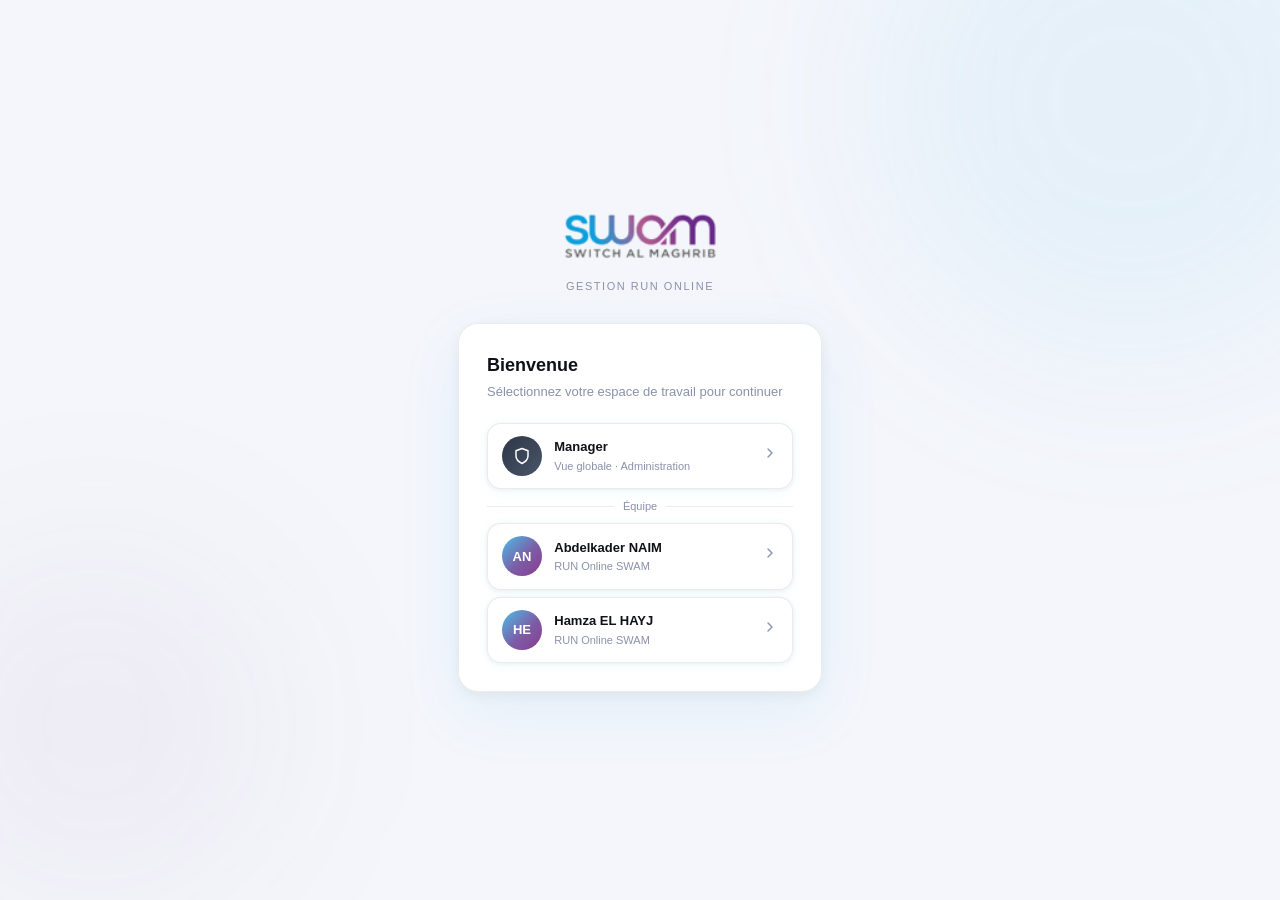
==== index.html @ e6ba7ee1 "Add files via upload" ====
<!DOCTYPE html>
<html lang="fr">
<head>
<meta charset="UTF-8">
<meta name="viewport" content="width=device-width, initial-scale=1.0">
<title>SWAM — RUN Online</title>
<link rel="stylesheet" href="style.css">
<style>
body { min-height: 100vh; display: flex; align-items: center; justify-content: center; background: var(--bg); position: relative; overflow: hidden; }
.login-scene { position: relative; z-index: 1; display: flex; flex-direction: column; align-items: center; gap: 2rem; width: 100%; max-width: 420px; padding: 2rem; }
.login-logo-wrap { display: flex; flex-direction: column; align-items: center; gap: .75rem; animation: float 4s ease-in-out infinite; }
.login-tagline { font-size: 11px; color: var(--text3); letter-spacing: .14em; text-transform: uppercase; margin-top: .25rem; }
.login-card { background: rgba(255,255,255,.92); backdrop-filter: blur(20px); -webkit-backdrop-filter: blur(20px); border: 1px solid var(--bd); border-radius: var(--r2); padding: 2rem; width: 100%; box-shadow: 0 20px 60px rgba(75,191,232,.1), 0 4px 16px rgba(0,0,0,.06), inset 0 1px 0 rgba(255,255,255,.9); }
.login-card h2 { font-size: 18px; font-weight: 700; margin-bottom: .25rem; color: var(--text); }
.login-card p  { font-size: 13px; color: var(--text3); margin-bottom: 1.5rem; }
.login-sep { display: flex; align-items: center; gap: .625rem; margin: .625rem 0; }
.login-sep::before, .login-sep::after { content: ''; flex: 1; height: 1px; background: var(--bd); }
.login-sep span { font-size: 11px; color: var(--text3); }
.lbtn { display: flex; align-items: center; gap: .875rem; padding: .875rem 1rem; border: 1px solid var(--bd); border-radius: var(--r); background: #fff; cursor: pointer; width: 100%; margin-bottom: .5rem; transition: all .22s cubic-bezier(.22,1,.36,1); box-shadow: var(--shadow); text-decoration: none; }
.lbtn:last-child { margin-bottom: 0; }
.lbtn:hover { border-color: rgba(75,191,232,.4); transform: translateY(-2px); box-shadow: var(--shadow-hover); }
.lbtn:active { transform: scale(.98); }
.lbtn-av { width: 40px; height: 40px; border-radius: 50%; display: flex; align-items: center; justify-content: center; font-size: 13px; font-weight: 700; color: #fff; flex-shrink: 0; }
.av-grad { background: var(--grad); }
.av-dark { background: linear-gradient(135deg,#2D3748,#4A5568); }
.lbtn-info { flex: 1; }
.lbtn-name { font-size: 13px; font-weight: 600; color: var(--text); display: block; }
.lbtn-role { font-size: 11px; color: var(--text3); display: block; margin-top: 1px; }
.lbtn-arrow { color: var(--text3); transition: transform .2s; flex-shrink: 0; }
.lbtn:hover .lbtn-arrow { transform: translateX(3px); color: var(--c2); }
</style>
</head>
<body>
<div class="orb orb1"></div>
<div class="orb orb2"></div>
<div class="login-scene">
  <div class="login-logo-wrap au">
    <img src="[data-uri]" alt="SWAM Switch Al Maghrib" class="swam-logo-lg">
    <div class="login-tagline">Gestion RUN Online</div>
  </div>
  <div class="login-card au d2">
    <h2>Bienvenue</h2>
    <p>Sélectionnez votre espace de travail pour continuer</p>
    <a href="manager.html" class="lbtn">
      <div class="lbtn-av av-dark">
        <svg width="18" height="18" viewBox="0 0 24 24" fill="none" stroke="currentColor" stroke-width="2" stroke-linecap="round" stroke-linejoin="round"><path d="M12 22s8-4 8-10V5l-8-3-8 3v7c0 6 8 10 8 10z"/></svg>
      </div>
      <div class="lbtn-info"><span class="lbtn-name">Manager</span><span class="lbtn-role">Vue globale · Administration</span></div>
      <span class="lbtn-arrow"><svg width="16" height="16" viewBox="0 0 24 24" fill="none" stroke="currentColor" stroke-width="2" stroke-linecap="round" stroke-linejoin="round"><polyline points="9 18 15 12 9 6"/></svg></span>
    </a>
    <div class="login-sep"><span>Équipe</span></div>
    <a href="abdelkader.html" class="lbtn">
      <div class="lbtn-av av-grad">AN</div>
      <div class="lbtn-info"><span class="lbtn-name">Abdelkader NAIM</span><span class="lbtn-role">RUN Online SWAM</span></div>
      <span class="lbtn-arrow"><svg width="16" height="16" viewBox="0 0 24 24" fill="none" stroke="currentColor" stroke-width="2" stroke-linecap="round" stroke-linejoin="round"><polyline points="9 18 15 12 9 6"/></svg></span>
    </a>
    <a href="hamza.html" class="lbtn">
      <div class="lbtn-av av-grad">HE</div>
      <div class="lbtn-info"><span class="lbtn-name">Hamza EL HAYJ</span><span class="lbtn-role">RUN Online SWAM</span></div>
      <span class="lbtn-arrow"><svg width="16" height="16" viewBox="0 0 24 24" fill="none" stroke="currentColor" stroke-width="2" stroke-linecap="round" stroke-linejoin="round"><polyline points="9 18 15 12 9 6"/></svg></span>
    </a>
  </div>
</div>
<script src="icons.js"></script>
<script src="app.js"></script>
</body>
</html>
---- style.css ----
/* ── RESET & BASE ── */
*, *::before, *::after { box-sizing: border-box; margin: 0; padding: 0; }

:root {
  --c1: #4BBFE8;
  --c2: #7B5EA7;
  --c3: #8B3A8F;
  --grad: linear-gradient(135deg, #4BBFE8 0%, #7B5EA7 55%, #8B3A8F 100%);
  --grad90: linear-gradient(90deg, #4BBFE8, #8B3A8F);
  --bg: #F4F6FB;
  --bg2: #FFFFFF;
  --bg3: #EEF0F7;
  --text: #0F1117;
  --text2: #4A5168;
  --text3: #8A92AA;
  --bd: rgba(0,0,0,0.08);
  --bd2: rgba(0,0,0,0.14);
  --shadow: 0 2px 12px rgba(75,191,232,0.08), 0 1px 4px rgba(0,0,0,0.06);
  --shadow-hover: 0 8px 32px rgba(75,191,232,0.18), 0 2px 8px rgba(0,0,0,0.08);
  --r: 14px;
  --r2: 20px;
}

html, body {
  height: 100%;
  background: var(--bg);
  color: var(--text);
  font-family: 'Inter', -apple-system, BlinkMacSystemFont, 'Segoe UI', sans-serif;
  font-size: 14px;
  line-height: 1.5;
  overflow-x: hidden;
}

.hidden { display: none !important; }

/* ── ANIMATIONS ── */
@keyframes fadeUp {
  from { opacity: 0; transform: translateY(16px); }
  to   { opacity: 1; transform: translateY(0); }
}
@keyframes float {
  0%, 100% { transform: translateY(0); }
  50%       { transform: translateY(-7px); }
}
@keyframes pulse {
  0%, 100% { opacity: .4; }
  50%       { opacity: 1; }
}
@keyframes spin {
  to { transform: rotate(360deg); }
}
@keyframes scaleIn {
  from { opacity: 0; transform: scale(.96); }
  to   { opacity: 1; transform: scale(1); }
}
@keyframes countUp {
  from { opacity: 0; transform: translateY(6px); }
  to   { opacity: 1; transform: translateY(0); }
}

.au  { animation: fadeUp .45s cubic-bezier(.22,1,.36,1) both; }
.d1  { animation-delay: .06s; }
.d2  { animation-delay: .12s; }
.d3  { animation-delay: .18s; }
.d4  { animation-delay: .24s; }

/* ── BG ORBS ── */
.orb {
  position: fixed;
  border-radius: 50%;
  filter: blur(90px);
  pointer-events: none;
  z-index: 0;
}
.orb1 { width: 500px; height: 500px; background: rgba(75,191,232,.09); top: -150px; right: -100px; }
.orb2 { width: 350px; height: 350px; background: rgba(139,58,143,.06); bottom: 0; left: -80px; }

/* ── TOPBAR ── */
.topbar {
  display: flex;
  align-items: center;
  justify-content: space-between;
  padding: .7rem 1.5rem;
  background: rgba(255,255,255,.88);
  backdrop-filter: blur(20px);
  -webkit-backdrop-filter: blur(20px);
  border-bottom: 1px solid var(--bd);
  position: sticky;
  top: 0;
  z-index: 100;
  gap: .75rem;
  box-shadow: 0 1px 0 var(--bd);
}
.topbar-left  { display: flex; align-items: center; gap: 1rem; }
.topbar-logo  { display: flex; align-items: center; }
.topbar-logo img { height: 32px; width: auto; }
.topbar-div   { width: 1px; height: 22px; background: var(--bd2); }
.topbar-title { font-size: 11px; color: var(--text3); }
.topbar-title strong { color: var(--text2); font-weight: 600; display: block; font-size: 12px; }
.topbar-right { display: flex; align-items: center; gap: .5rem; }

/* Supabase pill */
.sb-pill {
  display: flex; align-items: center; gap: .375rem;
  background: #fff; border: 1px solid var(--bd); border-radius: 20px;
  padding: 5px 11px; font-size: 11px; color: var(--text3);
  cursor: pointer; transition: all .2s; box-shadow: var(--shadow);
}
.sb-pill:hover { border-color: rgba(75,191,232,.4); }
.sb-dot {
  width: 6px; height: 6px; border-radius: 50%;
  background: #D1D9E0; transition: background .3s; flex-shrink: 0;
}
.sb-dot.ok  { background: #10B981; box-shadow: 0 0 5px rgba(16,185,129,.4); }
.sb-dot.err { background: #EF4444; }
.sb-dot.chk { animation: pulse .8s infinite; background: #4BBFE8; }

/* User chip */
.user-chip {
  display: flex; align-items: center; gap: .5rem;
  background: #fff; border: 1px solid var(--bd); border-radius: 20px;
  padding: 4px 12px 4px 5px; box-shadow: var(--shadow);
}
.u-av {
  width: 24px; height: 24px; border-radius: 50%;
  background: var(--grad); display: flex; align-items: center;
  justify-content: center; font-size: 9px; font-weight: 700; color: #fff;
}
.u-name { font-size: 12px; color: var(--text2); font-weight: 500; }

/* Logout btn */
.btn-logout {
  background: #fff; border: 1px solid var(--bd); border-radius: 8px;
  padding: 5px 11px; cursor: pointer; font-size: 12px; color: var(--text3);
  display: flex; align-items: center; gap: 4px; font-family: inherit;
  transition: all .2s; box-shadow: var(--shadow); text-decoration: none;
}
.btn-logout:hover { border-color: rgba(239,68,68,.3); color: #EF4444; background: #FEF2F2; }

/* ── LAYOUT ── */
.app-body { display: flex; flex: 1; min-height: calc(100vh - 57px); }

/* ── SIDEBAR ── */
.sidebar {
  width: 220px; flex-shrink: 0;
  background: var(--bg2); border-right: 1px solid var(--bd);
  padding: 1rem 0; display: flex; flex-direction: column; gap: .125rem;
  transition: width .3s cubic-bezier(.22,1,.36,1); overflow: hidden;
  box-shadow: 2px 0 8px rgba(0,0,0,.03);
  position: sticky; top: 57px; height: calc(100vh - 57px);
}
.sidebar.collapsed { width: 52px; }
.sb-toggle {
  background: none; border: none; cursor: pointer; color: var(--text3);
  padding: .5rem 1rem; display: flex; align-items: center;
  margin-bottom: .375rem; font-family: inherit; transition: color .2s;
}
.sb-toggle:hover { color: var(--text); }
.nav-section {
  font-size: 10px; color: var(--text3); text-transform: uppercase;
  letter-spacing: .1em; padding: .5rem 1rem; margin-top: .25rem;
  white-space: nowrap; overflow: hidden; font-weight: 500;
}
.sidebar.collapsed .nav-section { opacity: 0; }
.nav-item {
  display: flex; align-items: center; gap: .75rem;
  padding: .6rem 1rem; cursor: pointer; color: var(--text3);
  font-size: 13px; font-weight: 400; transition: all .18s;
  position: relative; white-space: nowrap; border: none;
  background: none; font-family: inherit; width: 100%; margin: 1px 0;
  text-decoration: none;
}
.nav-item::before {
  content: ''; position: absolute; left: 0; top: 4px; bottom: 4px;
  width: 3px; background: var(--grad); border-radius: 0 3px 3px 0;
  opacity: 0; transition: opacity .18s;
}
.nav-item.active { color: var(--c2); background: linear-gradient(90deg,rgba(75,191,232,.08),transparent); font-weight: 500; }
.nav-item.active::before { opacity: 1; }
.nav-item:hover:not(.active) { color: var(--text); background: var(--bg3); }
.nav-icon { font-size: 18px; flex-shrink: 0; line-height: 1; }
.nav-label { opacity: 1; transition: opacity .2s; }
.sidebar.collapsed .nav-label { opacity: 0; pointer-events: none; }

/* ── CONTENT ── */
.content { flex: 1; overflow-y: auto; padding: 1.5rem; min-width: 0; background: var(--bg); position: relative; z-index: 1; }

/* ── PAGE HEADER ── */
.page-hdr { margin-bottom: 1.75rem; }
.page-hdr-top { display: flex; align-items: flex-start; justify-content: space-between; gap: 1rem; }
.page-title { font-size: 22px; font-weight: 700; color: var(--text); letter-spacing: -.4px; }
.page-sub { font-size: 13px; color: var(--text3); margin-top: .2rem; }
.grad-accent { height: 2px; width: 44px; background: var(--grad90); border-radius: 2px; margin-top: .75rem; }

/* ── STAT CARDS ── */
.stats-grid { display: grid; grid-template-columns: repeat(3,1fr); gap: .875rem; margin-bottom: 1.5rem; }
.stat-card {
  background: #fff; border: 1px solid var(--bd); border-radius: var(--r2);
  padding: 1.25rem 1.375rem; position: relative; overflow: hidden;
  transition: transform .22s cubic-bezier(.22,1,.36,1), box-shadow .22s;
  box-shadow: var(--shadow);
}
.stat-card:hover { transform: translateY(-3px); box-shadow: var(--shadow-hover); }
.stat-card.accent { background: var(--grad); border: none; box-shadow: 0 8px 24px rgba(75,191,232,.3); }
.stat-card.accent .stat-label { color: rgba(255,255,255,.75); }
.stat-card.accent .stat-val   { color: #fff; }
.stat-card.accent .stat-trend { color: rgba(255,255,255,.65); }
.stat-glow { position: absolute; width: 100px; height: 100px; border-radius: 50%; filter: blur(40px); opacity: .18; right: -20px; top: -20px; pointer-events: none; }
.g1c { background: #4BBFE8; }
.g2c { background: #7B5EA7; }
.g3c { background: #8B3A8F; }
.stat-label { font-size: 11px; color: var(--text3); text-transform: uppercase; letter-spacing: .06em; margin-bottom: .5rem; position: relative; z-index: 1; font-weight: 500; }
.stat-val   { font-size: 28px; font-weight: 700; color: var(--text); letter-spacing: -.5px; position: relative; z-index: 1; animation: countUp .4s ease; }
.stat-trend { font-size: 11px; color: var(--text3); margin-top: .375rem; position: relative; z-index: 1; }
.stat-icon  { position: absolute; right: 1.125rem; top: 1.125rem; font-size: 22px; opacity: .08; z-index: 1; }
.stat-card.accent .stat-icon { opacity: .25; color: #fff; }

/* ── GLASS CARD ── */
.glass-card { background: #fff; border: 1px solid var(--bd); border-radius: var(--r2); padding: 1.375rem; box-shadow: var(--shadow); }
.glass-card-hdr { display: flex; align-items: center; justify-content: space-between; margin-bottom: 1.125rem; }
.glass-card-title { font-size: 14px; font-weight: 600; color: var(--text); display: flex; align-items: center; gap: .5rem; }

/* ── FORM ── */
.form-grid   { display: grid; gap: .75rem; margin-bottom: .75rem; }
.g2f { grid-template-columns: 1fr 1fr; }
.g1f { grid-template-columns: 1fr; }

.field-label {
  display: block; font-size: 11px; color: var(--text3);
  margin-bottom: 5px; font-weight: 500; text-transform: uppercase; letter-spacing: .05em;
}
.field-input {
  width: 100%; background: #F4F6FB; border: 1px solid var(--bd);
  border-radius: 10px; padding: 9px 12px; font-size: 13px;
  color: var(--text); font-family: inherit; outline: none; transition: all .2s;
}
.field-input:focus { border-color: rgba(75,191,232,.6); background: #fff; box-shadow: 0 0 0 3px rgba(75,191,232,.12); }
textarea.field-input { resize: vertical; min-height: 80px; line-height: 1.5; }

.btn-grad {
  background: var(--grad); color: #fff; border: none; border-radius: 10px;
  padding: 9px 18px; font-size: 13px; font-weight: 600; cursor: pointer;
  font-family: inherit; display: inline-flex; align-items: center; gap: .375rem;
  transition: all .2s cubic-bezier(.22,1,.36,1); white-space: nowrap;
  box-shadow: 0 4px 14px rgba(75,191,232,.3); text-decoration: none;
}
.btn-grad:hover  { transform: translateY(-1px); box-shadow: 0 8px 24px rgba(75,191,232,.4); }
.btn-grad:active { transform: scale(.97); }
.btn-grad:disabled { opacity: .5; cursor: not-allowed; transform: none; }

.btn-ghost {
  background: #fff; border: 1px solid var(--bd); border-radius: 10px;
  padding: 8px 14px; font-size: 12px; color: var(--text2); cursor: pointer;
  font-family: inherit; display: inline-flex; align-items: center; gap: .35rem;
  transition: all .2s; box-shadow: var(--shadow);
}
.btn-ghost:hover  { border-color: var(--bd2); background: var(--bg3); }
.btn-ghost.danger { color: #DC2626; }
.btn-ghost.danger:hover { border-color: rgba(220,38,38,.25); background: #FEF2F2; }

.row-ab { display: flex; align-items: flex-end; }

/* ── ACTION CARDS ── */
.action-list { display: flex; flex-direction: column; gap: .625rem; }
.acard {
  background: #fff; border: 1px solid var(--bd); border-radius: var(--r);
  padding: .875rem 1.125rem .875rem 1.25rem;
  position: relative; overflow: hidden;
  transition: all .2s cubic-bezier(.22,1,.36,1);
  box-shadow: var(--shadow);
  animation: fadeUp .35s cubic-bezier(.22,1,.36,1) both;
}
.acard::before { content: ''; position: absolute; left: 0; top: 0; bottom: 0; width: 3px; background: var(--grad); }
.acard:hover { transform: translateX(3px); box-shadow: var(--shadow-hover); border-color: rgba(75,191,232,.22); }
.acard-meta { display: flex; flex-wrap: wrap; gap: .35rem; margin-bottom: .5rem; }
.chip { font-size: 11px; padding: 3px 9px; border-radius: 20px; font-weight: 500; display: inline-flex; align-items: center; gap: 3px; }
.ch-date { background: #EEF0F7; color: var(--text3); border: 1px solid var(--bd); }
.ch-proj { background: rgba(75,191,232,.1); color: #1A7A9E; border: 1px solid rgba(75,191,232,.22); }
.ch-sub  { background: rgba(123,94,167,.1); color: #4A2D80; border: 1px solid rgba(123,94,167,.2); }
.ch-ak   { background: rgba(75,191,232,.1); color: #1A7A9E; border: 1px solid rgba(75,191,232,.22); }
.ch-hz   { background: rgba(139,58,143,.1); color: #6B1F70; border: 1px solid rgba(139,58,143,.2); }
.acard-desc { font-size: 13px; color: var(--text2); line-height: 1.55; }
.acard-foot { display: flex; justify-content: flex-end; gap: .35rem; margin-top: .75rem; padding-top: .75rem; border-top: 1px solid var(--bd); }

/* ── FILTERS ── */
.filters-bar {
  display: flex; gap: .625rem; flex-wrap: wrap; align-items: flex-end;
  padding: .875rem 1.125rem; background: #fff; border: 1px solid var(--bd);
  border-radius: var(--r); margin-bottom: 1.125rem; box-shadow: var(--shadow);
}
.fg { min-width: 110px; flex: 1; }

/* ── PROJECTS ── */
.pcard {
  background: #fff; border: 1px solid var(--bd); border-radius: var(--r);
  padding: .875rem 1rem; margin-bottom: .5rem;
  transition: all .2s; box-shadow: var(--shadow);
  animation: fadeUp .3s ease both;
}
.pcard:hover { border-color: rgba(75,191,232,.25); box-shadow: var(--shadow-hover); }
.pcard-hdr  { display: flex; align-items: center; justify-content: space-between; }
.pcard-name-btn {
  display: flex; align-items: center; gap: .625rem; cursor: pointer;
  background: none; border: none; color: var(--text); font-size: 13px;
  font-weight: 500; font-family: inherit; padding: 0; flex: 1; text-align: left;
}
.pcard-icon {
  width: 28px; height: 28px; border-radius: 8px; flex-shrink: 0;
  background: linear-gradient(135deg,rgba(75,191,232,.15),rgba(139,58,143,.15));
  display: flex; align-items: center; justify-content: center; font-size: 15px;
  border: 1px solid rgba(75,191,232,.2);
}
.pbadge { font-size: 10px; color: var(--text3); background: var(--bg3); padding: 2px 7px; border-radius: 20px; border: 1px solid var(--bd); }
.st-panel { margin-top: .75rem; padding-top: .75rem; border-top: 1px solid var(--bd); animation: scaleIn .2s ease; }
.st-row { display: flex; align-items: center; justify-content: space-between; padding: 5px 0; border-bottom: 1px solid rgba(0,0,0,.04); font-size: 13px; color: var(--text2); }
.st-row:last-of-type { border-bottom: none; }
.st-dot { width: 5px; height: 5px; border-radius: 50%; flex-shrink: 0; background: var(--grad90); }
.st-name { display: flex; align-items: center; gap: .5rem; flex: 1; }
.add-il { display: flex; gap: .5rem; margin-top: .625rem; }
.add-il .field-input { flex: 1; }
.edit-il { display: flex; gap: .4rem; align-items: center; flex: 1; }
.edit-il .field-input { flex: 1; }
.add-pbox { background: var(--bg3); border: 1px solid var(--bd); border-radius: var(--r); padding: 1rem; margin-bottom: .75rem; animation: scaleIn .2s ease; box-shadow: var(--shadow); }

/* ── NAV TABS ── */
.nav-tabs { display: flex; gap: 2px; background: var(--bg3); border: 1px solid var(--bd); border-radius: 12px; padding: 3px; margin-bottom: 1.375rem; }
.ntab { flex: 1; text-align: center; padding: 7px; border-radius: 9px; font-size: 12px; cursor: pointer; color: var(--text3); border: none; background: none; font-family: inherit; transition: all .2s; display: flex; align-items: center; justify-content: center; gap: .375rem; font-weight: 500; }
.ntab.active { background: #fff; color: var(--c2); border: 1px solid var(--bd); box-shadow: var(--shadow); }
.ntab:hover:not(.active) { color: var(--text2); }

/* ── SEC HEADER ── */
.sec-hdr { display: flex; align-items: center; justify-content: space-between; margin-bottom: .875rem; }
.sec-title { font-size: 14px; font-weight: 600; color: var(--text); display: flex; align-items: center; gap: .5rem; }
.count-pill { font-size: 11px; color: var(--text3); background: var(--bg3); border: 1px solid var(--bd); padding: 2px 8px; border-radius: 20px; }

/* ── EMPTY / LOADING ── */
.empty-state { text-align: center; padding: 3rem 1.5rem; color: var(--text3); border: 1.5px dashed var(--bd); border-radius: var(--r); }
.empty-state .empty-icon { font-size: 32px; display: block; margin-bottom: .875rem; opacity: .25; }
.empty-title { font-size: 14px; font-weight: 500; color: var(--text2); margin-bottom: .25rem; }
.empty-sub { font-size: 12px; }
.loading-row { display: flex; align-items: center; gap: .625rem; color: var(--text3); font-size: 13px; padding: 2.5rem; justify-content: center; }
.spinner { width: 16px; height: 16px; border: 2px solid var(--bd2); border-top-color: var(--c1); border-radius: 50%; animation: spin .5s linear infinite; }

/* ── TOAST ── */
.toast-container { position: fixed; bottom: 1.5rem; right: 1.5rem; z-index: 9999; pointer-events: none; }
.toast {
  background: rgba(255,255,255,.96); backdrop-filter: blur(16px);
  border: 1px solid var(--bd); color: var(--text); padding: .625rem 1rem;
  border-radius: 10px; font-size: 12px; opacity: 0; transform: translateY(8px);
  transition: all .25s; display: flex; align-items: center; gap: .4rem;
  white-space: nowrap; box-shadow: 0 8px 24px rgba(0,0,0,.1); pointer-events: none;
}
.toast.show { opacity: 1; transform: translateY(0); }
.toast.ok  .t-icon { color: #10B981; }
.toast.err .t-icon { color: #EF4444; }

/* ── SVG ICON UTILITY ── */
.icon { width: 18px; height: 18px; display: inline-block; vertical-align: middle; flex-shrink: 0; fill: none; stroke: currentColor; stroke-width: 1.8; stroke-linecap: round; stroke-linejoin: round; }
.icon-lg { width: 22px; height: 22px; }
.icon-sm { width: 14px; height: 14px; }

/* ── RESPONSIVE ── */
@media (max-width: 640px) {
  .stats-grid { grid-template-columns: 1fr; }
  .g2f { grid-template-columns: 1fr; }
  .sidebar { width: 52px; }
  .sidebar .nav-label { opacity: 0; pointer-events: none; }
  .sidebar .nav-section { opacity: 0; }
}

/* ── LOGO SWAM ── */
.swam-logo { height: 38px; width: auto; display: block; }
.swam-logo-lg { height: 56px; width: auto; display: block; }
.topbar-logo a { display: flex; align-items: center; text-decoration: none; }
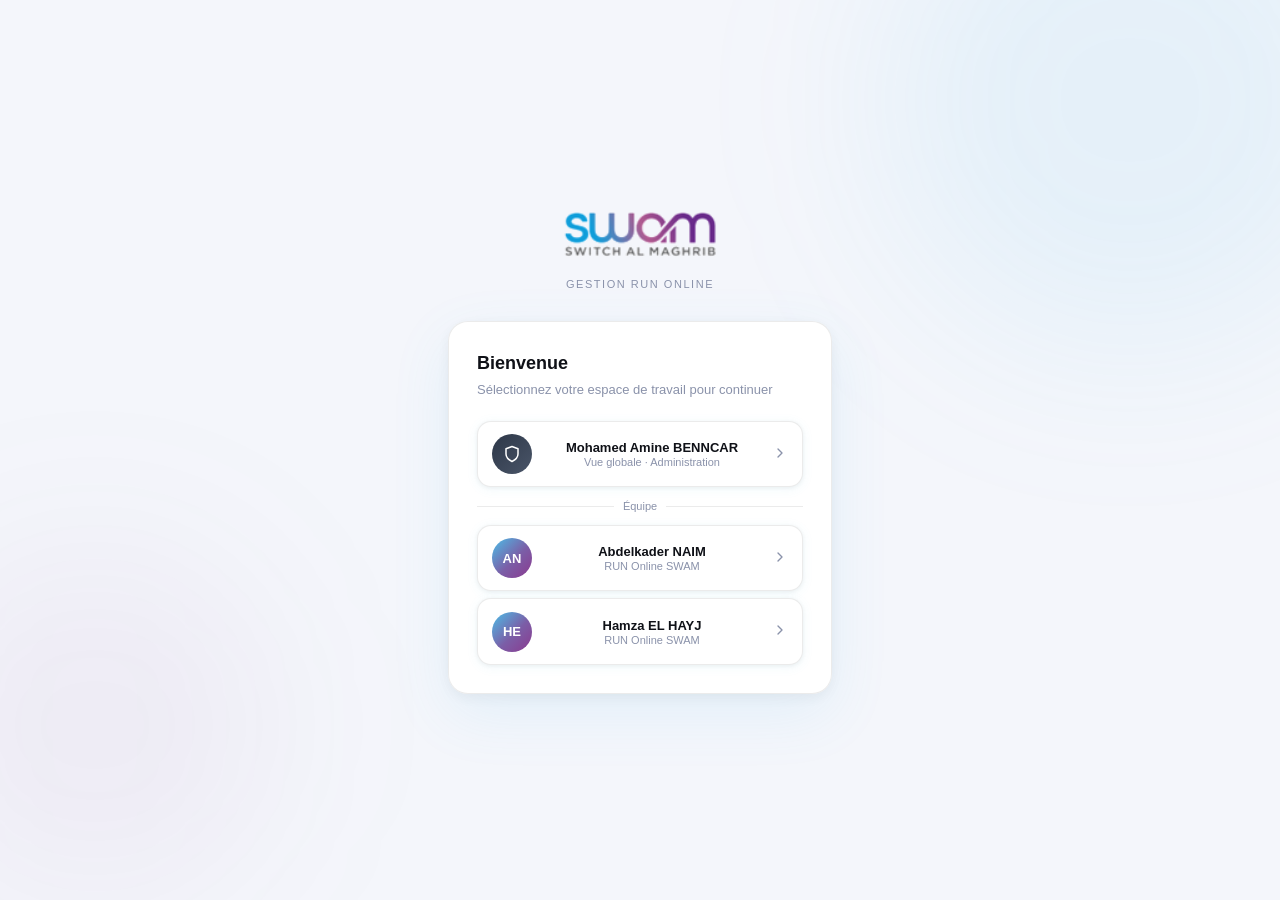
==== commit 821118a4: "Add files via upload" ====
--- a/index.html
+++ b/index.html
@@ -6,33 +6,62 @@
 <title>SWAM — RUN Online</title>
 <link rel="stylesheet" href="style.css">
 <style>
-body { min-height: 100vh; display: flex; align-items: center; justify-content: center; background: var(--bg); position: relative; overflow: hidden; }
-.login-scene { position: relative; z-index: 1; display: flex; flex-direction: column; align-items: center; gap: 2rem; width: 100%; max-width: 420px; padding: 2rem; }
-.login-logo-wrap { display: flex; flex-direction: column; align-items: center; gap: .75rem; animation: float 4s ease-in-out infinite; }
-.login-tagline { font-size: 11px; color: var(--text3); letter-spacing: .14em; text-transform: uppercase; margin-top: .25rem; }
-.login-card { background: rgba(255,255,255,.92); backdrop-filter: blur(20px); -webkit-backdrop-filter: blur(20px); border: 1px solid var(--bd); border-radius: var(--r2); padding: 2rem; width: 100%; box-shadow: 0 20px 60px rgba(75,191,232,.1), 0 4px 16px rgba(0,0,0,.06), inset 0 1px 0 rgba(255,255,255,.9); }
-.login-card h2 { font-size: 18px; font-weight: 700; margin-bottom: .25rem; color: var(--text); }
-.login-card p  { font-size: 13px; color: var(--text3); margin-bottom: 1.5rem; }
-.login-sep { display: flex; align-items: center; gap: .625rem; margin: .625rem 0; }
-.login-sep::before, .login-sep::after { content: ''; flex: 1; height: 1px; background: var(--bd); }
-.login-sep span { font-size: 11px; color: var(--text3); }
-.lbtn { display: flex; align-items: center; gap: .875rem; padding: .875rem 1rem; border: 1px solid var(--bd); border-radius: var(--r); background: #fff; cursor: pointer; width: 100%; margin-bottom: .5rem; transition: all .22s cubic-bezier(.22,1,.36,1); box-shadow: var(--shadow); text-decoration: none; }
-.lbtn:last-child { margin-bottom: 0; }
-.lbtn:hover { border-color: rgba(75,191,232,.4); transform: translateY(-2px); box-shadow: var(--shadow-hover); }
-.lbtn:active { transform: scale(.98); }
-.lbtn-av { width: 40px; height: 40px; border-radius: 50%; display: flex; align-items: center; justify-content: center; font-size: 13px; font-weight: 700; color: #fff; flex-shrink: 0; }
-.av-grad { background: var(--grad); }
-.av-dark { background: linear-gradient(135deg,#2D3748,#4A5568); }
-.lbtn-info { flex: 1; }
-.lbtn-name { font-size: 13px; font-weight: 600; color: var(--text); display: block; }
-.lbtn-role { font-size: 11px; color: var(--text3); display: block; margin-top: 1px; }
-.lbtn-arrow { color: var(--text3); transition: transform .2s; flex-shrink: 0; }
-.lbtn:hover .lbtn-arrow { transform: translateX(3px); color: var(--c2); }
+body{min-height:100vh;display:flex;align-items:center;justify-content:center;background:var(--bg);position:relative;overflow:hidden}
+.login-scene{position:relative;z-index:1;display:flex;flex-direction:column;align-items:center;gap:2rem;width:100%;max-width:440px;padding:2rem}
+.login-logo-wrap{display:flex;flex-direction:column;align-items:center;gap:.75rem;animation:float 4s ease-in-out infinite}
+.login-tagline{font-size:11px;color:var(--text3);letter-spacing:.14em;text-transform:uppercase;margin-top:.25rem}
+.login-card{background:rgba(255,255,255,.95);backdrop-filter:blur(20px);-webkit-backdrop-filter:blur(20px);border:1px solid var(--bd);border-radius:var(--r2);padding:2rem;width:100%;box-shadow:0 20px 60px rgba(75,191,232,.1),0 4px 16px rgba(0,0,0,.06),inset 0 1px 0 rgba(255,255,255,.9)}
+.login-card h2{font-size:18px;font-weight:700;margin-bottom:.25rem;color:var(--text)}
+.login-card p{font-size:13px;color:var(--text3);margin-bottom:1.5rem}
+.login-sep{display:flex;align-items:center;gap:.625rem;margin:.75rem 0}
+.login-sep::before,.login-sep::after{content:'';flex:1;height:1px;background:var(--bd)}
+.login-sep span{font-size:11px;color:var(--text3)}
+.lbtn{display:flex;align-items:center;gap:.875rem;padding:.875rem 1rem;border:1px solid var(--bd);border-radius:var(--r);background:#fff;cursor:pointer;width:100%;margin-bottom:.5rem;transition:all .22s cubic-bezier(.22,1,.36,1);box-shadow:var(--shadow);text-decoration:none}
+.lbtn:last-child{margin-bottom:0}
+.lbtn:hover{border-color:rgba(75,191,232,.4);transform:translateY(-2px);box-shadow:var(--shadow-hover)}
+.lbtn:active{transform:scale(.98)}
+.lbtn-av{width:40px;height:40px;border-radius:50%;display:flex;align-items:center;justify-content:center;font-size:13px;font-weight:700;color:#fff;flex-shrink:0}
+.av-grad{background:var(--grad)}.av-dark{background:linear-gradient(135deg,#2D3748,#4A5568)}
+.lbtn-info{flex:1}
+.lbtn-name{font-size:13px;font-weight:600;color:var(--text);display:block}
+.lbtn-role{font-size:11px;color:var(--text3);display:block;margin-top:1px}
+.lbtn-arrow{color:var(--text3);transition:transform .2s;flex-shrink:0}
+.lbtn:hover .lbtn-arrow{transform:translateX(3px);color:var(--c2)}
+
+/* ── MODAL ── */
+.overlay{position:fixed;inset:0;background:rgba(15,17,23,.5);backdrop-filter:blur(6px);-webkit-backdrop-filter:blur(6px);z-index:200;display:flex;align-items:center;justify-content:center;animation:fadeIn .2s ease}
+.modal{background:#fff;border-radius:var(--r2);padding:2rem;width:100%;max-width:380px;box-shadow:0 24px 64px rgba(0,0,0,.18);border:1px solid var(--bd);animation:scaleIn .2s cubic-bezier(.22,1,.36,1)}
+.modal-av{width:52px;height:52px;border-radius:50%;background:var(--grad);display:flex;align-items:center;justify-content:center;font-size:17px;font-weight:700;color:#fff;margin:0 auto 1rem}
+.modal-av.dark{background:linear-gradient(135deg,#2D3748,#4A5568)}
+.modal h3{font-size:16px;font-weight:700;color:var(--text);margin-bottom:.25rem;text-align:center}
+.modal .sub{font-size:12px;color:var(--text3);margin-bottom:1.375rem;text-align:center}
+.pw-wrap{position:relative;margin-bottom:.75rem}
+.pw-wrap input{width:100%;border:1.5px solid var(--bd);border-radius:10px;padding:10px 42px 10px 12px;font-size:14px;color:var(--text);font-family:inherit;outline:none;transition:all .2s;background:#F4F6FB}
+.pw-wrap input:focus{border-color:rgba(75,191,232,.6);background:#fff;box-shadow:0 0 0 3px rgba(75,191,232,.12)}
+.pw-wrap label{display:block;font-size:11px;color:var(--text3);font-weight:500;text-transform:uppercase;letter-spacing:.05em;margin-bottom:5px}
+.eye-btn{position:absolute;right:10px;bottom:10px;background:none;border:none;cursor:pointer;color:var(--text3);padding:2px;display:flex}
+.eye-btn:hover{color:var(--text)}
+.err{font-size:12px;color:#DC2626;margin-bottom:.75rem;display:none;align-items:center;gap:.375rem;background:#FEF2F2;padding:8px 10px;border-radius:8px;border:1px solid #FCA5A5}
+.err.show{display:flex}
+.ok-msg{font-size:12px;color:#059669;margin-bottom:.75rem;display:none;align-items:center;gap:.375rem;background:#F0FDF4;padding:8px 10px;border-radius:8px;border:1px solid #6EE7B7}
+.ok-msg.show{display:flex}
+.modal-btns{display:flex;gap:.5rem;margin-top:1.125rem}
+.modal-btns .btn-grad{flex:1;justify-content:center;padding:10px}
+.modal-btns .btn-ghost{padding:10px 14px}
+.tab-row{display:flex;gap:2px;background:var(--bg3);border:1px solid var(--bd);border-radius:10px;padding:3px;margin-bottom:1.25rem}
+.tab-btn{flex:1;padding:7px;border-radius:7px;font-size:12px;cursor:pointer;color:var(--text3);border:none;background:none;font-family:inherit;transition:all .2s;font-weight:500}
+.tab-btn.active{background:#fff;color:var(--c2);box-shadow:var(--shadow);border:1px solid var(--bd)}
+.divider{height:1px;background:var(--bd);margin:.875rem 0}
+@keyframes fadeIn{from{opacity:0}to{opacity:1}}
+@keyframes scaleIn{from{opacity:0;transform:scale(.95)}to{opacity:1;transform:scale(1)}}
+@keyframes shake{0%,100%{transform:translateX(0)}20%,60%{transform:translateX(-6px)}40%,80%{transform:translateX(6px)}}
+.shake{animation:shake .35s ease}
 </style>
 </head>
 <body>
 <div class="orb orb1"></div>
 <div class="orb orb2"></div>
+
 <div class="login-scene">
   <div class="login-logo-wrap au">
     <img src="[data-uri]" alt="SWAM Switch Al Maghrib" class="swam-logo-lg">
@@ -41,27 +70,276 @@
   <div class="login-card au d2">
     <h2>Bienvenue</h2>
     <p>Sélectionnez votre espace de travail pour continuer</p>
-    <a href="manager.html" class="lbtn">
-      <div class="lbtn-av av-dark">
-        <svg width="18" height="18" viewBox="0 0 24 24" fill="none" stroke="currentColor" stroke-width="2" stroke-linecap="round" stroke-linejoin="round"><path d="M12 22s8-4 8-10V5l-8-3-8 3v7c0 6 8 10 8 10z"/></svg>
-      </div>
-      <div class="lbtn-info"><span class="lbtn-name">Manager</span><span class="lbtn-role">Vue globale · Administration</span></div>
+    <button class="lbtn" onclick="openModal('manager')">
+      <div class="lbtn-av av-dark"><svg width="18" height="18" viewBox="0 0 24 24" fill="none" stroke="currentColor" stroke-width="2" stroke-linecap="round" stroke-linejoin="round"><path d="M12 22s8-4 8-10V5l-8-3-8 3v7c0 6 8 10 8 10z"/></svg></div>
+      <div class="lbtn-info"><span class="lbtn-name">Mohamed Amine BENNCAR</span><span class="lbtn-role">Vue globale · Administration</span></div>
       <span class="lbtn-arrow"><svg width="16" height="16" viewBox="0 0 24 24" fill="none" stroke="currentColor" stroke-width="2" stroke-linecap="round" stroke-linejoin="round"><polyline points="9 18 15 12 9 6"/></svg></span>
-    </a>
+    </button>
     <div class="login-sep"><span>Équipe</span></div>
-    <a href="abdelkader.html" class="lbtn">
+    <button class="lbtn" onclick="openModal('ak')">
       <div class="lbtn-av av-grad">AN</div>
       <div class="lbtn-info"><span class="lbtn-name">Abdelkader NAIM</span><span class="lbtn-role">RUN Online SWAM</span></div>
       <span class="lbtn-arrow"><svg width="16" height="16" viewBox="0 0 24 24" fill="none" stroke="currentColor" stroke-width="2" stroke-linecap="round" stroke-linejoin="round"><polyline points="9 18 15 12 9 6"/></svg></span>
-    </a>
-    <a href="hamza.html" class="lbtn">
+    </button>
+    <button class="lbtn" onclick="openModal('hz')">
       <div class="lbtn-av av-grad">HE</div>
       <div class="lbtn-info"><span class="lbtn-name">Hamza EL HAYJ</span><span class="lbtn-role">RUN Online SWAM</span></div>
       <span class="lbtn-arrow"><svg width="16" height="16" viewBox="0 0 24 24" fill="none" stroke="currentColor" stroke-width="2" stroke-linecap="round" stroke-linejoin="round"><polyline points="9 18 15 12 9 6"/></svg></span>
-    </a>
+    </button>
   </div>
 </div>
-<script src="icons.js"></script>
-<script src="app.js"></script>
+
+<!-- ══ MODAL CONNEXION / CHANGER MDP ══ -->
+<div class="overlay hidden" id="overlay" onclick="closeOutside(event)">
+  <div class="modal" id="modal-box">
+    <div class="modal-av" id="m-av"></div>
+    <h3 id="m-title"></h3>
+    <div class="sub" id="m-sub"></div>
+
+    <!-- Onglets -->
+    <div class="tab-row">
+      <button class="tab-btn active" id="tab-login" onclick="switchTab('login')">
+        <svg width="13" height="13" viewBox="0 0 24 24" fill="none" stroke="currentColor" stroke-width="2" stroke-linecap="round" stroke-linejoin="round" style="vertical-align:middle;margin-right:4px"><path d="M15 3h4a2 2 0 0 1 2 2v14a2 2 0 0 1-2 2h-4"/><polyline points="10 17 15 12 10 7"/><line x1="15" y1="12" x2="3" y2="12"/></svg>
+        Connexion
+      </button>
+      <button class="tab-btn" id="tab-chpw" onclick="switchTab('chpw')">
+        <svg width="13" height="13" viewBox="0 0 24 24" fill="none" stroke="currentColor" stroke-width="2" stroke-linecap="round" stroke-linejoin="round" style="vertical-align:middle;margin-right:4px"><rect x="3" y="11" width="18" height="11" rx="2" ry="2"/><path d="M7 11V7a5 5 0 0 1 10 0v4"/></svg>
+        Changer le mot de passe
+      </button>
+    </div>
+
+    <!-- ── ONGLET CONNEXION ── -->
+    <div id="pane-login">
+      <div class="pw-wrap">
+        <label>Mot de passe</label>
+        <input type="password" id="pw-login" placeholder="Votre mot de passe…"
+          onkeydown="if(event.key==='Enter')tryLogin()">
+        <button class="eye-btn" type="button" onclick="toggleEye('pw-login',this)">
+          <svg width="15" height="15" viewBox="0 0 24 24" fill="none" stroke="currentColor" stroke-width="2" stroke-linecap="round" stroke-linejoin="round"><path d="M1 12s4-8 11-8 11 8 11 8-4 8-11 8-11-8-11-8z"/><circle cx="12" cy="12" r="3"/></svg>
+        </button>
+      </div>
+      <div class="err" id="err-login">
+        <svg width="13" height="13" viewBox="0 0 24 24" fill="none" stroke="currentColor" stroke-width="2" stroke-linecap="round" stroke-linejoin="round"><circle cx="12" cy="12" r="10"/><line x1="12" y1="8" x2="12" y2="12"/><line x1="12" y1="16" x2="12.01" y2="16"/></svg>
+        Mot de passe incorrect
+      </div>
+      <div class="modal-btns">
+        <button class="btn-ghost" onclick="closeModal()">Annuler</button>
+        <button class="btn-grad" onclick="tryLogin()">
+          <svg width="14" height="14" viewBox="0 0 24 24" fill="none" stroke="currentColor" stroke-width="2" stroke-linecap="round" stroke-linejoin="round"><path d="M15 3h4a2 2 0 0 1 2 2v14a2 2 0 0 1-2 2h-4"/><polyline points="10 17 15 12 10 7"/><line x1="15" y1="12" x2="3" y2="12"/></svg>
+          Accéder
+        </button>
+      </div>
+    </div>
+
+    <!-- ── ONGLET CHANGER MDP ── -->
+    <div id="pane-chpw" class="hidden">
+      <div class="pw-wrap">
+        <label>Mot de passe actuel</label>
+        <input type="password" id="pw-current" placeholder="Mot de passe actuel…">
+        <button class="eye-btn" type="button" onclick="toggleEye('pw-current',this)">
+          <svg width="15" height="15" viewBox="0 0 24 24" fill="none" stroke="currentColor" stroke-width="2" stroke-linecap="round" stroke-linejoin="round"><path d="M1 12s4-8 11-8 11 8 11 8-4 8-11 8-11-8-11-8z"/><circle cx="12" cy="12" r="3"/></svg>
+        </button>
+      </div>
+      <div class="pw-wrap">
+        <label>Nouveau mot de passe</label>
+        <input type="password" id="pw-new" placeholder="Nouveau mot de passe…">
+        <button class="eye-btn" type="button" onclick="toggleEye('pw-new',this)">
+          <svg width="15" height="15" viewBox="0 0 24 24" fill="none" stroke="currentColor" stroke-width="2" stroke-linecap="round" stroke-linejoin="round"><path d="M1 12s4-8 11-8 11 8 11 8-4 8-11 8-11-8-11-8z"/><circle cx="12" cy="12" r="3"/></svg>
+        </button>
+      </div>
+      <div class="pw-wrap">
+        <label>Confirmer le nouveau mot de passe</label>
+        <input type="password" id="pw-confirm" placeholder="Confirmez le mot de passe…"
+          onkeydown="if(event.key==='Enter')tryChangePw()">
+        <button class="eye-btn" type="button" onclick="toggleEye('pw-confirm',this)">
+          <svg width="15" height="15" viewBox="0 0 24 24" fill="none" stroke="currentColor" stroke-width="2" stroke-linecap="round" stroke-linejoin="round"><path d="M1 12s4-8 11-8 11 8 11 8-4 8-11 8-11-8-11-8z"/><circle cx="12" cy="12" r="3"/></svg>
+        </button>
+      </div>
+      <div class="err" id="err-chpw">
+        <svg width="13" height="13" viewBox="0 0 24 24" fill="none" stroke="currentColor" stroke-width="2" stroke-linecap="round" stroke-linejoin="round"><circle cx="12" cy="12" r="10"/><line x1="12" y1="8" x2="12" y2="12"/><line x1="12" y1="16" x2="12.01" y2="16"/></svg>
+        <span id="err-chpw-txt">Erreur</span>
+      </div>
+      <div class="ok-msg" id="ok-chpw">
+        <svg width="13" height="13" viewBox="0 0 24 24" fill="none" stroke="currentColor" stroke-width="2" stroke-linecap="round" stroke-linejoin="round"><polyline points="20 6 9 17 4 12"/></svg>
+        Mot de passe modifié avec succès !
+      </div>
+      <div class="modal-btns">
+        <button class="btn-ghost" onclick="closeModal()">Annuler</button>
+        <button class="btn-grad" onclick="tryChangePw()" id="btn-savepw">
+          <svg width="14" height="14" viewBox="0 0 24 24" fill="none" stroke="currentColor" stroke-width="2" stroke-linecap="round" stroke-linejoin="round"><path d="M19 21H5a2 2 0 0 1-2-2V5a2 2 0 0 1 2-2h11l5 5v11a2 2 0 0 1-2 2z"/><polyline points="17 21 17 13 7 13 7 21"/><polyline points="7 3 7 8 15 8"/></svg>
+          Enregistrer
+        </button>
+      </div>
+    </div>
+  </div>
+</div>
+
+<script>
+const SB  = 'https://qefpnyrumjacrznebtgf.supabase.co';
+const KEY = 'eyJhbGciOiJIUzI1NiIsInR5cCI6IkpXVCJ9.eyJpc3MiOiJzdXBhYmFzZSIsInJlZiI6InFlZnBueXJ1bWphY3J6bmVidGdmIiwicm9sZSI6ImFub24iLCJpYXQiOjE3ODI0NTU3MzgsImV4cCI6MjA5ODAzMTczOH0.IbupYWa_yv8M7Ypzui97Fw3pc1VZt_ZEHE2RQvRz6S4';
+const H   = { 'Content-Type':'application/json','apikey':KEY,'Authorization':'Bearer '+KEY,'Prefer':'return=representation' };
+
+const PAGES = { manager:'manager.html', ak:'abdelkader.html', hz:'hamza.html' };
+const NAMES = { manager:'Mohamed Amine BENNCAR', ak:'Abdelkader NAIM', hz:'Hamza EL HAYJ' };
+const INITS = { manager:null, ak:'AN', hz:'HE' };
+
+/* Mots de passe de secours si Supabase inaccessible */
+const FALLBACK_PW = { manager:'Manager2024!', ak:'Abdelkader2024!', hz:'Hamza2024!' };
+
+let WHO = null;
+let PASSWORDS_CACHE = {};
+
+/* ── CHARGER LES MDP DEPUIS SUPABASE ── */
+async function loadPasswords() {
+  try {
+    const r = await fetch(SB + '/rest/v1/passwords?select=who,password', { headers: { 'apikey': KEY, 'Authorization': 'Bearer ' + KEY } });
+    if (!r.ok) throw new Error();
+    const rows = await r.json();
+    rows.forEach(row => { PASSWORDS_CACHE[row.who] = row.password; });
+  } catch(e) {
+    /* Fallback sur les mots de passe locaux */
+    PASSWORDS_CACHE = { ...FALLBACK_PW };
+  }
+}
+
+/* ── MODAL ── */
+function openModal(who) {
+  WHO = who;
+  const av = document.getElementById('m-av');
+  if (who === 'manager') {
+    av.className = 'modal-av dark';
+    av.innerHTML = '<svg width="20" height="20" viewBox="0 0 24 24" fill="none" stroke="currentColor" stroke-width="2" stroke-linecap="round" stroke-linejoin="round"><path d="M12 22s8-4 8-10V5l-8-3-8 3v7c0 6 8 10 8 10z"/></svg>';
+  } else {
+    av.className = 'modal-av';
+    av.textContent = INITS[who];
+  }
+  document.getElementById('m-title').textContent = NAMES[who];
+  document.getElementById('m-sub').textContent   = 'Connectez-vous à votre espace';
+  switchTab('login');
+  resetFields();
+  document.getElementById('overlay').classList.remove('hidden');
+  setTimeout(() => document.getElementById('pw-login').focus(), 120);
+}
+
+function closeModal() {
+  document.getElementById('overlay').classList.add('hidden');
+  WHO = null;
+  resetFields();
+}
+
+function closeOutside(e) {
+  if (e.target === document.getElementById('overlay')) closeModal();
+}
+
+function resetFields() {
+  ['pw-login','pw-current','pw-new','pw-confirm'].forEach(id => {
+    const el = document.getElementById(id);
+    if (el) el.value = '';
+  });
+  document.getElementById('err-login').classList.remove('show');
+  document.getElementById('err-chpw').classList.remove('show');
+  document.getElementById('ok-chpw').classList.remove('show');
+}
+
+function switchTab(tab) {
+  document.getElementById('tab-login').classList.toggle('active', tab === 'login');
+  document.getElementById('tab-chpw').classList.toggle('active', tab === 'chpw');
+  document.getElementById('pane-login').classList.toggle('hidden', tab !== 'login');
+  document.getElementById('pane-chpw').classList.toggle('hidden', tab !== 'chpw');
+  document.getElementById('err-login').classList.remove('show');
+  document.getElementById('err-chpw').classList.remove('show');
+  document.getElementById('ok-chpw').classList.remove('show');
+  setTimeout(() => {
+    if (tab === 'login') document.getElementById('pw-login').focus();
+    else document.getElementById('pw-current').focus();
+  }, 80);
+}
+
+function toggleEye(inputId, btn) {
+  const inp = document.getElementById(inputId);
+  const show = inp.type === 'password';
+  inp.type = show ? 'text' : 'password';
+  btn.style.color = show ? 'var(--c2)' : 'var(--text3)';
+}
+
+/* ── CONNEXION ── */
+function tryLogin() {
+  const pw = document.getElementById('pw-login').value;
+  const stored = PASSWORDS_CACHE[WHO] || FALLBACK_PW[WHO];
+  if (pw === stored) {
+    sessionStorage.setItem('swam_auth', WHO);
+    window.location.href = PAGES[WHO];
+  } else {
+    const inp = document.getElementById('pw-login');
+    inp.classList.add('shake');
+    setTimeout(() => inp.classList.remove('shake'), 400);
+    document.getElementById('err-login').classList.add('show');
+    inp.select();
+  }
+}
+
+/* ── CHANGER MOT DE PASSE ── */
+async function tryChangePw() {
+  const current = document.getElementById('pw-current').value;
+  const newPw   = document.getElementById('pw-new').value;
+  const confirm = document.getElementById('pw-confirm').value;
+  const errEl   = document.getElementById('err-chpw');
+  const errTxt  = document.getElementById('err-chpw-txt');
+  const okEl    = document.getElementById('ok-chpw');
+  const btn     = document.getElementById('btn-savepw');
+
+  errEl.classList.remove('show');
+  okEl.classList.remove('show');
+
+  const stored = PASSWORDS_CACHE[WHO] || FALLBACK_PW[WHO];
+
+  if (current !== stored) {
+    errTxt.textContent = 'Mot de passe actuel incorrect';
+    errEl.classList.add('show');
+    document.getElementById('pw-current').classList.add('shake');
+    setTimeout(() => document.getElementById('pw-current').classList.remove('shake'), 400);
+    return;
+  }
+  if (newPw.length < 6) {
+    errTxt.textContent = 'Le nouveau mot de passe doit contenir au moins 6 caractères';
+    errEl.classList.add('show');
+    return;
+  }
+  if (newPw !== confirm) {
+    errTxt.textContent = 'Les mots de passe ne correspondent pas';
+    errEl.classList.add('show');
+    document.getElementById('pw-confirm').classList.add('shake');
+    setTimeout(() => document.getElementById('pw-confirm').classList.remove('shake'), 400);
+    return;
+  }
+
+  btn.disabled = true;
+  btn.style.opacity = '.6';
+
+  try {
+    const r = await fetch(SB + '/rest/v1/passwords?who=eq.' + WHO, {
+      method: 'PATCH',
+      headers: H,
+      body: JSON.stringify({ password: newPw })
+    });
+    if (!r.ok) throw new Error('Erreur Supabase');
+    PASSWORDS_CACHE[WHO] = newPw;
+    okEl.classList.add('show');
+    document.getElementById('pw-current').value = '';
+    document.getElementById('pw-new').value = '';
+    document.getElementById('pw-confirm').value = '';
+    setTimeout(() => { okEl.classList.remove('show'); switchTab('login'); }, 2500);
+  } catch(e) {
+    errTxt.textContent = 'Erreur de connexion. Réessayez.';
+    errEl.classList.add('show');
+  }
+
+  btn.disabled = false;
+  btn.style.opacity = '1';
+}
+
+/* ── INIT ── */
+loadPasswords();
+</script>
 </body>
 </html>
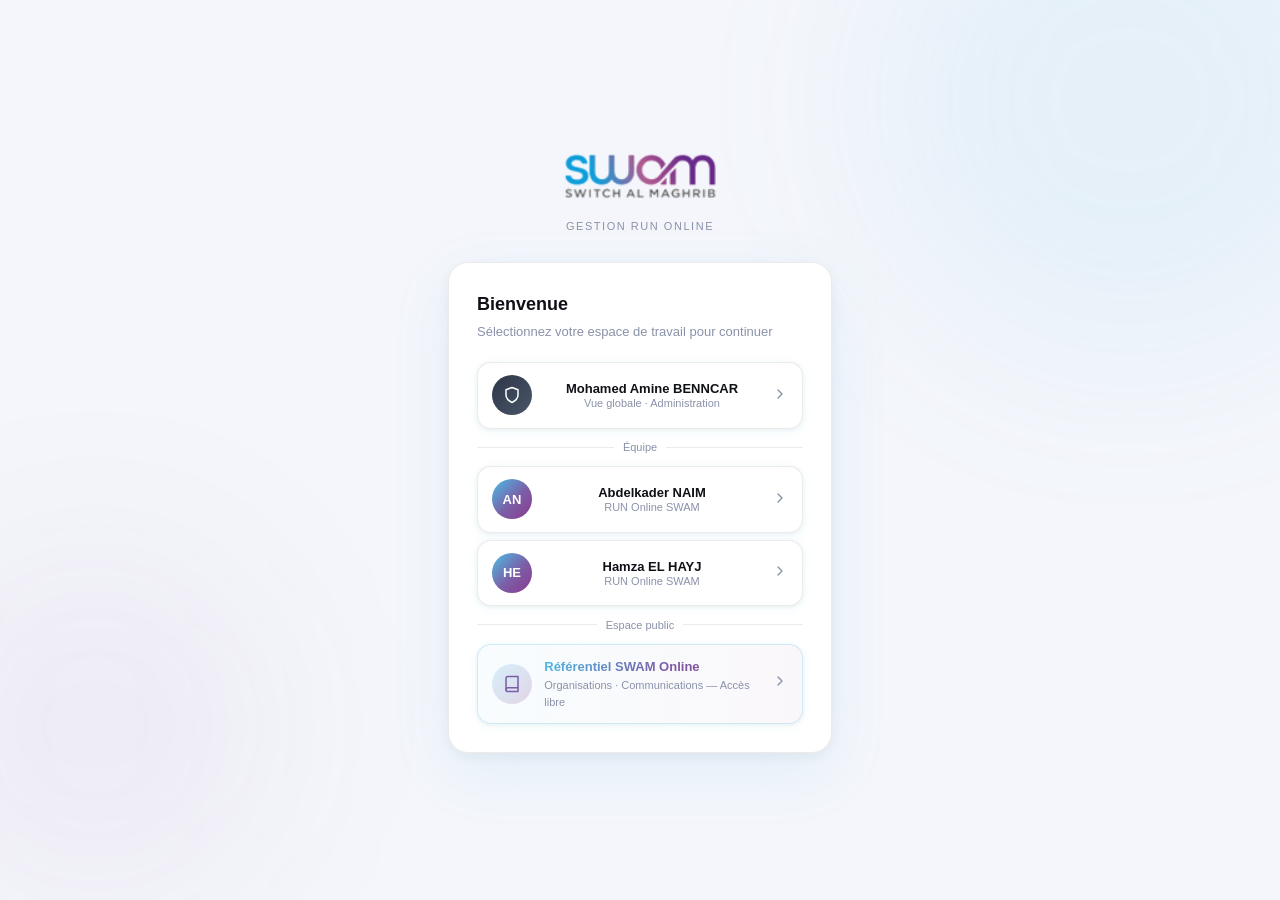
==== commit a5c39c0f: "Add files via upload" ====
--- a/index.html
+++ b/index.html
@@ -27,31 +27,32 @@
 .lbtn-role{font-size:11px;color:var(--text3);display:block;margin-top:1px}
 .lbtn-arrow{color:var(--text3);transition:transform .2s;flex-shrink:0}
 .lbtn:hover .lbtn-arrow{transform:translateX(3px);color:var(--c2)}
-
-/* ── MODAL ── */
-.overlay{position:fixed;inset:0;background:rgba(15,17,23,.5);backdrop-filter:blur(6px);-webkit-backdrop-filter:blur(6px);z-index:200;display:flex;align-items:center;justify-content:center;animation:fadeIn .2s ease}
+.ref-btn{border-color:rgba(75,191,232,.25)!important;background:linear-gradient(90deg,rgba(75,191,232,.04),rgba(139,58,143,.04))!important}
+.ref-btn:hover{border-color:rgba(75,191,232,.5)!important}
+.ref-av{width:40px;height:40px;border-radius:50%;background:linear-gradient(135deg,rgba(75,191,232,.2),rgba(139,58,143,.2));display:flex;align-items:center;justify-content:center;flex-shrink:0}
+.ref-name{font-size:13px;font-weight:600;display:block;background:var(--grad);-webkit-background-clip:text;-webkit-text-fill-color:transparent;background-clip:text}
+
+/* Modal mot de passe */
+.overlay{position:fixed;inset:0;background:rgba(15,17,23,.45);backdrop-filter:blur(6px);-webkit-backdrop-filter:blur(6px);z-index:200;display:flex;align-items:center;justify-content:center;padding:1rem;animation:fadeIn .2s ease}
 .modal{background:#fff;border-radius:var(--r2);padding:2rem;width:100%;max-width:380px;box-shadow:0 24px 64px rgba(0,0,0,.18);border:1px solid var(--bd);animation:scaleIn .2s cubic-bezier(.22,1,.36,1)}
 .modal-av{width:52px;height:52px;border-radius:50%;background:var(--grad);display:flex;align-items:center;justify-content:center;font-size:17px;font-weight:700;color:#fff;margin:0 auto 1rem}
 .modal-av.dark{background:linear-gradient(135deg,#2D3748,#4A5568)}
 .modal h3{font-size:16px;font-weight:700;color:var(--text);margin-bottom:.25rem;text-align:center}
 .modal .sub{font-size:12px;color:var(--text3);margin-bottom:1.375rem;text-align:center}
+.tab-row{display:flex;gap:2px;background:var(--bg3);border:1px solid var(--bd);border-radius:10px;padding:3px;margin-bottom:1.25rem}
+.tab-btn{flex:1;padding:7px;border-radius:8px;font-size:12px;cursor:pointer;color:var(--text3);border:none;background:none;font-family:inherit;transition:all .2s;font-weight:500;display:flex;align-items:center;justify-content:center;gap:.35rem}
+.tab-btn.active{background:#fff;color:var(--c2);border:1px solid var(--bd);box-shadow:var(--shadow)}
 .pw-wrap{position:relative;margin-bottom:.75rem}
-.pw-wrap input{width:100%;border:1.5px solid var(--bd);border-radius:10px;padding:10px 42px 10px 12px;font-size:14px;color:var(--text);font-family:inherit;outline:none;transition:all .2s;background:#F4F6FB}
+.pw-wrap label{display:block;font-size:11px;color:var(--text3);font-weight:500;text-transform:uppercase;letter-spacing:.05em;margin-bottom:5px}
+.pw-wrap input{width:100%;border:1.5px solid var(--bd);border-radius:10px;padding:10px 40px 10px 12px;font-size:14px;color:var(--text);font-family:inherit;outline:none;transition:all .2s;background:#F4F6FB}
 .pw-wrap input:focus{border-color:rgba(75,191,232,.6);background:#fff;box-shadow:0 0 0 3px rgba(75,191,232,.12)}
-.pw-wrap label{display:block;font-size:11px;color:var(--text3);font-weight:500;text-transform:uppercase;letter-spacing:.05em;margin-bottom:5px}
-.eye-btn{position:absolute;right:10px;bottom:10px;background:none;border:none;cursor:pointer;color:var(--text3);padding:2px;display:flex}
-.eye-btn:hover{color:var(--text)}
-.err{font-size:12px;color:#DC2626;margin-bottom:.75rem;display:none;align-items:center;gap:.375rem;background:#FEF2F2;padding:8px 10px;border-radius:8px;border:1px solid #FCA5A5}
+.eye-btn{position:absolute;right:10px;bottom:10px;background:none;border:none;cursor:pointer;color:var(--text3);display:flex;padding:2px}
+.err{font-size:12px;color:#DC2626;display:none;align-items:center;gap:.375rem;background:#FEF2F2;padding:8px 10px;border-radius:8px;border:1px solid #FCA5A5;margin-bottom:.75rem}
 .err.show{display:flex}
-.ok-msg{font-size:12px;color:#059669;margin-bottom:.75rem;display:none;align-items:center;gap:.375rem;background:#F0FDF4;padding:8px 10px;border-radius:8px;border:1px solid #6EE7B7}
+.ok-msg{font-size:12px;color:#059669;display:none;align-items:center;gap:.375rem;background:#F0FDF4;padding:8px 10px;border-radius:8px;border:1px solid #6EE7B7;margin-bottom:.75rem}
 .ok-msg.show{display:flex}
 .modal-btns{display:flex;gap:.5rem;margin-top:1.125rem}
 .modal-btns .btn-grad{flex:1;justify-content:center;padding:10px}
-.modal-btns .btn-ghost{padding:10px 14px}
-.tab-row{display:flex;gap:2px;background:var(--bg3);border:1px solid var(--bd);border-radius:10px;padding:3px;margin-bottom:1.25rem}
-.tab-btn{flex:1;padding:7px;border-radius:7px;font-size:12px;cursor:pointer;color:var(--text3);border:none;background:none;font-family:inherit;transition:all .2s;font-weight:500}
-.tab-btn.active{background:#fff;color:var(--c2);box-shadow:var(--shadow);border:1px solid var(--bd)}
-.divider{height:1px;background:var(--bd);margin:.875rem 0}
 @keyframes fadeIn{from{opacity:0}to{opacity:1}}
 @keyframes scaleIn{from{opacity:0;transform:scale(.95)}to{opacity:1;transform:scale(1)}}
 @keyframes shake{0%,100%{transform:translateX(0)}20%,60%{transform:translateX(-6px)}40%,80%{transform:translateX(6px)}}
@@ -70,52 +71,69 @@
   <div class="login-card au d2">
     <h2>Bienvenue</h2>
     <p>Sélectionnez votre espace de travail pour continuer</p>
+
     <button class="lbtn" onclick="openModal('manager')">
-      <div class="lbtn-av av-dark"><svg width="18" height="18" viewBox="0 0 24 24" fill="none" stroke="currentColor" stroke-width="2" stroke-linecap="round" stroke-linejoin="round"><path d="M12 22s8-4 8-10V5l-8-3-8 3v7c0 6 8 10 8 10z"/></svg></div>
+      <div class="lbtn-av av-dark">
+        <svg width="18" height="18" viewBox="0 0 24 24" fill="none" stroke="currentColor" stroke-width="2" stroke-linecap="round" stroke-linejoin="round"><path d="M12 22s8-4 8-10V5l-8-3-8 3v7c0 6 8 10 8 10z"/></svg>
+      </div>
       <div class="lbtn-info"><span class="lbtn-name">Mohamed Amine BENNCAR</span><span class="lbtn-role">Vue globale · Administration</span></div>
       <span class="lbtn-arrow"><svg width="16" height="16" viewBox="0 0 24 24" fill="none" stroke="currentColor" stroke-width="2" stroke-linecap="round" stroke-linejoin="round"><polyline points="9 18 15 12 9 6"/></svg></span>
     </button>
+
     <div class="login-sep"><span>Équipe</span></div>
+
     <button class="lbtn" onclick="openModal('ak')">
       <div class="lbtn-av av-grad">AN</div>
       <div class="lbtn-info"><span class="lbtn-name">Abdelkader NAIM</span><span class="lbtn-role">RUN Online SWAM</span></div>
       <span class="lbtn-arrow"><svg width="16" height="16" viewBox="0 0 24 24" fill="none" stroke="currentColor" stroke-width="2" stroke-linecap="round" stroke-linejoin="round"><polyline points="9 18 15 12 9 6"/></svg></span>
     </button>
+
     <button class="lbtn" onclick="openModal('hz')">
       <div class="lbtn-av av-grad">HE</div>
       <div class="lbtn-info"><span class="lbtn-name">Hamza EL HAYJ</span><span class="lbtn-role">RUN Online SWAM</span></div>
       <span class="lbtn-arrow"><svg width="16" height="16" viewBox="0 0 24 24" fill="none" stroke="currentColor" stroke-width="2" stroke-linecap="round" stroke-linejoin="round"><polyline points="9 18 15 12 9 6"/></svg></span>
     </button>
+
+    <div class="login-sep"><span>Espace public</span></div>
+
+    <a href="referentiel.html" class="lbtn ref-btn">
+      <div class="ref-av">
+        <svg width="18" height="18" viewBox="0 0 24 24" fill="none" stroke="#7B5EA7" stroke-width="2" stroke-linecap="round" stroke-linejoin="round"><path d="M4 19.5A2.5 2.5 0 0 1 6.5 17H20"/><path d="M6.5 2H20v20H6.5A2.5 2.5 0 0 1 4 19.5v-15A2.5 2.5 0 0 1 6.5 2z"/></svg>
+      </div>
+      <div class="lbtn-info">
+        <span class="ref-name">Référentiel SWAM Online</span>
+        <span class="lbtn-role">Organisations · Communications — Accès libre</span>
+      </div>
+      <span class="lbtn-arrow"><svg width="16" height="16" viewBox="0 0 24 24" fill="none" stroke="currentColor" stroke-width="2" stroke-linecap="round" stroke-linejoin="round"><polyline points="9 18 15 12 9 6"/></svg></span>
+    </a>
   </div>
 </div>
 
-<!-- ══ MODAL CONNEXION / CHANGER MDP ══ -->
-<div class="overlay hidden" id="overlay" onclick="closeOutside(event)">
-  <div class="modal" id="modal-box">
+<!-- MODAL MOT DE PASSE -->
+<div class="overlay hidden" id="overlay" onclick="if(event.target===this)closeModal()">
+  <div class="modal">
     <div class="modal-av" id="m-av"></div>
     <h3 id="m-title"></h3>
-    <div class="sub" id="m-sub"></div>
-
-    <!-- Onglets -->
+    <div class="sub" id="m-sub">Connectez-vous à votre espace</div>
+
     <div class="tab-row">
       <button class="tab-btn active" id="tab-login" onclick="switchTab('login')">
-        <svg width="13" height="13" viewBox="0 0 24 24" fill="none" stroke="currentColor" stroke-width="2" stroke-linecap="round" stroke-linejoin="round" style="vertical-align:middle;margin-right:4px"><path d="M15 3h4a2 2 0 0 1 2 2v14a2 2 0 0 1-2 2h-4"/><polyline points="10 17 15 12 10 7"/><line x1="15" y1="12" x2="3" y2="12"/></svg>
+        <svg width="13" height="13" viewBox="0 0 24 24" fill="none" stroke="currentColor" stroke-width="2" stroke-linecap="round" stroke-linejoin="round"><path d="M15 3h4a2 2 0 0 1 2 2v14a2 2 0 0 1-2 2h-4"/><polyline points="10 17 15 12 10 7"/><line x1="15" y1="12" x2="3" y2="12"/></svg>
         Connexion
       </button>
       <button class="tab-btn" id="tab-chpw" onclick="switchTab('chpw')">
-        <svg width="13" height="13" viewBox="0 0 24 24" fill="none" stroke="currentColor" stroke-width="2" stroke-linecap="round" stroke-linejoin="round" style="vertical-align:middle;margin-right:4px"><rect x="3" y="11" width="18" height="11" rx="2" ry="2"/><path d="M7 11V7a5 5 0 0 1 10 0v4"/></svg>
+        <svg width="13" height="13" viewBox="0 0 24 24" fill="none" stroke="currentColor" stroke-width="2" stroke-linecap="round" stroke-linejoin="round"><rect x="3" y="11" width="18" height="11" rx="2"/><path d="M7 11V7a5 5 0 0 1 10 0v4"/></svg>
         Changer le mot de passe
       </button>
     </div>
 
-    <!-- ── ONGLET CONNEXION ── -->
+    <!-- Connexion -->
     <div id="pane-login">
       <div class="pw-wrap">
         <label>Mot de passe</label>
-        <input type="password" id="pw-login" placeholder="Votre mot de passe…"
-          onkeydown="if(event.key==='Enter')tryLogin()">
-        <button class="eye-btn" type="button" onclick="toggleEye('pw-login',this)">
-          <svg width="15" height="15" viewBox="0 0 24 24" fill="none" stroke="currentColor" stroke-width="2" stroke-linecap="round" stroke-linejoin="round"><path d="M1 12s4-8 11-8 11 8 11 8-4 8-11 8-11-8-11-8z"/><circle cx="12" cy="12" r="3"/></svg>
+        <input type="password" id="pw-login" placeholder="Votre mot de passe…" onkeydown="if(event.key==='Enter')tryLogin()">
+        <button class="eye-btn" type="button" onclick="toggleEye('pw-login')">
+          <svg width="16" height="16" viewBox="0 0 24 24" fill="none" stroke="currentColor" stroke-width="2" stroke-linecap="round" stroke-linejoin="round"><path d="M1 12s4-8 11-8 11 8 11 8-4 8-11 8-11-8-11-8z"/><circle cx="12" cy="12" r="3"/></svg>
         </button>
       </div>
       <div class="err" id="err-login">
@@ -131,33 +149,32 @@
       </div>
     </div>
 
-    <!-- ── ONGLET CHANGER MDP ── -->
+    <!-- Changer mot de passe -->
     <div id="pane-chpw" class="hidden">
       <div class="pw-wrap">
         <label>Mot de passe actuel</label>
         <input type="password" id="pw-current" placeholder="Mot de passe actuel…">
-        <button class="eye-btn" type="button" onclick="toggleEye('pw-current',this)">
-          <svg width="15" height="15" viewBox="0 0 24 24" fill="none" stroke="currentColor" stroke-width="2" stroke-linecap="round" stroke-linejoin="round"><path d="M1 12s4-8 11-8 11 8 11 8-4 8-11 8-11-8-11-8z"/><circle cx="12" cy="12" r="3"/></svg>
+        <button class="eye-btn" type="button" onclick="toggleEye('pw-current')">
+          <svg width="16" height="16" viewBox="0 0 24 24" fill="none" stroke="currentColor" stroke-width="2" stroke-linecap="round" stroke-linejoin="round"><path d="M1 12s4-8 11-8 11 8 11 8-4 8-11 8-11-8-11-8z"/><circle cx="12" cy="12" r="3"/></svg>
         </button>
       </div>
       <div class="pw-wrap">
         <label>Nouveau mot de passe</label>
         <input type="password" id="pw-new" placeholder="Nouveau mot de passe…">
-        <button class="eye-btn" type="button" onclick="toggleEye('pw-new',this)">
-          <svg width="15" height="15" viewBox="0 0 24 24" fill="none" stroke="currentColor" stroke-width="2" stroke-linecap="round" stroke-linejoin="round"><path d="M1 12s4-8 11-8 11 8 11 8-4 8-11 8-11-8-11-8z"/><circle cx="12" cy="12" r="3"/></svg>
+        <button class="eye-btn" type="button" onclick="toggleEye('pw-new')">
+          <svg width="16" height="16" viewBox="0 0 24 24" fill="none" stroke="currentColor" stroke-width="2" stroke-linecap="round" stroke-linejoin="round"><path d="M1 12s4-8 11-8 11 8 11 8-4 8-11 8-11-8-11-8z"/><circle cx="12" cy="12" r="3"/></svg>
         </button>
       </div>
       <div class="pw-wrap">
         <label>Confirmer le nouveau mot de passe</label>
-        <input type="password" id="pw-confirm" placeholder="Confirmez le mot de passe…"
-          onkeydown="if(event.key==='Enter')tryChangePw()">
-        <button class="eye-btn" type="button" onclick="toggleEye('pw-confirm',this)">
-          <svg width="15" height="15" viewBox="0 0 24 24" fill="none" stroke="currentColor" stroke-width="2" stroke-linecap="round" stroke-linejoin="round"><path d="M1 12s4-8 11-8 11 8 11 8-4 8-11 8-11-8-11-8z"/><circle cx="12" cy="12" r="3"/></svg>
+        <input type="password" id="pw-confirm" placeholder="Confirmez…" onkeydown="if(event.key==='Enter')tryChangePw()">
+        <button class="eye-btn" type="button" onclick="toggleEye('pw-confirm')">
+          <svg width="16" height="16" viewBox="0 0 24 24" fill="none" stroke="currentColor" stroke-width="2" stroke-linecap="round" stroke-linejoin="round"><path d="M1 12s4-8 11-8 11 8 11 8-4 8-11 8-11-8-11-8z"/><circle cx="12" cy="12" r="3"/></svg>
         </button>
       </div>
       <div class="err" id="err-chpw">
         <svg width="13" height="13" viewBox="0 0 24 24" fill="none" stroke="currentColor" stroke-width="2" stroke-linecap="round" stroke-linejoin="round"><circle cx="12" cy="12" r="10"/><line x1="12" y1="8" x2="12" y2="12"/><line x1="12" y1="16" x2="12.01" y2="16"/></svg>
-        <span id="err-chpw-txt">Erreur</span>
+        <span id="err-chpw-txt"></span>
       </div>
       <div class="ok-msg" id="ok-chpw">
         <svg width="13" height="13" viewBox="0 0 24 24" fill="none" stroke="currentColor" stroke-width="2" stroke-linecap="round" stroke-linejoin="round"><polyline points="20 6 9 17 4 12"/></svg>
@@ -177,64 +194,48 @@
 <script>
 const SB  = 'https://qefpnyrumjacrznebtgf.supabase.co';
 const KEY = 'eyJhbGciOiJIUzI1NiIsInR5cCI6IkpXVCJ9.eyJpc3MiOiJzdXBhYmFzZSIsInJlZiI6InFlZnBueXJ1bWphY3J6bmVidGdmIiwicm9sZSI6ImFub24iLCJpYXQiOjE3ODI0NTU3MzgsImV4cCI6MjA5ODAzMTczOH0.IbupYWa_yv8M7Ypzui97Fw3pc1VZt_ZEHE2RQvRz6S4';
-const H   = { 'Content-Type':'application/json','apikey':KEY,'Authorization':'Bearer '+KEY,'Prefer':'return=representation' };
-
-const PAGES = { manager:'manager.html', ak:'abdelkader.html', hz:'hamza.html' };
-const NAMES = { manager:'Mohamed Amine BENNCAR', ak:'Abdelkader NAIM', hz:'Hamza EL HAYJ' };
-const INITS = { manager:null, ak:'AN', hz:'HE' };
-
-/* Mots de passe de secours si Supabase inaccessible */
-const FALLBACK_PW = { manager:'Manager2024!', ak:'Abdelkader2024!', hz:'Hamza2024!' };
+const H   = {'Content-Type':'application/json','apikey':KEY,'Authorization':'Bearer '+KEY,'Prefer':'return=representation'};
+
+const PAGES   = {manager:'manager.html', ak:'abdelkader.html', hz:'hamza.html'};
+const NAMES   = {manager:'Mohamed Amine BENNCAR', ak:'Abdelkader NAIM', hz:'Hamza EL HAYJ'};
+const INITS   = {manager:null, ak:'AN', hz:'HE'};
+const FALLBACK= {manager:'Manager2024!', ak:'Abdelkader2024!', hz:'Hamza2024!'};
 
 let WHO = null;
-let PASSWORDS_CACHE = {};
-
-/* ── CHARGER LES MDP DEPUIS SUPABASE ── */
+let PW_CACHE = {};
+
 async function loadPasswords() {
   try {
-    const r = await fetch(SB + '/rest/v1/passwords?select=who,password', { headers: { 'apikey': KEY, 'Authorization': 'Bearer ' + KEY } });
-    if (!r.ok) throw new Error();
-    const rows = await r.json();
-    rows.forEach(row => { PASSWORDS_CACHE[row.who] = row.password; });
-  } catch(e) {
-    /* Fallback sur les mots de passe locaux */
-    PASSWORDS_CACHE = { ...FALLBACK_PW };
-  }
-}
-
-/* ── MODAL ── */
+    const r = await fetch(SB+'/rest/v1/passwords?select=who,password', {headers:{'apikey':KEY,'Authorization':'Bearer '+KEY}});
+    if (r.ok) { const rows=await r.json(); rows.forEach(x=>{PW_CACHE[x.who]=x.password;}); }
+  } catch(e) { PW_CACHE = {...FALLBACK}; }
+}
+
 function openModal(who) {
   WHO = who;
   const av = document.getElementById('m-av');
   if (who === 'manager') {
     av.className = 'modal-av dark';
-    av.innerHTML = '<svg width="20" height="20" viewBox="0 0 24 24" fill="none" stroke="currentColor" stroke-width="2" stroke-linecap="round" stroke-linejoin="round"><path d="M12 22s8-4 8-10V5l-8-3-8 3v7c0 6 8 10 8 10z"/></svg>';
+    av.innerHTML = '<svg width="22" height="22" viewBox="0 0 24 24" fill="none" stroke="currentColor" stroke-width="2" stroke-linecap="round" stroke-linejoin="round"><path d="M12 22s8-4 8-10V5l-8-3-8 3v7c0 6 8 10 8 10z"/></svg>';
   } else {
     av.className = 'modal-av';
     av.textContent = INITS[who];
   }
   document.getElementById('m-title').textContent = NAMES[who];
-  document.getElementById('m-sub').textContent   = 'Connectez-vous à votre espace';
   switchTab('login');
   resetFields();
   document.getElementById('overlay').classList.remove('hidden');
-  setTimeout(() => document.getElementById('pw-login').focus(), 120);
+  setTimeout(()=>document.getElementById('pw-login').focus(), 100);
 }
 
 function closeModal() {
   document.getElementById('overlay').classList.add('hidden');
-  WHO = null;
-  resetFields();
-}
-
-function closeOutside(e) {
-  if (e.target === document.getElementById('overlay')) closeModal();
+  WHO = null; resetFields();
 }
 
 function resetFields() {
-  ['pw-login','pw-current','pw-new','pw-confirm'].forEach(id => {
-    const el = document.getElementById(id);
-    if (el) el.value = '';
+  ['pw-login','pw-current','pw-new','pw-confirm'].forEach(id=>{
+    const el=document.getElementById(id); if(el) el.value='';
   });
   document.getElementById('err-login').classList.remove('show');
   document.getElementById('err-chpw').classList.remove('show');
@@ -242,43 +243,38 @@
 }
 
 function switchTab(tab) {
-  document.getElementById('tab-login').classList.toggle('active', tab === 'login');
-  document.getElementById('tab-chpw').classList.toggle('active', tab === 'chpw');
-  document.getElementById('pane-login').classList.toggle('hidden', tab !== 'login');
-  document.getElementById('pane-chpw').classList.toggle('hidden', tab !== 'chpw');
+  document.getElementById('tab-login').classList.toggle('active', tab==='login');
+  document.getElementById('tab-chpw').classList.toggle('active', tab==='chpw');
+  document.getElementById('pane-login').classList.toggle('hidden', tab!=='login');
+  document.getElementById('pane-chpw').classList.toggle('hidden', tab!=='chpw');
   document.getElementById('err-login').classList.remove('show');
   document.getElementById('err-chpw').classList.remove('show');
   document.getElementById('ok-chpw').classList.remove('show');
-  setTimeout(() => {
-    if (tab === 'login') document.getElementById('pw-login').focus();
+  setTimeout(()=>{
+    if(tab==='login') document.getElementById('pw-login').focus();
     else document.getElementById('pw-current').focus();
   }, 80);
 }
 
-function toggleEye(inputId, btn) {
+function toggleEye(inputId) {
   const inp = document.getElementById(inputId);
-  const show = inp.type === 'password';
-  inp.type = show ? 'text' : 'password';
-  btn.style.color = show ? 'var(--c2)' : 'var(--text3)';
-}
-
-/* ── CONNEXION ── */
+  inp.type = inp.type==='password' ? 'text' : 'password';
+}
+
 function tryLogin() {
   const pw = document.getElementById('pw-login').value;
-  const stored = PASSWORDS_CACHE[WHO] || FALLBACK_PW[WHO];
+  const stored = PW_CACHE[WHO] || FALLBACK[WHO];
   if (pw === stored) {
     sessionStorage.setItem('swam_auth', WHO);
     window.location.href = PAGES[WHO];
   } else {
     const inp = document.getElementById('pw-login');
-    inp.classList.add('shake');
-    setTimeout(() => inp.classList.remove('shake'), 400);
+    inp.classList.add('shake'); setTimeout(()=>inp.classList.remove('shake'), 400);
     document.getElementById('err-login').classList.add('show');
     inp.select();
   }
 }
 
-/* ── CHANGER MOT DE PASSE ── */
 async function tryChangePw() {
   const current = document.getElementById('pw-current').value;
   const newPw   = document.getElementById('pw-new').value;
@@ -287,59 +283,24 @@
   const errTxt  = document.getElementById('err-chpw-txt');
   const okEl    = document.getElementById('ok-chpw');
   const btn     = document.getElementById('btn-savepw');
-
-  errEl.classList.remove('show');
-  okEl.classList.remove('show');
-
-  const stored = PASSWORDS_CACHE[WHO] || FALLBACK_PW[WHO];
-
-  if (current !== stored) {
-    errTxt.textContent = 'Mot de passe actuel incorrect';
-    errEl.classList.add('show');
-    document.getElementById('pw-current').classList.add('shake');
-    setTimeout(() => document.getElementById('pw-current').classList.remove('shake'), 400);
-    return;
-  }
-  if (newPw.length < 6) {
-    errTxt.textContent = 'Le nouveau mot de passe doit contenir au moins 6 caractères';
-    errEl.classList.add('show');
-    return;
-  }
-  if (newPw !== confirm) {
-    errTxt.textContent = 'Les mots de passe ne correspondent pas';
-    errEl.classList.add('show');
-    document.getElementById('pw-confirm').classList.add('shake');
-    setTimeout(() => document.getElementById('pw-confirm').classList.remove('shake'), 400);
-    return;
-  }
-
-  btn.disabled = true;
-  btn.style.opacity = '.6';
-
+  errEl.classList.remove('show'); okEl.classList.remove('show');
+  const stored = PW_CACHE[WHO] || FALLBACK[WHO];
+  if (current !== stored)    { errTxt.textContent='Mot de passe actuel incorrect'; errEl.classList.add('show'); return; }
+  if (newPw.length < 6)      { errTxt.textContent='Au moins 6 caractères requis';  errEl.classList.add('show'); return; }
+  if (newPw !== confirm)     { errTxt.textContent='Les mots de passe ne correspondent pas'; errEl.classList.add('show'); return; }
+  btn.disabled=true; btn.style.opacity='.6';
   try {
-    const r = await fetch(SB + '/rest/v1/passwords?who=eq.' + WHO, {
-      method: 'PATCH',
-      headers: H,
-      body: JSON.stringify({ password: newPw })
-    });
-    if (!r.ok) throw new Error('Erreur Supabase');
-    PASSWORDS_CACHE[WHO] = newPw;
+    const r = await fetch(SB+'/rest/v1/passwords?who=eq.'+WHO, {method:'PATCH', headers:H, body:JSON.stringify({password:newPw})});
+    if (!r.ok) throw new Error();
+    PW_CACHE[WHO] = newPw;
     okEl.classList.add('show');
-    document.getElementById('pw-current').value = '';
-    document.getElementById('pw-new').value = '';
-    document.getElementById('pw-confirm').value = '';
-    setTimeout(() => { okEl.classList.remove('show'); switchTab('login'); }, 2500);
-  } catch(e) {
-    errTxt.textContent = 'Erreur de connexion. Réessayez.';
-    errEl.classList.add('show');
-  }
-
-  btn.disabled = false;
-  btn.style.opacity = '1';
-}
-
-/* ── INIT ── */
+    ['pw-current','pw-new','pw-confirm'].forEach(id=>document.getElementById(id).value='');
+    setTimeout(()=>{okEl.classList.remove('show'); switchTab('login');}, 2500);
+  } catch(e) { errTxt.textContent='Erreur de connexion. Réessayez.'; errEl.classList.add('show'); }
+  btn.disabled=false; btn.style.opacity='1';
+}
+
 loadPasswords();
 </script>
 </body>
-</html>
+</html>
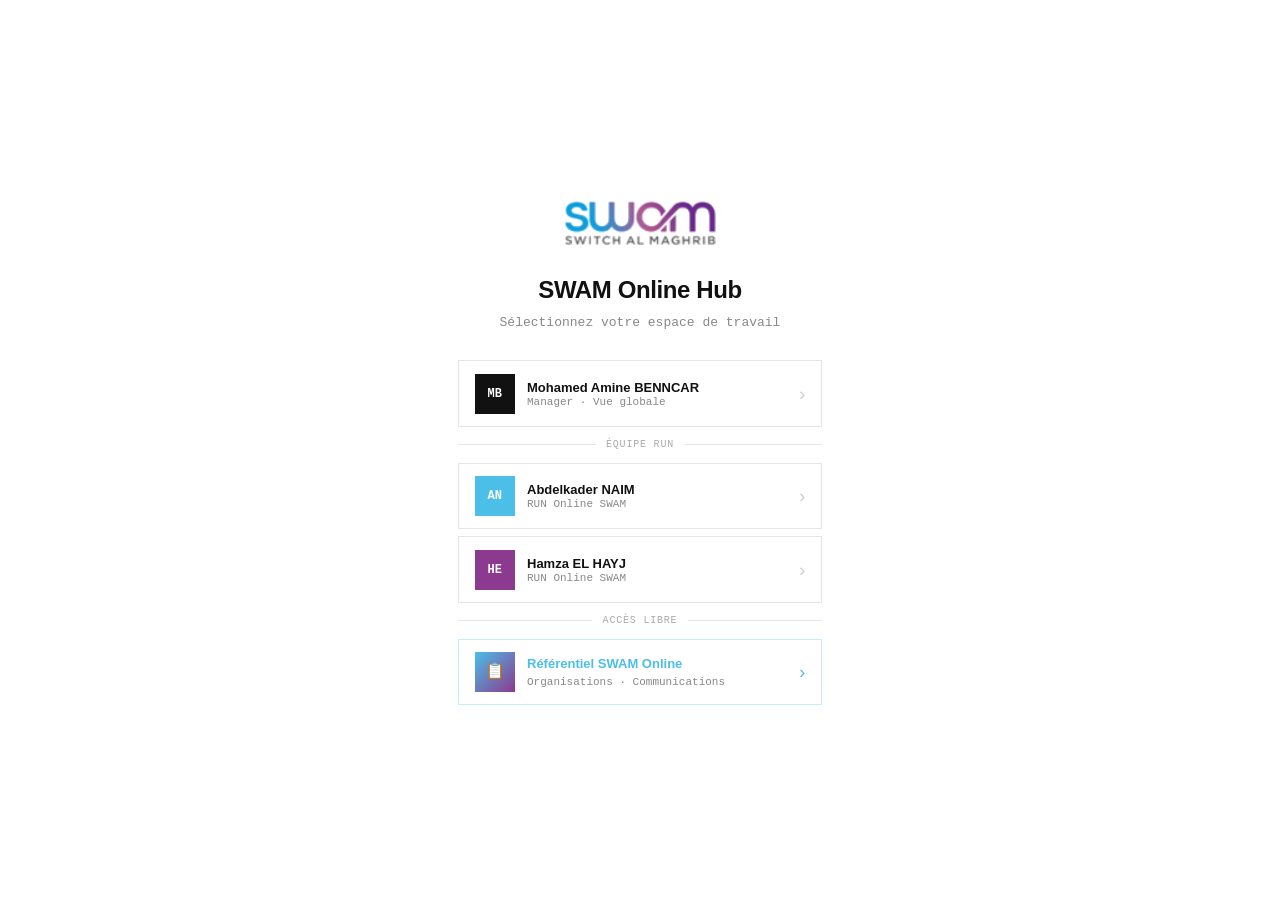
==== commit 54854a98: "Add files via upload" ====
--- a/index.html
+++ b/index.html
@@ -1,306 +1,201 @@
 <!DOCTYPE html>
 <html lang="fr">
 <head>
-<meta charset="UTF-8">
-<meta name="viewport" content="width=device-width, initial-scale=1.0">
-<title>SWAM — RUN Online</title>
-<link rel="stylesheet" href="style.css">
+<meta charset="UTF-8"><meta name="viewport" content="width=device-width,initial-scale=1">
+<title>SWAM Online Hub</title>
+<link rel="stylesheet" href="hub-style.css">
 <style>
-body{min-height:100vh;display:flex;align-items:center;justify-content:center;background:var(--bg);position:relative;overflow:hidden}
-.login-scene{position:relative;z-index:1;display:flex;flex-direction:column;align-items:center;gap:2rem;width:100%;max-width:440px;padding:2rem}
-.login-logo-wrap{display:flex;flex-direction:column;align-items:center;gap:.75rem;animation:float 4s ease-in-out infinite}
-.login-tagline{font-size:11px;color:var(--text3);letter-spacing:.14em;text-transform:uppercase;margin-top:.25rem}
-.login-card{background:rgba(255,255,255,.95);backdrop-filter:blur(20px);-webkit-backdrop-filter:blur(20px);border:1px solid var(--bd);border-radius:var(--r2);padding:2rem;width:100%;box-shadow:0 20px 60px rgba(75,191,232,.1),0 4px 16px rgba(0,0,0,.06),inset 0 1px 0 rgba(255,255,255,.9)}
-.login-card h2{font-size:18px;font-weight:700;margin-bottom:.25rem;color:var(--text)}
-.login-card p{font-size:13px;color:var(--text3);margin-bottom:1.5rem}
-.login-sep{display:flex;align-items:center;gap:.625rem;margin:.75rem 0}
-.login-sep::before,.login-sep::after{content:'';flex:1;height:1px;background:var(--bd)}
-.login-sep span{font-size:11px;color:var(--text3)}
-.lbtn{display:flex;align-items:center;gap:.875rem;padding:.875rem 1rem;border:1px solid var(--bd);border-radius:var(--r);background:#fff;cursor:pointer;width:100%;margin-bottom:.5rem;transition:all .22s cubic-bezier(.22,1,.36,1);box-shadow:var(--shadow);text-decoration:none}
-.lbtn:last-child{margin-bottom:0}
-.lbtn:hover{border-color:rgba(75,191,232,.4);transform:translateY(-2px);box-shadow:var(--shadow-hover)}
-.lbtn:active{transform:scale(.98)}
-.lbtn-av{width:40px;height:40px;border-radius:50%;display:flex;align-items:center;justify-content:center;font-size:13px;font-weight:700;color:#fff;flex-shrink:0}
-.av-grad{background:var(--grad)}.av-dark{background:linear-gradient(135deg,#2D3748,#4A5568)}
-.lbtn-info{flex:1}
-.lbtn-name{font-size:13px;font-weight:600;color:var(--text);display:block}
-.lbtn-role{font-size:11px;color:var(--text3);display:block;margin-top:1px}
-.lbtn-arrow{color:var(--text3);transition:transform .2s;flex-shrink:0}
-.lbtn:hover .lbtn-arrow{transform:translateX(3px);color:var(--c2)}
-.ref-btn{border-color:rgba(75,191,232,.25)!important;background:linear-gradient(90deg,rgba(75,191,232,.04),rgba(139,58,143,.04))!important}
-.ref-btn:hover{border-color:rgba(75,191,232,.5)!important}
-.ref-av{width:40px;height:40px;border-radius:50%;background:linear-gradient(135deg,rgba(75,191,232,.2),rgba(139,58,143,.2));display:flex;align-items:center;justify-content:center;flex-shrink:0}
-.ref-name{font-size:13px;font-weight:600;display:block;background:var(--grad);-webkit-background-clip:text;-webkit-text-fill-color:transparent;background-clip:text}
-
-/* Modal mot de passe */
-.overlay{position:fixed;inset:0;background:rgba(15,17,23,.45);backdrop-filter:blur(6px);-webkit-backdrop-filter:blur(6px);z-index:200;display:flex;align-items:center;justify-content:center;padding:1rem;animation:fadeIn .2s ease}
-.modal{background:#fff;border-radius:var(--r2);padding:2rem;width:100%;max-width:380px;box-shadow:0 24px 64px rgba(0,0,0,.18);border:1px solid var(--bd);animation:scaleIn .2s cubic-bezier(.22,1,.36,1)}
-.modal-av{width:52px;height:52px;border-radius:50%;background:var(--grad);display:flex;align-items:center;justify-content:center;font-size:17px;font-weight:700;color:#fff;margin:0 auto 1rem}
-.modal-av.dark{background:linear-gradient(135deg,#2D3748,#4A5568)}
-.modal h3{font-size:16px;font-weight:700;color:var(--text);margin-bottom:.25rem;text-align:center}
-.modal .sub{font-size:12px;color:var(--text3);margin-bottom:1.375rem;text-align:center}
-.tab-row{display:flex;gap:2px;background:var(--bg3);border:1px solid var(--bd);border-radius:10px;padding:3px;margin-bottom:1.25rem}
-.tab-btn{flex:1;padding:7px;border-radius:8px;font-size:12px;cursor:pointer;color:var(--text3);border:none;background:none;font-family:inherit;transition:all .2s;font-weight:500;display:flex;align-items:center;justify-content:center;gap:.35rem}
-.tab-btn.active{background:#fff;color:var(--c2);border:1px solid var(--bd);box-shadow:var(--shadow)}
-.pw-wrap{position:relative;margin-bottom:.75rem}
-.pw-wrap label{display:block;font-size:11px;color:var(--text3);font-weight:500;text-transform:uppercase;letter-spacing:.05em;margin-bottom:5px}
-.pw-wrap input{width:100%;border:1.5px solid var(--bd);border-radius:10px;padding:10px 40px 10px 12px;font-size:14px;color:var(--text);font-family:inherit;outline:none;transition:all .2s;background:#F4F6FB}
-.pw-wrap input:focus{border-color:rgba(75,191,232,.6);background:#fff;box-shadow:0 0 0 3px rgba(75,191,232,.12)}
-.eye-btn{position:absolute;right:10px;bottom:10px;background:none;border:none;cursor:pointer;color:var(--text3);display:flex;padding:2px}
-.err{font-size:12px;color:#DC2626;display:none;align-items:center;gap:.375rem;background:#FEF2F2;padding:8px 10px;border-radius:8px;border:1px solid #FCA5A5;margin-bottom:.75rem}
-.err.show{display:flex}
-.ok-msg{font-size:12px;color:#059669;display:none;align-items:center;gap:.375rem;background:#F0FDF4;padding:8px 10px;border-radius:8px;border:1px solid #6EE7B7;margin-bottom:.75rem}
-.ok-msg.show{display:flex}
-.modal-btns{display:flex;gap:.5rem;margin-top:1.125rem}
-.modal-btns .btn-grad{flex:1;justify-content:center;padding:10px}
-@keyframes fadeIn{from{opacity:0}to{opacity:1}}
-@keyframes scaleIn{from{opacity:0;transform:scale(.95)}to{opacity:1;transform:scale(1)}}
-@keyframes shake{0%,100%{transform:translateX(0)}20%,60%{transform:translateX(-6px)}40%,80%{transform:translateX(6px)}}
-.shake{animation:shake .35s ease}
+body{display:flex;align-items:center;justify-content:center;min-height:100vh;background:#fff}
+.portal{width:100%;max-width:420px;padding:2rem;text-align:center}
+.portal-logo{margin-bottom:1.5rem;display:flex;justify-content:center}
+.portal-title{font-size:24px;font-weight:800;letter-spacing:-.4px;margin-bottom:.375rem;color:#111}
+.portal-sub{font-size:13px;color:#888;margin-bottom:2rem;font-family:var(--mono)}
+.portal-btns{display:flex;flex-direction:column;gap:.5rem;text-align:left}
+.portal-sep{display:flex;align-items:center;gap:.75rem;margin:.25rem 0}
+.portal-sep::before,.portal-sep::after{content:'';flex:1;height:1px;background:#e5e5e5}
+.portal-sep span{font-size:10px;color:#aaa;text-transform:uppercase;letter-spacing:.08em;font-family:var(--mono);white-space:nowrap}
+.portal-btn{display:flex;align-items:center;gap:.875rem;padding:.875rem 1.125rem;border:1.5px solid #e5e5e5;background:#fff;cursor:pointer;text-align:left;text-decoration:none;transition:all .15s;width:100%;font-family:inherit}
+.portal-btn:hover{border-color:#111;background:#fafafa}
+.portal-btn.public{border-color:rgba(75,191,232,.3)}
+.portal-btn.public:hover{border-color:var(--cyan)}
+.portal-av{width:40px;height:40px;background:#111;display:flex;align-items:center;justify-content:center;font-size:12px;font-weight:700;color:#fff;flex-shrink:0;font-family:var(--mono)}
+.portal-av.cyan{background:var(--cyan)}
+.portal-av.violet{background:var(--violet)}
+.portal-av.grad{background:linear-gradient(135deg,var(--cyan),var(--violet))}
+.portal-name{font-size:13px;font-weight:700;color:#111;display:block}
+.portal-role{font-size:11px;color:#888;display:block;margin-top:1px;font-family:var(--mono)}
+.portal-arrow{margin-left:auto;font-size:18px;color:#ccc;line-height:1}
+.portal-btn:hover .portal-arrow{color:#111}
+/* Modal */
+.pw-overlay{position:fixed;inset:0;background:rgba(0,0,0,.5);z-index:200;display:flex;align-items:center;justify-content:center;padding:1rem}
+.pw-modal{background:#fff;width:100%;max-width:380px;padding:2rem}
+.pw-mhdr{display:flex;align-items:center;justify-content:space-between;margin-bottom:1.5rem}
+.pw-mtitle{font-size:18px;font-weight:800;color:#111;letter-spacing:-.3px}
+.pw-close{background:none;border:none;cursor:pointer;font-size:22px;color:#aaa;line-height:1;padding:0}
+.pw-close:hover{color:#111}
+.tabs-row{display:flex;border-bottom:1.5px solid #e5e5e5;margin-bottom:1.25rem;gap:0}
+.tab-btn{padding:.5rem 0;margin-right:1.25rem;font-size:11px;font-weight:700;color:#888;border:none;background:none;cursor:pointer;font-family:var(--mono);border-bottom:2px solid transparent;margin-bottom:-1.5px;transition:all .15s;text-transform:uppercase;letter-spacing:.06em}
+.tab-btn.active{color:#111;border-bottom-color:var(--cyan)}
+.pw-field{margin-bottom:1rem}
+.pw-field label{display:block;font-size:10px;font-weight:700;text-transform:uppercase;letter-spacing:.08em;color:#111;margin-bottom:5px;font-family:var(--mono)}
+.pw-field input{width:100%;border:none;border-bottom:1.5px solid #ccc;padding:8px 0;font-size:14px;color:#111;background:transparent;outline:none;font-family:inherit;transition:border-color .15s}
+.pw-field input:focus{border-bottom-color:#111}
+.err-msg{font-size:12px;color:#dc2626;background:#fef2f2;border-left:3px solid #dc2626;padding:7px 10px;margin-bottom:.75rem;display:none}
+.err-msg.show{display:block}
+.ok-msg{font-size:12px;color:#16a34a;background:#f0fdf4;border-left:3px solid #22c55e;padding:7px 10px;margin-bottom:.75rem;display:none}
+.ok-msg.show{display:block}
+.pw-footer{display:flex;justify-content:flex-end;gap:.5rem;margin-top:1rem;padding-top:1rem;border-top:1px solid #e5e5e5}
+.hidden{display:none!important}
+@keyframes shake{0%,100%{transform:translateX(0)}25%,75%{transform:translateX(-5px)}50%{transform:translateX(5px)}}
+.shake{animation:shake .3s ease}
+@keyframes fadeUp{from{opacity:0;transform:translateY(10px)}to{opacity:1;transform:translateY(0)}}
+.portal-logo,.portal-title,.portal-sub{animation:fadeUp .4s ease both}
+.portal-btns{animation:fadeUp .4s ease .1s both}
 </style>
 </head>
 <body>
-<div class="orb orb1"></div>
-<div class="orb orb2"></div>
-
-<div class="login-scene">
-  <div class="login-logo-wrap au">
-    <img src="[data-uri]" alt="SWAM Switch Al Maghrib" class="swam-logo-lg">
-    <div class="login-tagline">Gestion RUN Online</div>
-  </div>
-  <div class="login-card au d2">
-    <h2>Bienvenue</h2>
-    <p>Sélectionnez votre espace de travail pour continuer</p>
-
-    <button class="lbtn" onclick="openModal('manager')">
-      <div class="lbtn-av av-dark">
-        <svg width="18" height="18" viewBox="0 0 24 24" fill="none" stroke="currentColor" stroke-width="2" stroke-linecap="round" stroke-linejoin="round"><path d="M12 22s8-4 8-10V5l-8-3-8 3v7c0 6 8 10 8 10z"/></svg>
+<div class="toast-wrap" id="toast-wrap" style="position:fixed;bottom:1.5rem;right:1.5rem;z-index:999;display:flex;flex-direction:column;gap:.375rem;pointer-events:none"></div>
+
+<div class="portal">
+  <div class="portal-logo"><img src="[data-uri]" alt="SWAM Switch Al Maghrib" style="height:56px;width:auto"></div>
+  <div class="portal-title">SWAM Online Hub</div>
+  <div class="portal-sub">Sélectionnez votre espace de travail</div>
+
+  <div class="portal-btns">
+    <button class="portal-btn" onclick="openModal('manager')">
+      <div class="portal-av">MB</div>
+      <div><span class="portal-name">Mohamed Amine BENNCAR</span><span class="portal-role">Manager · Vue globale</span></div>
+      <span class="portal-arrow">›</span>
+    </button>
+
+    <div class="portal-sep"><span>Équipe RUN</span></div>
+
+    <button class="portal-btn" onclick="openModal('ak')">
+      <div class="portal-av cyan">AN</div>
+      <div><span class="portal-name">Abdelkader NAIM</span><span class="portal-role">RUN Online SWAM</span></div>
+      <span class="portal-arrow">›</span>
+    </button>
+
+    <button class="portal-btn" onclick="openModal('hz')">
+      <div class="portal-av violet">HE</div>
+      <div><span class="portal-name">Hamza EL HAYJ</span><span class="portal-role">RUN Online SWAM</span></div>
+      <span class="portal-arrow">›</span>
+    </button>
+
+    <div class="portal-sep"><span>Accès libre</span></div>
+
+    <a href="referentiel.html" class="portal-btn public">
+      <div class="portal-av grad" style="font-size:16px">📋</div>
+      <div>
+        <span class="portal-name" style="color:var(--cyan)">Référentiel SWAM Online</span>
+        <span class="portal-role">Organisations · Communications</span>
       </div>
-      <div class="lbtn-info"><span class="lbtn-name">Mohamed Amine BENNCAR</span><span class="lbtn-role">Vue globale · Administration</span></div>
-      <span class="lbtn-arrow"><svg width="16" height="16" viewBox="0 0 24 24" fill="none" stroke="currentColor" stroke-width="2" stroke-linecap="round" stroke-linejoin="round"><polyline points="9 18 15 12 9 6"/></svg></span>
-    </button>
-
-    <div class="login-sep"><span>Équipe</span></div>
-
-    <button class="lbtn" onclick="openModal('ak')">
-      <div class="lbtn-av av-grad">AN</div>
-      <div class="lbtn-info"><span class="lbtn-name">Abdelkader NAIM</span><span class="lbtn-role">RUN Online SWAM</span></div>
-      <span class="lbtn-arrow"><svg width="16" height="16" viewBox="0 0 24 24" fill="none" stroke="currentColor" stroke-width="2" stroke-linecap="round" stroke-linejoin="round"><polyline points="9 18 15 12 9 6"/></svg></span>
-    </button>
-
-    <button class="lbtn" onclick="openModal('hz')">
-      <div class="lbtn-av av-grad">HE</div>
-      <div class="lbtn-info"><span class="lbtn-name">Hamza EL HAYJ</span><span class="lbtn-role">RUN Online SWAM</span></div>
-      <span class="lbtn-arrow"><svg width="16" height="16" viewBox="0 0 24 24" fill="none" stroke="currentColor" stroke-width="2" stroke-linecap="round" stroke-linejoin="round"><polyline points="9 18 15 12 9 6"/></svg></span>
-    </button>
-
-    <div class="login-sep"><span>Espace public</span></div>
-
-    <a href="referentiel.html" class="lbtn ref-btn">
-      <div class="ref-av">
-        <svg width="18" height="18" viewBox="0 0 24 24" fill="none" stroke="#7B5EA7" stroke-width="2" stroke-linecap="round" stroke-linejoin="round"><path d="M4 19.5A2.5 2.5 0 0 1 6.5 17H20"/><path d="M6.5 2H20v20H6.5A2.5 2.5 0 0 1 4 19.5v-15A2.5 2.5 0 0 1 6.5 2z"/></svg>
-      </div>
-      <div class="lbtn-info">
-        <span class="ref-name">Référentiel SWAM Online</span>
-        <span class="lbtn-role">Organisations · Communications — Accès libre</span>
-      </div>
-      <span class="lbtn-arrow"><svg width="16" height="16" viewBox="0 0 24 24" fill="none" stroke="currentColor" stroke-width="2" stroke-linecap="round" stroke-linejoin="round"><polyline points="9 18 15 12 9 6"/></svg></span>
+      <span class="portal-arrow" style="color:var(--cyan)">›</span>
     </a>
   </div>
 </div>
 
-<!-- MODAL MOT DE PASSE -->
-<div class="overlay hidden" id="overlay" onclick="if(event.target===this)closeModal()">
-  <div class="modal">
-    <div class="modal-av" id="m-av"></div>
-    <h3 id="m-title"></h3>
-    <div class="sub" id="m-sub">Connectez-vous à votre espace</div>
-
-    <div class="tab-row">
-      <button class="tab-btn active" id="tab-login" onclick="switchTab('login')">
-        <svg width="13" height="13" viewBox="0 0 24 24" fill="none" stroke="currentColor" stroke-width="2" stroke-linecap="round" stroke-linejoin="round"><path d="M15 3h4a2 2 0 0 1 2 2v14a2 2 0 0 1-2 2h-4"/><polyline points="10 17 15 12 10 7"/><line x1="15" y1="12" x2="3" y2="12"/></svg>
-        Connexion
-      </button>
-      <button class="tab-btn" id="tab-chpw" onclick="switchTab('chpw')">
-        <svg width="13" height="13" viewBox="0 0 24 24" fill="none" stroke="currentColor" stroke-width="2" stroke-linecap="round" stroke-linejoin="round"><rect x="3" y="11" width="18" height="11" rx="2"/><path d="M7 11V7a5 5 0 0 1 10 0v4"/></svg>
-        Changer le mot de passe
-      </button>
-    </div>
-
-    <!-- Connexion -->
-    <div id="pane-login">
-      <div class="pw-wrap">
-        <label>Mot de passe</label>
-        <input type="password" id="pw-login" placeholder="Votre mot de passe…" onkeydown="if(event.key==='Enter')tryLogin()">
-        <button class="eye-btn" type="button" onclick="toggleEye('pw-login')">
-          <svg width="16" height="16" viewBox="0 0 24 24" fill="none" stroke="currentColor" stroke-width="2" stroke-linecap="round" stroke-linejoin="round"><path d="M1 12s4-8 11-8 11 8 11 8-4 8-11 8-11-8-11-8z"/><circle cx="12" cy="12" r="3"/></svg>
-        </button>
+<!-- MODAL -->
+<div class="pw-overlay hidden" id="pw-overlay" onclick="if(event.target===this)closeModal()">
+  <div class="pw-modal">
+    <div class="pw-mhdr">
+      <div class="pw-mtitle" id="pw-name">Connexion</div>
+      <button class="pw-close" onclick="closeModal()">×</button>
+    </div>
+    <div class="tabs-row">
+      <button class="tab-btn active" id="tab-l" onclick="switchTab('l')">Connexion</button>
+      <button class="tab-btn" id="tab-c" onclick="switchTab('c')">Changer le mot de passe</button>
+    </div>
+    <div id="pane-l">
+      <div class="pw-field"><label>Mot de passe</label><input type="password" id="pw-in" placeholder="Votre mot de passe…" onkeydown="if(event.key==='Enter')tryLogin()"></div>
+      <div class="err-msg" id="err-l">Mot de passe incorrect.</div>
+      <div class="pw-footer">
+        <button class="btn-ghost" onclick="closeModal()">Annuler</button>
+        <button class="btn-new" onclick="tryLogin()">Accéder →</button>
       </div>
-      <div class="err" id="err-login">
-        <svg width="13" height="13" viewBox="0 0 24 24" fill="none" stroke="currentColor" stroke-width="2" stroke-linecap="round" stroke-linejoin="round"><circle cx="12" cy="12" r="10"/><line x1="12" y1="8" x2="12" y2="12"/><line x1="12" y1="16" x2="12.01" y2="16"/></svg>
-        Mot de passe incorrect
-      </div>
-      <div class="modal-btns">
+    </div>
+    <div id="pane-c" class="hidden">
+      <div class="pw-field"><label>Mot de passe actuel</label><input type="password" id="pw-cur" placeholder="Actuel…"></div>
+      <div class="pw-field"><label>Nouveau mot de passe</label><input type="password" id="pw-new2" placeholder="Nouveau…"></div>
+      <div class="pw-field"><label>Confirmer</label><input type="password" id="pw-conf" placeholder="Confirmer…" onkeydown="if(event.key==='Enter')tryChange()"></div>
+      <div class="err-msg" id="err-c"></div>
+      <div class="ok-msg" id="ok-c">Mot de passe modifié avec succès !</div>
+      <div class="pw-footer">
         <button class="btn-ghost" onclick="closeModal()">Annuler</button>
-        <button class="btn-grad" onclick="tryLogin()">
-          <svg width="14" height="14" viewBox="0 0 24 24" fill="none" stroke="currentColor" stroke-width="2" stroke-linecap="round" stroke-linejoin="round"><path d="M15 3h4a2 2 0 0 1 2 2v14a2 2 0 0 1-2 2h-4"/><polyline points="10 17 15 12 10 7"/><line x1="15" y1="12" x2="3" y2="12"/></svg>
-          Accéder
-        </button>
-      </div>
-    </div>
-
-    <!-- Changer mot de passe -->
-    <div id="pane-chpw" class="hidden">
-      <div class="pw-wrap">
-        <label>Mot de passe actuel</label>
-        <input type="password" id="pw-current" placeholder="Mot de passe actuel…">
-        <button class="eye-btn" type="button" onclick="toggleEye('pw-current')">
-          <svg width="16" height="16" viewBox="0 0 24 24" fill="none" stroke="currentColor" stroke-width="2" stroke-linecap="round" stroke-linejoin="round"><path d="M1 12s4-8 11-8 11 8 11 8-4 8-11 8-11-8-11-8z"/><circle cx="12" cy="12" r="3"/></svg>
-        </button>
-      </div>
-      <div class="pw-wrap">
-        <label>Nouveau mot de passe</label>
-        <input type="password" id="pw-new" placeholder="Nouveau mot de passe…">
-        <button class="eye-btn" type="button" onclick="toggleEye('pw-new')">
-          <svg width="16" height="16" viewBox="0 0 24 24" fill="none" stroke="currentColor" stroke-width="2" stroke-linecap="round" stroke-linejoin="round"><path d="M1 12s4-8 11-8 11 8 11 8-4 8-11 8-11-8-11-8z"/><circle cx="12" cy="12" r="3"/></svg>
-        </button>
-      </div>
-      <div class="pw-wrap">
-        <label>Confirmer le nouveau mot de passe</label>
-        <input type="password" id="pw-confirm" placeholder="Confirmez…" onkeydown="if(event.key==='Enter')tryChangePw()">
-        <button class="eye-btn" type="button" onclick="toggleEye('pw-confirm')">
-          <svg width="16" height="16" viewBox="0 0 24 24" fill="none" stroke="currentColor" stroke-width="2" stroke-linecap="round" stroke-linejoin="round"><path d="M1 12s4-8 11-8 11 8 11 8-4 8-11 8-11-8-11-8z"/><circle cx="12" cy="12" r="3"/></svg>
-        </button>
-      </div>
-      <div class="err" id="err-chpw">
-        <svg width="13" height="13" viewBox="0 0 24 24" fill="none" stroke="currentColor" stroke-width="2" stroke-linecap="round" stroke-linejoin="round"><circle cx="12" cy="12" r="10"/><line x1="12" y1="8" x2="12" y2="12"/><line x1="12" y1="16" x2="12.01" y2="16"/></svg>
-        <span id="err-chpw-txt"></span>
-      </div>
-      <div class="ok-msg" id="ok-chpw">
-        <svg width="13" height="13" viewBox="0 0 24 24" fill="none" stroke="currentColor" stroke-width="2" stroke-linecap="round" stroke-linejoin="round"><polyline points="20 6 9 17 4 12"/></svg>
-        Mot de passe modifié avec succès !
-      </div>
-      <div class="modal-btns">
-        <button class="btn-ghost" onclick="closeModal()">Annuler</button>
-        <button class="btn-grad" onclick="tryChangePw()" id="btn-savepw">
-          <svg width="14" height="14" viewBox="0 0 24 24" fill="none" stroke="currentColor" stroke-width="2" stroke-linecap="round" stroke-linejoin="round"><path d="M19 21H5a2 2 0 0 1-2-2V5a2 2 0 0 1 2-2h11l5 5v11a2 2 0 0 1-2 2z"/><polyline points="17 21 17 13 7 13 7 21"/><polyline points="7 3 7 8 15 8"/></svg>
-          Enregistrer
-        </button>
+        <button class="btn-new" onclick="tryChange()">Enregistrer</button>
       </div>
     </div>
   </div>
 </div>
-
 <script>
-const SB  = 'https://qefpnyrumjacrznebtgf.supabase.co';
-const KEY = 'eyJhbGciOiJIUzI1NiIsInR5cCI6IkpXVCJ9.eyJpc3MiOiJzdXBhYmFzZSIsInJlZiI6InFlZnBueXJ1bWphY3J6bmVidGdmIiwicm9sZSI6ImFub24iLCJpYXQiOjE3ODI0NTU3MzgsImV4cCI6MjA5ODAzMTczOH0.IbupYWa_yv8M7Ypzui97Fw3pc1VZt_ZEHE2RQvRz6S4';
-const H   = {'Content-Type':'application/json','apikey':KEY,'Authorization':'Bearer '+KEY,'Prefer':'return=representation'};
-
-const PAGES   = {manager:'manager.html', ak:'abdelkader.html', hz:'hamza.html'};
-const NAMES   = {manager:'Mohamed Amine BENNCAR', ak:'Abdelkader NAIM', hz:'Hamza EL HAYJ'};
-const INITS   = {manager:null, ak:'AN', hz:'HE'};
-const FALLBACK= {manager:'Manager2024!', ak:'Abdelkader2024!', hz:'Hamza2024!'};
-
-let WHO = null;
-let PW_CACHE = {};
-
-async function loadPasswords() {
-  try {
-    const r = await fetch(SB+'/rest/v1/passwords?select=who,password', {headers:{'apikey':KEY,'Authorization':'Bearer '+KEY}});
-    if (r.ok) { const rows=await r.json(); rows.forEach(x=>{PW_CACHE[x.who]=x.password;}); }
-  } catch(e) { PW_CACHE = {...FALLBACK}; }
-}
-
-function openModal(who) {
-  WHO = who;
-  const av = document.getElementById('m-av');
-  if (who === 'manager') {
-    av.className = 'modal-av dark';
-    av.innerHTML = '<svg width="22" height="22" viewBox="0 0 24 24" fill="none" stroke="currentColor" stroke-width="2" stroke-linecap="round" stroke-linejoin="round"><path d="M12 22s8-4 8-10V5l-8-3-8 3v7c0 6 8 10 8 10z"/></svg>';
-  } else {
-    av.className = 'modal-av';
-    av.textContent = INITS[who];
+const SB='https://qefpnyrumjacrznebtgf.supabase.co',KEY='eyJhbGciOiJIUzI1NiIsInR5cCI6IkpXVCJ9.eyJpc3MiOiJzdXBhYmFzZSIsInJlZiI6InFlZnBueXJ1bWphY3J6bmVidGdmIiwicm9sZSI6ImFub24iLCJpYXQiOjE3ODI0NTU3MzgsImV4cCI6MjA5ODAzMTczOH0.IbupYWa_yv8M7Ypzui97Fw3pc1VZt_ZEHE2RQvRz6S4';
+const H={'Content-Type':'application/json','apikey':KEY,'Authorization':'Bearer '+KEY,'Prefer':'return=representation'};
+
+async function sbGet(t,p){const r=await fetch(SB+'/rest/v1/'+t+(p||''),{headers:{'apikey':KEY,'Authorization':'Bearer '+KEY}});if(!r.ok)throw new Error();const tx=await r.text();return tx?JSON.parse(tx):[];}
+async function sbPatch(t,b,p){const r=await fetch(SB+'/rest/v1/'+t+p,{method:'PATCH',headers:H,body:JSON.stringify(b)});if(!r.ok)throw new Error();}
+
+const PAGES={manager:'manager.html',ak:'abdelkader.html',hz:'hamza.html'};
+const NAMES={manager:'Mohamed Amine BENNCAR',ak:'Abdelkader NAIM',hz:'Hamza EL HAYJ'};
+const FB={manager:'Manager2024!',ak:'Abdelkader2024!',hz:'Hamza2024!'};
+let WHO=null,PW={};
+
+async function loadPW(){
+  try{
+    const rows=await sbGet('passwords','?select=who,password');
+    rows.forEach(x=>{PW[x.who]=x.password;});
+  }catch(e){PW={...FB};}
+}
+
+function openModal(who){
+  WHO=who;
+  document.getElementById('pw-name').textContent=NAMES[who];
+  switchTab('l');
+  ['pw-in','pw-cur','pw-new2','pw-conf'].forEach(id=>{const el=document.getElementById(id);if(el)el.value='';});
+  document.getElementById('err-l').classList.remove('show');
+  document.getElementById('pw-overlay').classList.remove('hidden');
+  setTimeout(()=>document.getElementById('pw-in').focus(),100);
+}
+function closeModal(){document.getElementById('pw-overlay').classList.add('hidden');WHO=null;}
+function switchTab(t){
+  document.getElementById('tab-l').classList.toggle('active',t==='l');
+  document.getElementById('tab-c').classList.toggle('active',t==='c');
+  document.getElementById('pane-l').classList.toggle('hidden',t!=='l');
+  document.getElementById('pane-c').classList.toggle('hidden',t!=='c');
+}
+function tryLogin(){
+  const pw=document.getElementById('pw-in').value;
+  const stored=PW[WHO]||FB[WHO];
+  if(pw===stored){sessionStorage.setItem('swam_auth',WHO);window.location.href=PAGES[WHO];}
+  else{
+    const i=document.getElementById('pw-in');
+    i.classList.add('shake');setTimeout(()=>i.classList.remove('shake'),350);
+    document.getElementById('err-l').classList.add('show');
   }
-  document.getElementById('m-title').textContent = NAMES[who];
-  switchTab('login');
-  resetFields();
-  document.getElementById('overlay').classList.remove('hidden');
-  setTimeout(()=>document.getElementById('pw-login').focus(), 100);
-}
-
-function closeModal() {
-  document.getElementById('overlay').classList.add('hidden');
-  WHO = null; resetFields();
-}
-
-function resetFields() {
-  ['pw-login','pw-current','pw-new','pw-confirm'].forEach(id=>{
-    const el=document.getElementById(id); if(el) el.value='';
-  });
-  document.getElementById('err-login').classList.remove('show');
-  document.getElementById('err-chpw').classList.remove('show');
-  document.getElementById('ok-chpw').classList.remove('show');
-}
-
-function switchTab(tab) {
-  document.getElementById('tab-login').classList.toggle('active', tab==='login');
-  document.getElementById('tab-chpw').classList.toggle('active', tab==='chpw');
-  document.getElementById('pane-login').classList.toggle('hidden', tab!=='login');
-  document.getElementById('pane-chpw').classList.toggle('hidden', tab!=='chpw');
-  document.getElementById('err-login').classList.remove('show');
-  document.getElementById('err-chpw').classList.remove('show');
-  document.getElementById('ok-chpw').classList.remove('show');
-  setTimeout(()=>{
-    if(tab==='login') document.getElementById('pw-login').focus();
-    else document.getElementById('pw-current').focus();
-  }, 80);
-}
-
-function toggleEye(inputId) {
-  const inp = document.getElementById(inputId);
-  inp.type = inp.type==='password' ? 'text' : 'password';
-}
-
-function tryLogin() {
-  const pw = document.getElementById('pw-login').value;
-  const stored = PW_CACHE[WHO] || FALLBACK[WHO];
-  if (pw === stored) {
-    sessionStorage.setItem('swam_auth', WHO);
-    window.location.href = PAGES[WHO];
-  } else {
-    const inp = document.getElementById('pw-login');
-    inp.classList.add('shake'); setTimeout(()=>inp.classList.remove('shake'), 400);
-    document.getElementById('err-login').classList.add('show');
-    inp.select();
-  }
-}
-
-async function tryChangePw() {
-  const current = document.getElementById('pw-current').value;
-  const newPw   = document.getElementById('pw-new').value;
-  const confirm = document.getElementById('pw-confirm').value;
-  const errEl   = document.getElementById('err-chpw');
-  const errTxt  = document.getElementById('err-chpw-txt');
-  const okEl    = document.getElementById('ok-chpw');
-  const btn     = document.getElementById('btn-savepw');
-  errEl.classList.remove('show'); okEl.classList.remove('show');
-  const stored = PW_CACHE[WHO] || FALLBACK[WHO];
-  if (current !== stored)    { errTxt.textContent='Mot de passe actuel incorrect'; errEl.classList.add('show'); return; }
-  if (newPw.length < 6)      { errTxt.textContent='Au moins 6 caractères requis';  errEl.classList.add('show'); return; }
-  if (newPw !== confirm)     { errTxt.textContent='Les mots de passe ne correspondent pas'; errEl.classList.add('show'); return; }
-  btn.disabled=true; btn.style.opacity='.6';
-  try {
-    const r = await fetch(SB+'/rest/v1/passwords?who=eq.'+WHO, {method:'PATCH', headers:H, body:JSON.stringify({password:newPw})});
-    if (!r.ok) throw new Error();
-    PW_CACHE[WHO] = newPw;
-    okEl.classList.add('show');
-    ['pw-current','pw-new','pw-confirm'].forEach(id=>document.getElementById(id).value='');
-    setTimeout(()=>{okEl.classList.remove('show'); switchTab('login');}, 2500);
-  } catch(e) { errTxt.textContent='Erreur de connexion. Réessayez.'; errEl.classList.add('show'); }
-  btn.disabled=false; btn.style.opacity='1';
-}
-
-loadPasswords();
+}
+async function tryChange(){
+  const cur=document.getElementById('pw-cur').value;
+  const nw=document.getElementById('pw-new2').value;
+  const cf=document.getElementById('pw-conf').value;
+  const errEl=document.getElementById('err-c');
+  errEl.classList.remove('show');document.getElementById('ok-c').classList.remove('show');
+  const stored=PW[WHO]||FB[WHO];
+  if(cur!==stored){errEl.textContent='Mot de passe actuel incorrect.';errEl.classList.add('show');return;}
+  if(nw.length<6){errEl.textContent='Au moins 6 caractères requis.';errEl.classList.add('show');return;}
+  if(nw!==cf){errEl.textContent='Les mots de passe ne correspondent pas.';errEl.classList.add('show');return;}
+  try{
+    await sbPatch('passwords',{password:nw},'?who=eq.'+WHO);
+    PW[WHO]=nw;
+    document.getElementById('ok-c').classList.add('show');
+    ['pw-cur','pw-new2','pw-conf'].forEach(id=>document.getElementById(id).value='');
+    setTimeout(()=>{document.getElementById('ok-c').classList.remove('show');switchTab('l');},2500);
+  }catch(e){errEl.textContent='Erreur de connexion.';errEl.classList.add('show');}
+}
+
+// Ping Supabase (juste pour vérifier)
+async function ping(){
+  try{await fetch(SB+'/rest/v1/projects?select=id&limit=1',{headers:{'apikey':KEY,'Authorization':'Bearer '+KEY}});}catch(e){}
+}
+ping();loadPW();
 </script>
 </body>
-</html>+</html>
--- a/hub-style.css
+++ b/hub-style.css
@@ -0,0 +1,203 @@
+/* ── RESET ── */
+*{box-sizing:border-box;margin:0;padding:0}
+html,body{height:100%;font-family:-apple-system,BlinkMacSystemFont,'Segoe UI',Helvetica,Arial,sans-serif;font-size:14px;color:#111;background:#fff;line-height:1.5}
+.hidden{display:none!important}
+
+/* ── TOKENS ── */
+:root{
+  --cyan:#4BBFE8;
+  --violet:#8B3A8F;
+  --grad:linear-gradient(90deg,#4BBFE8,#8B3A8F);
+  --mono:'SFMono-Regular',Consolas,'Liberation Mono',Menlo,monospace;
+  --bd:#e5e5e5;
+  --bd-dark:#111;
+  --text-muted:#666;
+  --text-xs:#888;
+}
+
+@keyframes fadeUp{from{opacity:0;transform:translateY(10px)}to{opacity:1;transform:translateY(0)}}
+@keyframes spin{to{transform:rotate(360deg)}}
+
+/* ── TOPBAR ── */
+.topbar{
+  display:flex;align-items:center;gap:1.25rem;
+  padding:.75rem 2rem;
+  background:#fff;
+  border-bottom:1px solid var(--bd);
+  position:sticky;top:0;z-index:100;
+  min-height:70px;
+}
+.topbar-logo{display:flex;align-items:center;gap:.875rem;flex-shrink:0}
+.topbar-logo img{height:40px;width:auto}
+.topbar-brand{border-left:1px solid var(--bd);padding-left:.875rem}
+.topbar-brand-name{font-size:18px;font-weight:700;color:#111;letter-spacing:-.3px;line-height:1.2}
+.topbar-brand-sub{font-size:11px;color:var(--cyan);text-transform:uppercase;letter-spacing:.08em;font-weight:600;margin-top:1px}
+.topbar-brand-sub span{color:var(--text-muted)}
+
+/* Barre de recherche */
+.topbar-search{flex:1;max-width:440px;position:relative}
+.topbar-search input{
+  width:100%;border:none;border-bottom:1.5px solid #ccc;
+  padding:6px 28px 6px 0;font-size:13px;color:#111;
+  background:transparent;outline:none;font-family:inherit;
+}
+.topbar-search input:focus{border-bottom-color:#111}
+.topbar-search input::placeholder{color:#aaa}
+.search-clear{position:absolute;right:0;top:50%;transform:translateY(-50%);background:none;border:none;cursor:pointer;color:#aaa;font-size:16px;line-height:1;padding:0 2px}
+.search-clear:hover{color:#111}
+
+/* Stats */
+.topbar-stats{display:flex;align-items:center;gap:1.5rem;margin-left:auto;flex-shrink:0}
+.stat-block{text-align:center;line-height:1}
+.stat-num{font-size:22px;font-weight:700;color:#111;display:block}
+.stat-lbl{font-size:10px;color:var(--text-xs);text-transform:uppercase;letter-spacing:.08em;margin-top:2px;display:block}
+
+/* Status */
+.status-badge{position:absolute;top:.875rem;right:2rem;display:flex;align-items:center;gap:.375rem;font-size:11px;color:var(--text-muted);font-weight:500;text-transform:uppercase;letter-spacing:.05em}
+.status-dot{width:7px;height:7px;border-radius:50%;background:#22c55e;flex-shrink:0}
+.status-dot.chk{background:#4BBFE8;animation:pulse .8s infinite}
+.status-dot.err{background:#ef4444}
+@keyframes pulse{0%,100%{opacity:.4}50%{opacity:1}}
+
+/* Bouton + Nouvelle */
+.btn-new{background:#111;color:#fff;border:none;border-radius:0;padding:10px 20px;font-size:13px;font-weight:600;cursor:pointer;font-family:inherit;white-space:nowrap;transition:background .15s;text-decoration:none;display:inline-flex;align-items:center;gap:.375rem;letter-spacing:.01em}
+.btn-new:hover{background:#333}
+
+/* ── SUB-NAV (onglets) ── */
+.subnav{display:flex;align-items:center;border-bottom:1.5px solid var(--bd);padding:0 2rem;background:#fff;position:sticky;top:70px;z-index:99}
+.subnav-tabs{display:flex;gap:0;flex:1}
+.stab{padding:.75rem 1rem .75rem 0;margin-right:1.5rem;font-size:13px;font-weight:600;color:#111;border:none;background:none;cursor:pointer;font-family:inherit;border-bottom:2px solid transparent;margin-bottom:-1.5px;transition:border-color .15s;display:flex;align-items:center;gap:.375rem}
+.stab .tcnt{font-size:12px;font-weight:500;color:var(--text-muted)}
+.stab.active{border-bottom-color:var(--cyan)}
+.stab:hover:not(.active){border-bottom-color:#ddd}
+.subnav-action{margin-left:auto;font-size:13px;color:var(--text-muted);background:none;border:none;cursor:pointer;font-family:inherit;padding:.75rem 0;font-weight:500}
+.subnav-action:hover{color:#111}
+
+/* ── CONTENT ── */
+.content{padding:2rem;background:#fff;min-height:calc(100vh - 120px)}
+
+/* ── PAGE HEADER ── */
+.page-hdr{margin-bottom:1.5rem}
+.page-hdr-top{display:flex;align-items:flex-start;justify-content:space-between;gap:1rem;padding-bottom:1rem;border-bottom:1.5px solid #111}
+.page-title{font-size:28px;font-weight:800;color:#111;letter-spacing:-.5px}
+.page-hdr-right{display:flex;align-items:center;gap:1rem}
+.page-count{font-size:12px;color:var(--text-muted);font-family:var(--mono)}
+
+/* ── CARDS GRID ── */
+.cards-grid{display:grid;grid-template-columns:repeat(auto-fill,minmax(440px,1fr));gap:1.25rem}
+
+/* Carte communication */
+.comm-card{
+  background:#fff;border:1px solid var(--bd);
+  border-top:3px solid #111;
+  padding:1.25rem;
+  animation:fadeUp .3s ease both;
+  transition:box-shadow .15s;
+  display:flex;flex-direction:column;gap:.5rem;
+}
+.comm-card:hover{box-shadow:0 4px 16px rgba(0,0,0,.1)}
+.card-bloc{font-family:var(--mono);font-size:10px;font-weight:600;color:var(--cyan);text-transform:uppercase;letter-spacing:.08em;margin-bottom:.25rem}
+.card-bloc span{color:var(--text-muted);margin:0 .25rem}
+.card-subject{font-size:15px;font-weight:700;color:#111;line-height:1.3;margin-bottom:.125rem}
+.card-to{font-family:var(--mono);font-size:11px;color:var(--text-muted);white-space:nowrap;overflow:hidden;text-overflow:ellipsis}
+.card-body{font-size:13px;color:#444;line-height:1.5;margin:.25rem 0;display:-webkit-box;-webkit-line-clamp:3;-webkit-box-orient:vertical;overflow:hidden}
+.card-footer{display:flex;align-items:center;justify-content:space-between;margin-top:.5rem;gap:.5rem}
+.card-tags{display:flex;gap:.375rem;flex-wrap:wrap;flex:1}
+.tag{font-family:var(--mono);font-size:10px;font-weight:600;text-transform:uppercase;letter-spacing:.06em;padding:3px 8px;border:1px solid currentColor}
+.tag-cyan{color:var(--cyan);border-color:var(--cyan)}
+.tag-violet{color:var(--violet);border-color:var(--violet)}
+.tag-gray{color:var(--text-muted);border-color:#ccc}
+.card-date{font-family:var(--mono);font-size:10px;color:var(--text-xs);white-space:nowrap;flex-shrink:0}
+
+/* ── ORG CARD ── */
+.org-card{background:#fff;border:1px solid var(--bd);border-top:3px solid #111;padding:1.25rem;animation:fadeUp .3s ease both;transition:box-shadow .15s}
+.org-card:hover{box-shadow:0 4px 16px rgba(0,0,0,.1)}
+.org-card-hdr{display:flex;align-items:center;gap:.875rem;margin-bottom:1rem;padding-bottom:1rem;border-bottom:1px solid var(--bd)}
+.org-logo{width:48px;height:48px;border:1px solid var(--bd);display:flex;align-items:center;justify-content:center;font-size:18px;font-weight:700;color:#aaa;flex-shrink:0;overflow:hidden;background:#fafafa}
+.org-logo img{width:100%;height:100%;object-fit:contain}
+.org-name{font-size:16px;font-weight:700;color:#111}
+.org-actions{display:flex;gap:.375rem;margin-left:auto}
+.contact-rows{display:flex;flex-direction:column;gap:.5rem}
+.contact-row{display:flex;align-items:flex-start;gap:.625rem;font-size:12px}
+.contact-role{font-family:var(--mono);font-size:9px;font-weight:700;text-transform:uppercase;letter-spacing:.06em;padding:3px 6px;flex-shrink:0;margin-top:1px}
+.role-p1{color:var(--cyan);border:1px solid var(--cyan)}
+.role-p2{color:var(--violet);border:1px solid var(--violet)}
+.role-esc{color:#f59e0b;border:1px solid #f59e0b}
+.role-dg{color:#22c55e;border:1px solid #22c55e}
+.contact-info{flex:1;min-width:0}
+.contact-name{font-weight:600;color:#111;display:block}
+.contact-detail{color:var(--text-muted);font-size:11px;margin-top:1px}
+.contact-detail a{color:inherit;text-decoration:none}
+.contact-detail a:hover{text-decoration:underline}
+.contact-empty{color:#ccc;font-style:italic;font-size:11px}
+
+/* ── BOUTONS SECONDAIRES ── */
+.btn-ghost{background:#fff;border:1px solid var(--bd);padding:7px 12px;font-size:12px;cursor:pointer;font-family:inherit;color:#444;display:inline-flex;align-items:center;gap:.3rem;transition:all .15s;border-radius:0}
+.btn-ghost:hover{background:#f5f5f5;border-color:#999}
+.btn-ghost.danger{color:#dc2626}
+.btn-ghost.danger:hover{background:#fef2f2;border-color:#fca5a5}
+.btn-outline{background:#fff;border:1.5px solid #111;padding:9px 18px;font-size:13px;font-weight:600;cursor:pointer;font-family:inherit;color:#111;display:inline-flex;align-items:center;gap:.375rem;transition:all .15s;border-radius:0}
+.btn-outline:hover{background:#111;color:#fff}
+
+/* ── FORMULAIRE ── */
+.field-label{display:block;font-size:11px;font-weight:700;text-transform:uppercase;letter-spacing:.07em;color:#111;margin-bottom:5px;font-family:var(--mono)}
+.field-req{color:var(--cyan)}
+.field-input{width:100%;border:none;border-bottom:1.5px solid #ccc;padding:8px 0;font-size:14px;color:#111;background:transparent;outline:none;font-family:inherit;transition:border-color .15s}
+.field-input:focus{border-bottom-color:#111}
+.field-input::placeholder{color:#bbb}
+.field-textarea{width:100%;border:1.5px solid #ccc;padding:10px;font-size:13px;color:#111;background:#fff;outline:none;font-family:inherit;resize:vertical;min-height:120px;line-height:1.6;transition:border-color .15s}
+.field-textarea:focus{border-color:#111}
+.field-select{width:100%;border:none;border-bottom:1.5px solid #ccc;padding:8px 0;font-size:14px;color:#111;background:transparent;outline:none;font-family:inherit;cursor:pointer;appearance:none;transition:border-color .15s}
+.field-select:focus{border-bottom-color:#111}
+.field-select.placeholder{color:#bbb}
+.field-err{font-size:11px;color:#dc2626;margin-top:4px;display:none}
+.field-err.show{display:block}
+.form-row{margin-bottom:1.25rem}
+.form-grid{display:grid;grid-template-columns:1fr 1fr;gap:1rem;margin-bottom:1.25rem}
+.form-sep{height:1px;background:var(--bd);margin:1.25rem 0}
+.form-section-lbl{font-size:10px;font-weight:700;text-transform:uppercase;letter-spacing:.1em;color:var(--text-muted);margin-bottom:.875rem;display:flex;align-items:center;gap:.5rem;font-family:var(--mono)}
+.form-section-dot{width:8px;height:8px;border-radius:50%;flex-shrink:0}
+
+/* ── MODAL ── */
+.overlay{position:fixed;inset:0;background:rgba(0,0,0,.45);z-index:200;display:flex;align-items:flex-start;justify-content:center;padding:2rem 1rem;overflow-y:auto}
+.modal{background:#fff;width:100%;max-width:580px;padding:2rem;position:relative;animation:fadeUp .2s ease;margin:auto}
+.modal-sm{max-width:400px}
+.modal-hdr{display:flex;align-items:flex-start;justify-content:space-between;margin-bottom:1.5rem;gap:1rem}
+.modal-title{font-size:18px;font-weight:800;color:#111;letter-spacing:-.3px}
+.modal-close{background:none;border:none;cursor:pointer;font-size:20px;color:#aaa;line-height:1;padding:0;flex-shrink:0}
+.modal-close:hover{color:#111}
+.modal-footer{display:flex;justify-content:flex-end;gap:.625rem;margin-top:1.5rem;padding-top:1.25rem;border-top:1px solid var(--bd)}
+
+/* ── SIDEBAR (RUN) ── */
+.app-body{display:flex;min-height:calc(100vh - 70px)}
+.sidebar{width:200px;flex-shrink:0;background:#fff;border-right:1px solid var(--bd);padding:1.25rem 0}
+.nav-section{font-family:var(--mono);font-size:10px;font-weight:700;text-transform:uppercase;letter-spacing:.1em;color:var(--text-xs);padding:.375rem 1.25rem;margin-top:.5rem}
+.nav-item{display:flex;align-items:center;gap:.625rem;padding:.6rem 1.25rem;cursor:pointer;color:var(--text-muted);font-size:13px;font-weight:500;border:none;background:none;font-family:inherit;width:100%;text-align:left;border-left:2px solid transparent;transition:all .15s}
+.nav-item.active{color:#111;border-left-color:var(--cyan);background:#f9f9f9;font-weight:600}
+.nav-item:hover:not(.active){color:#111;background:#f5f5f5}
+.nav-item svg{flex-shrink:0}
+
+/* ── LOADING / EMPTY ── */
+.loading{display:flex;align-items:center;gap:.5rem;color:var(--text-muted);font-size:13px;padding:3rem;justify-content:center}
+.spinner{width:16px;height:16px;border:2px solid #e5e5e5;border-top-color:var(--cyan);border-radius:50%;animation:spin .5s linear infinite}
+.empty{text-align:center;padding:4rem 1rem;color:var(--text-muted)}
+.empty-icon{font-size:36px;margin-bottom:1rem;display:block;opacity:.3}
+.empty-title{font-size:16px;font-weight:700;color:#111;margin-bottom:.375rem}
+.empty-sub{font-size:13px}
+
+/* ── TOAST ── */
+.toast-wrap{position:fixed;bottom:1.5rem;right:1.5rem;z-index:9999;pointer-events:none}
+.toast{background:#111;color:#fff;padding:.625rem 1rem;font-size:12px;opacity:0;transform:translateY(6px);transition:all .2s;display:flex;align-items:center;gap:.4rem;pointer-events:none;border-left:3px solid var(--cyan)}
+.toast.show{opacity:1;transform:translateY(0)}
+.toast.err{border-left-color:#ef4444}
+
+/* ── RESPONSIVE ── */
+@media(max-width:768px){
+  .cards-grid{grid-template-columns:1fr}
+  .topbar{padding:.75rem 1rem}
+  .subnav{padding:0 1rem}
+  .content{padding:1rem}
+  .sidebar{display:none}
+  .topbar-stats{gap:1rem}
+  .stat-num{font-size:18px}
+}
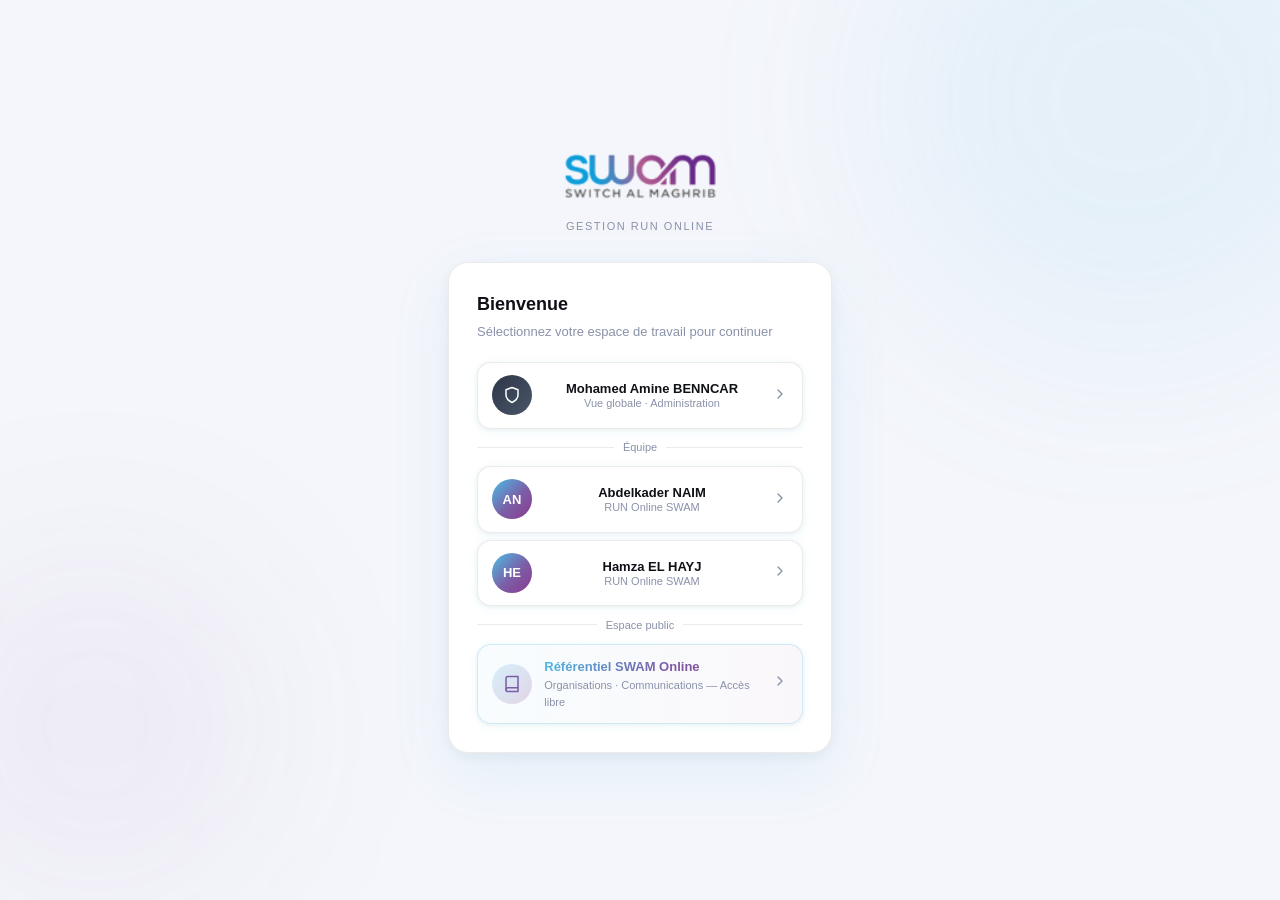
==== commit 00b5b7d6: "Add files via upload" ====
--- a/index.html
+++ b/index.html
@@ -1,201 +1,306 @@
 <!DOCTYPE html>
 <html lang="fr">
 <head>
-<meta charset="UTF-8"><meta name="viewport" content="width=device-width,initial-scale=1">
-<title>SWAM Online Hub</title>
-<link rel="stylesheet" href="hub-style.css">
+<meta charset="UTF-8">
+<meta name="viewport" content="width=device-width, initial-scale=1.0">
+<title>SWAM — RUN Online</title>
+<link rel="stylesheet" href="style.css">
 <style>
-body{display:flex;align-items:center;justify-content:center;min-height:100vh;background:#fff}
-.portal{width:100%;max-width:420px;padding:2rem;text-align:center}
-.portal-logo{margin-bottom:1.5rem;display:flex;justify-content:center}
-.portal-title{font-size:24px;font-weight:800;letter-spacing:-.4px;margin-bottom:.375rem;color:#111}
-.portal-sub{font-size:13px;color:#888;margin-bottom:2rem;font-family:var(--mono)}
-.portal-btns{display:flex;flex-direction:column;gap:.5rem;text-align:left}
-.portal-sep{display:flex;align-items:center;gap:.75rem;margin:.25rem 0}
-.portal-sep::before,.portal-sep::after{content:'';flex:1;height:1px;background:#e5e5e5}
-.portal-sep span{font-size:10px;color:#aaa;text-transform:uppercase;letter-spacing:.08em;font-family:var(--mono);white-space:nowrap}
-.portal-btn{display:flex;align-items:center;gap:.875rem;padding:.875rem 1.125rem;border:1.5px solid #e5e5e5;background:#fff;cursor:pointer;text-align:left;text-decoration:none;transition:all .15s;width:100%;font-family:inherit}
-.portal-btn:hover{border-color:#111;background:#fafafa}
-.portal-btn.public{border-color:rgba(75,191,232,.3)}
-.portal-btn.public:hover{border-color:var(--cyan)}
-.portal-av{width:40px;height:40px;background:#111;display:flex;align-items:center;justify-content:center;font-size:12px;font-weight:700;color:#fff;flex-shrink:0;font-family:var(--mono)}
-.portal-av.cyan{background:var(--cyan)}
-.portal-av.violet{background:var(--violet)}
-.portal-av.grad{background:linear-gradient(135deg,var(--cyan),var(--violet))}
-.portal-name{font-size:13px;font-weight:700;color:#111;display:block}
-.portal-role{font-size:11px;color:#888;display:block;margin-top:1px;font-family:var(--mono)}
-.portal-arrow{margin-left:auto;font-size:18px;color:#ccc;line-height:1}
-.portal-btn:hover .portal-arrow{color:#111}
-/* Modal */
-.pw-overlay{position:fixed;inset:0;background:rgba(0,0,0,.5);z-index:200;display:flex;align-items:center;justify-content:center;padding:1rem}
-.pw-modal{background:#fff;width:100%;max-width:380px;padding:2rem}
-.pw-mhdr{display:flex;align-items:center;justify-content:space-between;margin-bottom:1.5rem}
-.pw-mtitle{font-size:18px;font-weight:800;color:#111;letter-spacing:-.3px}
-.pw-close{background:none;border:none;cursor:pointer;font-size:22px;color:#aaa;line-height:1;padding:0}
-.pw-close:hover{color:#111}
-.tabs-row{display:flex;border-bottom:1.5px solid #e5e5e5;margin-bottom:1.25rem;gap:0}
-.tab-btn{padding:.5rem 0;margin-right:1.25rem;font-size:11px;font-weight:700;color:#888;border:none;background:none;cursor:pointer;font-family:var(--mono);border-bottom:2px solid transparent;margin-bottom:-1.5px;transition:all .15s;text-transform:uppercase;letter-spacing:.06em}
-.tab-btn.active{color:#111;border-bottom-color:var(--cyan)}
-.pw-field{margin-bottom:1rem}
-.pw-field label{display:block;font-size:10px;font-weight:700;text-transform:uppercase;letter-spacing:.08em;color:#111;margin-bottom:5px;font-family:var(--mono)}
-.pw-field input{width:100%;border:none;border-bottom:1.5px solid #ccc;padding:8px 0;font-size:14px;color:#111;background:transparent;outline:none;font-family:inherit;transition:border-color .15s}
-.pw-field input:focus{border-bottom-color:#111}
-.err-msg{font-size:12px;color:#dc2626;background:#fef2f2;border-left:3px solid #dc2626;padding:7px 10px;margin-bottom:.75rem;display:none}
-.err-msg.show{display:block}
-.ok-msg{font-size:12px;color:#16a34a;background:#f0fdf4;border-left:3px solid #22c55e;padding:7px 10px;margin-bottom:.75rem;display:none}
-.ok-msg.show{display:block}
-.pw-footer{display:flex;justify-content:flex-end;gap:.5rem;margin-top:1rem;padding-top:1rem;border-top:1px solid #e5e5e5}
-.hidden{display:none!important}
-@keyframes shake{0%,100%{transform:translateX(0)}25%,75%{transform:translateX(-5px)}50%{transform:translateX(5px)}}
-.shake{animation:shake .3s ease}
-@keyframes fadeUp{from{opacity:0;transform:translateY(10px)}to{opacity:1;transform:translateY(0)}}
-.portal-logo,.portal-title,.portal-sub{animation:fadeUp .4s ease both}
-.portal-btns{animation:fadeUp .4s ease .1s both}
+body{min-height:100vh;display:flex;align-items:center;justify-content:center;background:var(--bg);position:relative;overflow:hidden}
+.login-scene{position:relative;z-index:1;display:flex;flex-direction:column;align-items:center;gap:2rem;width:100%;max-width:440px;padding:2rem}
+.login-logo-wrap{display:flex;flex-direction:column;align-items:center;gap:.75rem;animation:float 4s ease-in-out infinite}
+.login-tagline{font-size:11px;color:var(--text3);letter-spacing:.14em;text-transform:uppercase;margin-top:.25rem}
+.login-card{background:rgba(255,255,255,.95);backdrop-filter:blur(20px);-webkit-backdrop-filter:blur(20px);border:1px solid var(--bd);border-radius:var(--r2);padding:2rem;width:100%;box-shadow:0 20px 60px rgba(75,191,232,.1),0 4px 16px rgba(0,0,0,.06),inset 0 1px 0 rgba(255,255,255,.9)}
+.login-card h2{font-size:18px;font-weight:700;margin-bottom:.25rem;color:var(--text)}
+.login-card p{font-size:13px;color:var(--text3);margin-bottom:1.5rem}
+.login-sep{display:flex;align-items:center;gap:.625rem;margin:.75rem 0}
+.login-sep::before,.login-sep::after{content:'';flex:1;height:1px;background:var(--bd)}
+.login-sep span{font-size:11px;color:var(--text3)}
+.lbtn{display:flex;align-items:center;gap:.875rem;padding:.875rem 1rem;border:1px solid var(--bd);border-radius:var(--r);background:#fff;cursor:pointer;width:100%;margin-bottom:.5rem;transition:all .22s cubic-bezier(.22,1,.36,1);box-shadow:var(--shadow);text-decoration:none}
+.lbtn:last-child{margin-bottom:0}
+.lbtn:hover{border-color:rgba(75,191,232,.4);transform:translateY(-2px);box-shadow:var(--shadow-hover)}
+.lbtn:active{transform:scale(.98)}
+.lbtn-av{width:40px;height:40px;border-radius:50%;display:flex;align-items:center;justify-content:center;font-size:13px;font-weight:700;color:#fff;flex-shrink:0}
+.av-grad{background:var(--grad)}.av-dark{background:linear-gradient(135deg,#2D3748,#4A5568)}
+.lbtn-info{flex:1}
+.lbtn-name{font-size:13px;font-weight:600;color:var(--text);display:block}
+.lbtn-role{font-size:11px;color:var(--text3);display:block;margin-top:1px}
+.lbtn-arrow{color:var(--text3);transition:transform .2s;flex-shrink:0}
+.lbtn:hover .lbtn-arrow{transform:translateX(3px);color:var(--c2)}
+.ref-btn{border-color:rgba(75,191,232,.25)!important;background:linear-gradient(90deg,rgba(75,191,232,.04),rgba(139,58,143,.04))!important}
+.ref-btn:hover{border-color:rgba(75,191,232,.5)!important}
+.ref-av{width:40px;height:40px;border-radius:50%;background:linear-gradient(135deg,rgba(75,191,232,.2),rgba(139,58,143,.2));display:flex;align-items:center;justify-content:center;flex-shrink:0}
+.ref-name{font-size:13px;font-weight:600;display:block;background:var(--grad);-webkit-background-clip:text;-webkit-text-fill-color:transparent;background-clip:text}
+
+/* Modal mot de passe */
+.overlay{position:fixed;inset:0;background:rgba(15,17,23,.45);backdrop-filter:blur(6px);-webkit-backdrop-filter:blur(6px);z-index:200;display:flex;align-items:center;justify-content:center;padding:1rem;animation:fadeIn .2s ease}
+.modal{background:#fff;border-radius:var(--r2);padding:2rem;width:100%;max-width:380px;box-shadow:0 24px 64px rgba(0,0,0,.18);border:1px solid var(--bd);animation:scaleIn .2s cubic-bezier(.22,1,.36,1)}
+.modal-av{width:52px;height:52px;border-radius:50%;background:var(--grad);display:flex;align-items:center;justify-content:center;font-size:17px;font-weight:700;color:#fff;margin:0 auto 1rem}
+.modal-av.dark{background:linear-gradient(135deg,#2D3748,#4A5568)}
+.modal h3{font-size:16px;font-weight:700;color:var(--text);margin-bottom:.25rem;text-align:center}
+.modal .sub{font-size:12px;color:var(--text3);margin-bottom:1.375rem;text-align:center}
+.tab-row{display:flex;gap:2px;background:var(--bg3);border:1px solid var(--bd);border-radius:10px;padding:3px;margin-bottom:1.25rem}
+.tab-btn{flex:1;padding:7px;border-radius:8px;font-size:12px;cursor:pointer;color:var(--text3);border:none;background:none;font-family:inherit;transition:all .2s;font-weight:500;display:flex;align-items:center;justify-content:center;gap:.35rem}
+.tab-btn.active{background:#fff;color:var(--c2);border:1px solid var(--bd);box-shadow:var(--shadow)}
+.pw-wrap{position:relative;margin-bottom:.75rem}
+.pw-wrap label{display:block;font-size:11px;color:var(--text3);font-weight:500;text-transform:uppercase;letter-spacing:.05em;margin-bottom:5px}
+.pw-wrap input{width:100%;border:1.5px solid var(--bd);border-radius:10px;padding:10px 40px 10px 12px;font-size:14px;color:var(--text);font-family:inherit;outline:none;transition:all .2s;background:#F4F6FB}
+.pw-wrap input:focus{border-color:rgba(75,191,232,.6);background:#fff;box-shadow:0 0 0 3px rgba(75,191,232,.12)}
+.eye-btn{position:absolute;right:10px;bottom:10px;background:none;border:none;cursor:pointer;color:var(--text3);display:flex;padding:2px}
+.err{font-size:12px;color:#DC2626;display:none;align-items:center;gap:.375rem;background:#FEF2F2;padding:8px 10px;border-radius:8px;border:1px solid #FCA5A5;margin-bottom:.75rem}
+.err.show{display:flex}
+.ok-msg{font-size:12px;color:#059669;display:none;align-items:center;gap:.375rem;background:#F0FDF4;padding:8px 10px;border-radius:8px;border:1px solid #6EE7B7;margin-bottom:.75rem}
+.ok-msg.show{display:flex}
+.modal-btns{display:flex;gap:.5rem;margin-top:1.125rem}
+.modal-btns .btn-grad{flex:1;justify-content:center;padding:10px}
+@keyframes fadeIn{from{opacity:0}to{opacity:1}}
+@keyframes scaleIn{from{opacity:0;transform:scale(.95)}to{opacity:1;transform:scale(1)}}
+@keyframes shake{0%,100%{transform:translateX(0)}20%,60%{transform:translateX(-6px)}40%,80%{transform:translateX(6px)}}
+.shake{animation:shake .35s ease}
 </style>
 </head>
 <body>
-<div class="toast-wrap" id="toast-wrap" style="position:fixed;bottom:1.5rem;right:1.5rem;z-index:999;display:flex;flex-direction:column;gap:.375rem;pointer-events:none"></div>
-
-<div class="portal">
-  <div class="portal-logo"><img src="[data-uri]" alt="SWAM Switch Al Maghrib" style="height:56px;width:auto"></div>
-  <div class="portal-title">SWAM Online Hub</div>
-  <div class="portal-sub">Sélectionnez votre espace de travail</div>
-
-  <div class="portal-btns">
-    <button class="portal-btn" onclick="openModal('manager')">
-      <div class="portal-av">MB</div>
-      <div><span class="portal-name">Mohamed Amine BENNCAR</span><span class="portal-role">Manager · Vue globale</span></div>
-      <span class="portal-arrow">›</span>
+<div class="orb orb1"></div>
+<div class="orb orb2"></div>
+
+<div class="login-scene">
+  <div class="login-logo-wrap au">
+    <img src="[data-uri]" alt="SWAM Switch Al Maghrib" class="swam-logo-lg">
+    <div class="login-tagline">Gestion RUN Online</div>
+  </div>
+  <div class="login-card au d2">
+    <h2>Bienvenue</h2>
+    <p>Sélectionnez votre espace de travail pour continuer</p>
+
+    <button class="lbtn" onclick="openModal('manager')">
+      <div class="lbtn-av av-dark">
+        <svg width="18" height="18" viewBox="0 0 24 24" fill="none" stroke="currentColor" stroke-width="2" stroke-linecap="round" stroke-linejoin="round"><path d="M12 22s8-4 8-10V5l-8-3-8 3v7c0 6 8 10 8 10z"/></svg>
+      </div>
+      <div class="lbtn-info"><span class="lbtn-name">Mohamed Amine BENNCAR</span><span class="lbtn-role">Vue globale · Administration</span></div>
+      <span class="lbtn-arrow"><svg width="16" height="16" viewBox="0 0 24 24" fill="none" stroke="currentColor" stroke-width="2" stroke-linecap="round" stroke-linejoin="round"><polyline points="9 18 15 12 9 6"/></svg></span>
     </button>
 
-    <div class="portal-sep"><span>Équipe RUN</span></div>
-
-    <button class="portal-btn" onclick="openModal('ak')">
-      <div class="portal-av cyan">AN</div>
-      <div><span class="portal-name">Abdelkader NAIM</span><span class="portal-role">RUN Online SWAM</span></div>
-      <span class="portal-arrow">›</span>
+    <div class="login-sep"><span>Équipe</span></div>
+
+    <button class="lbtn" onclick="openModal('ak')">
+      <div class="lbtn-av av-grad">AN</div>
+      <div class="lbtn-info"><span class="lbtn-name">Abdelkader NAIM</span><span class="lbtn-role">RUN Online SWAM</span></div>
+      <span class="lbtn-arrow"><svg width="16" height="16" viewBox="0 0 24 24" fill="none" stroke="currentColor" stroke-width="2" stroke-linecap="round" stroke-linejoin="round"><polyline points="9 18 15 12 9 6"/></svg></span>
     </button>
 
-    <button class="portal-btn" onclick="openModal('hz')">
-      <div class="portal-av violet">HE</div>
-      <div><span class="portal-name">Hamza EL HAYJ</span><span class="portal-role">RUN Online SWAM</span></div>
-      <span class="portal-arrow">›</span>
+    <button class="lbtn" onclick="openModal('hz')">
+      <div class="lbtn-av av-grad">HE</div>
+      <div class="lbtn-info"><span class="lbtn-name">Hamza EL HAYJ</span><span class="lbtn-role">RUN Online SWAM</span></div>
+      <span class="lbtn-arrow"><svg width="16" height="16" viewBox="0 0 24 24" fill="none" stroke="currentColor" stroke-width="2" stroke-linecap="round" stroke-linejoin="round"><polyline points="9 18 15 12 9 6"/></svg></span>
     </button>
 
-    <div class="portal-sep"><span>Accès libre</span></div>
-
-    <a href="referentiel.html" class="portal-btn public">
-      <div class="portal-av grad" style="font-size:16px">📋</div>
-      <div>
-        <span class="portal-name" style="color:var(--cyan)">Référentiel SWAM Online</span>
-        <span class="portal-role">Organisations · Communications</span>
-      </div>
-      <span class="portal-arrow" style="color:var(--cyan)">›</span>
+    <div class="login-sep"><span>Espace public</span></div>
+
+    <a href="referentiel.html" class="lbtn ref-btn">
+      <div class="ref-av">
+        <svg width="18" height="18" viewBox="0 0 24 24" fill="none" stroke="#7B5EA7" stroke-width="2" stroke-linecap="round" stroke-linejoin="round"><path d="M4 19.5A2.5 2.5 0 0 1 6.5 17H20"/><path d="M6.5 2H20v20H6.5A2.5 2.5 0 0 1 4 19.5v-15A2.5 2.5 0 0 1 6.5 2z"/></svg>
+      </div>
+      <div class="lbtn-info">
+        <span class="ref-name">Référentiel SWAM Online</span>
+        <span class="lbtn-role">Organisations · Communications — Accès libre</span>
+      </div>
+      <span class="lbtn-arrow"><svg width="16" height="16" viewBox="0 0 24 24" fill="none" stroke="currentColor" stroke-width="2" stroke-linecap="round" stroke-linejoin="round"><polyline points="9 18 15 12 9 6"/></svg></span>
     </a>
   </div>
 </div>
 
-<!-- MODAL -->
-<div class="pw-overlay hidden" id="pw-overlay" onclick="if(event.target===this)closeModal()">
-  <div class="pw-modal">
-    <div class="pw-mhdr">
-      <div class="pw-mtitle" id="pw-name">Connexion</div>
-      <button class="pw-close" onclick="closeModal()">×</button>
+<!-- MODAL MOT DE PASSE -->
+<div class="overlay hidden" id="overlay" onclick="if(event.target===this)closeModal()">
+  <div class="modal">
+    <div class="modal-av" id="m-av"></div>
+    <h3 id="m-title"></h3>
+    <div class="sub" id="m-sub">Connectez-vous à votre espace</div>
+
+    <div class="tab-row">
+      <button class="tab-btn active" id="tab-login" onclick="switchTab('login')">
+        <svg width="13" height="13" viewBox="0 0 24 24" fill="none" stroke="currentColor" stroke-width="2" stroke-linecap="round" stroke-linejoin="round"><path d="M15 3h4a2 2 0 0 1 2 2v14a2 2 0 0 1-2 2h-4"/><polyline points="10 17 15 12 10 7"/><line x1="15" y1="12" x2="3" y2="12"/></svg>
+        Connexion
+      </button>
+      <button class="tab-btn" id="tab-chpw" onclick="switchTab('chpw')">
+        <svg width="13" height="13" viewBox="0 0 24 24" fill="none" stroke="currentColor" stroke-width="2" stroke-linecap="round" stroke-linejoin="round"><rect x="3" y="11" width="18" height="11" rx="2"/><path d="M7 11V7a5 5 0 0 1 10 0v4"/></svg>
+        Changer le mot de passe
+      </button>
     </div>
-    <div class="tabs-row">
-      <button class="tab-btn active" id="tab-l" onclick="switchTab('l')">Connexion</button>
-      <button class="tab-btn" id="tab-c" onclick="switchTab('c')">Changer le mot de passe</button>
+
+    <!-- Connexion -->
+    <div id="pane-login">
+      <div class="pw-wrap">
+        <label>Mot de passe</label>
+        <input type="password" id="pw-login" placeholder="Votre mot de passe…" onkeydown="if(event.key==='Enter')tryLogin()">
+        <button class="eye-btn" type="button" onclick="toggleEye('pw-login')">
+          <svg width="16" height="16" viewBox="0 0 24 24" fill="none" stroke="currentColor" stroke-width="2" stroke-linecap="round" stroke-linejoin="round"><path d="M1 12s4-8 11-8 11 8 11 8-4 8-11 8-11-8-11-8z"/><circle cx="12" cy="12" r="3"/></svg>
+        </button>
+      </div>
+      <div class="err" id="err-login">
+        <svg width="13" height="13" viewBox="0 0 24 24" fill="none" stroke="currentColor" stroke-width="2" stroke-linecap="round" stroke-linejoin="round"><circle cx="12" cy="12" r="10"/><line x1="12" y1="8" x2="12" y2="12"/><line x1="12" y1="16" x2="12.01" y2="16"/></svg>
+        Mot de passe incorrect
+      </div>
+      <div class="modal-btns">
+        <button class="btn-ghost" onclick="closeModal()">Annuler</button>
+        <button class="btn-grad" onclick="tryLogin()">
+          <svg width="14" height="14" viewBox="0 0 24 24" fill="none" stroke="currentColor" stroke-width="2" stroke-linecap="round" stroke-linejoin="round"><path d="M15 3h4a2 2 0 0 1 2 2v14a2 2 0 0 1-2 2h-4"/><polyline points="10 17 15 12 10 7"/><line x1="15" y1="12" x2="3" y2="12"/></svg>
+          Accéder
+        </button>
+      </div>
     </div>
-    <div id="pane-l">
-      <div class="pw-field"><label>Mot de passe</label><input type="password" id="pw-in" placeholder="Votre mot de passe…" onkeydown="if(event.key==='Enter')tryLogin()"></div>
-      <div class="err-msg" id="err-l">Mot de passe incorrect.</div>
-      <div class="pw-footer">
+
+    <!-- Changer mot de passe -->
+    <div id="pane-chpw" class="hidden">
+      <div class="pw-wrap">
+        <label>Mot de passe actuel</label>
+        <input type="password" id="pw-current" placeholder="Mot de passe actuel…">
+        <button class="eye-btn" type="button" onclick="toggleEye('pw-current')">
+          <svg width="16" height="16" viewBox="0 0 24 24" fill="none" stroke="currentColor" stroke-width="2" stroke-linecap="round" stroke-linejoin="round"><path d="M1 12s4-8 11-8 11 8 11 8-4 8-11 8-11-8-11-8z"/><circle cx="12" cy="12" r="3"/></svg>
+        </button>
+      </div>
+      <div class="pw-wrap">
+        <label>Nouveau mot de passe</label>
+        <input type="password" id="pw-new" placeholder="Nouveau mot de passe…">
+        <button class="eye-btn" type="button" onclick="toggleEye('pw-new')">
+          <svg width="16" height="16" viewBox="0 0 24 24" fill="none" stroke="currentColor" stroke-width="2" stroke-linecap="round" stroke-linejoin="round"><path d="M1 12s4-8 11-8 11 8 11 8-4 8-11 8-11-8-11-8z"/><circle cx="12" cy="12" r="3"/></svg>
+        </button>
+      </div>
+      <div class="pw-wrap">
+        <label>Confirmer le nouveau mot de passe</label>
+        <input type="password" id="pw-confirm" placeholder="Confirmez…" onkeydown="if(event.key==='Enter')tryChangePw()">
+        <button class="eye-btn" type="button" onclick="toggleEye('pw-confirm')">
+          <svg width="16" height="16" viewBox="0 0 24 24" fill="none" stroke="currentColor" stroke-width="2" stroke-linecap="round" stroke-linejoin="round"><path d="M1 12s4-8 11-8 11 8 11 8-4 8-11 8-11-8-11-8z"/><circle cx="12" cy="12" r="3"/></svg>
+        </button>
+      </div>
+      <div class="err" id="err-chpw">
+        <svg width="13" height="13" viewBox="0 0 24 24" fill="none" stroke="currentColor" stroke-width="2" stroke-linecap="round" stroke-linejoin="round"><circle cx="12" cy="12" r="10"/><line x1="12" y1="8" x2="12" y2="12"/><line x1="12" y1="16" x2="12.01" y2="16"/></svg>
+        <span id="err-chpw-txt"></span>
+      </div>
+      <div class="ok-msg" id="ok-chpw">
+        <svg width="13" height="13" viewBox="0 0 24 24" fill="none" stroke="currentColor" stroke-width="2" stroke-linecap="round" stroke-linejoin="round"><polyline points="20 6 9 17 4 12"/></svg>
+        Mot de passe modifié avec succès !
+      </div>
+      <div class="modal-btns">
         <button class="btn-ghost" onclick="closeModal()">Annuler</button>
-        <button class="btn-new" onclick="tryLogin()">Accéder →</button>
-      </div>
-    </div>
-    <div id="pane-c" class="hidden">
-      <div class="pw-field"><label>Mot de passe actuel</label><input type="password" id="pw-cur" placeholder="Actuel…"></div>
-      <div class="pw-field"><label>Nouveau mot de passe</label><input type="password" id="pw-new2" placeholder="Nouveau…"></div>
-      <div class="pw-field"><label>Confirmer</label><input type="password" id="pw-conf" placeholder="Confirmer…" onkeydown="if(event.key==='Enter')tryChange()"></div>
-      <div class="err-msg" id="err-c"></div>
-      <div class="ok-msg" id="ok-c">Mot de passe modifié avec succès !</div>
-      <div class="pw-footer">
-        <button class="btn-ghost" onclick="closeModal()">Annuler</button>
-        <button class="btn-new" onclick="tryChange()">Enregistrer</button>
+        <button class="btn-grad" onclick="tryChangePw()" id="btn-savepw">
+          <svg width="14" height="14" viewBox="0 0 24 24" fill="none" stroke="currentColor" stroke-width="2" stroke-linecap="round" stroke-linejoin="round"><path d="M19 21H5a2 2 0 0 1-2-2V5a2 2 0 0 1 2-2h11l5 5v11a2 2 0 0 1-2 2z"/><polyline points="17 21 17 13 7 13 7 21"/><polyline points="7 3 7 8 15 8"/></svg>
+          Enregistrer
+        </button>
       </div>
     </div>
   </div>
 </div>
+
 <script>
-const SB='https://qefpnyrumjacrznebtgf.supabase.co',KEY='eyJhbGciOiJIUzI1NiIsInR5cCI6IkpXVCJ9.eyJpc3MiOiJzdXBhYmFzZSIsInJlZiI6InFlZnBueXJ1bWphY3J6bmVidGdmIiwicm9sZSI6ImFub24iLCJpYXQiOjE3ODI0NTU3MzgsImV4cCI6MjA5ODAzMTczOH0.IbupYWa_yv8M7Ypzui97Fw3pc1VZt_ZEHE2RQvRz6S4';
-const H={'Content-Type':'application/json','apikey':KEY,'Authorization':'Bearer '+KEY,'Prefer':'return=representation'};
-
-async function sbGet(t,p){const r=await fetch(SB+'/rest/v1/'+t+(p||''),{headers:{'apikey':KEY,'Authorization':'Bearer '+KEY}});if(!r.ok)throw new Error();const tx=await r.text();return tx?JSON.parse(tx):[];}
-async function sbPatch(t,b,p){const r=await fetch(SB+'/rest/v1/'+t+p,{method:'PATCH',headers:H,body:JSON.stringify(b)});if(!r.ok)throw new Error();}
-
-const PAGES={manager:'manager.html',ak:'abdelkader.html',hz:'hamza.html'};
-const NAMES={manager:'Mohamed Amine BENNCAR',ak:'Abdelkader NAIM',hz:'Hamza EL HAYJ'};
-const FB={manager:'Manager2024!',ak:'Abdelkader2024!',hz:'Hamza2024!'};
-let WHO=null,PW={};
-
-async function loadPW(){
-  try{
-    const rows=await sbGet('passwords','?select=who,password');
-    rows.forEach(x=>{PW[x.who]=x.password;});
-  }catch(e){PW={...FB};}
-}
-
-function openModal(who){
-  WHO=who;
-  document.getElementById('pw-name').textContent=NAMES[who];
-  switchTab('l');
-  ['pw-in','pw-cur','pw-new2','pw-conf'].forEach(id=>{const el=document.getElementById(id);if(el)el.value='';});
-  document.getElementById('err-l').classList.remove('show');
-  document.getElementById('pw-overlay').classList.remove('hidden');
-  setTimeout(()=>document.getElementById('pw-in').focus(),100);
-}
-function closeModal(){document.getElementById('pw-overlay').classList.add('hidden');WHO=null;}
-function switchTab(t){
-  document.getElementById('tab-l').classList.toggle('active',t==='l');
-  document.getElementById('tab-c').classList.toggle('active',t==='c');
-  document.getElementById('pane-l').classList.toggle('hidden',t!=='l');
-  document.getElementById('pane-c').classList.toggle('hidden',t!=='c');
-}
-function tryLogin(){
-  const pw=document.getElementById('pw-in').value;
-  const stored=PW[WHO]||FB[WHO];
-  if(pw===stored){sessionStorage.setItem('swam_auth',WHO);window.location.href=PAGES[WHO];}
-  else{
-    const i=document.getElementById('pw-in');
-    i.classList.add('shake');setTimeout(()=>i.classList.remove('shake'),350);
-    document.getElementById('err-l').classList.add('show');
+const SB  = 'https://qefpnyrumjacrznebtgf.supabase.co';
+const KEY = 'eyJhbGciOiJIUzI1NiIsInR5cCI6IkpXVCJ9.eyJpc3MiOiJzdXBhYmFzZSIsInJlZiI6InFlZnBueXJ1bWphY3J6bmVidGdmIiwicm9sZSI6ImFub24iLCJpYXQiOjE3ODI0NTU3MzgsImV4cCI6MjA5ODAzMTczOH0.IbupYWa_yv8M7Ypzui97Fw3pc1VZt_ZEHE2RQvRz6S4';
+const H   = {'Content-Type':'application/json','apikey':KEY,'Authorization':'Bearer '+KEY,'Prefer':'return=representation'};
+
+const PAGES   = {manager:'manager.html', ak:'abdelkader.html', hz:'hamza.html'};
+const NAMES   = {manager:'Mohamed Amine BENNCAR', ak:'Abdelkader NAIM', hz:'Hamza EL HAYJ'};
+const INITS   = {manager:null, ak:'AN', hz:'HE'};
+const FALLBACK= {manager:'Manager2024!', ak:'Abdelkader2024!', hz:'Hamza2024!'};
+
+let WHO = null;
+let PW_CACHE = {};
+
+async function loadPasswords() {
+  try {
+    const r = await fetch(SB+'/rest/v1/passwords?select=who,password', {headers:{'apikey':KEY,'Authorization':'Bearer '+KEY}});
+    if (r.ok) { const rows=await r.json(); rows.forEach(x=>{PW_CACHE[x.who]=x.password;}); }
+  } catch(e) { PW_CACHE = {...FALLBACK}; }
+}
+
+function openModal(who) {
+  WHO = who;
+  const av = document.getElementById('m-av');
+  if (who === 'manager') {
+    av.className = 'modal-av dark';
+    av.innerHTML = '<svg width="22" height="22" viewBox="0 0 24 24" fill="none" stroke="currentColor" stroke-width="2" stroke-linecap="round" stroke-linejoin="round"><path d="M12 22s8-4 8-10V5l-8-3-8 3v7c0 6 8 10 8 10z"/></svg>';
+  } else {
+    av.className = 'modal-av';
+    av.textContent = INITS[who];
   }
-}
-async function tryChange(){
-  const cur=document.getElementById('pw-cur').value;
-  const nw=document.getElementById('pw-new2').value;
-  const cf=document.getElementById('pw-conf').value;
-  const errEl=document.getElementById('err-c');
-  errEl.classList.remove('show');document.getElementById('ok-c').classList.remove('show');
-  const stored=PW[WHO]||FB[WHO];
-  if(cur!==stored){errEl.textContent='Mot de passe actuel incorrect.';errEl.classList.add('show');return;}
-  if(nw.length<6){errEl.textContent='Au moins 6 caractères requis.';errEl.classList.add('show');return;}
-  if(nw!==cf){errEl.textContent='Les mots de passe ne correspondent pas.';errEl.classList.add('show');return;}
-  try{
-    await sbPatch('passwords',{password:nw},'?who=eq.'+WHO);
-    PW[WHO]=nw;
-    document.getElementById('ok-c').classList.add('show');
-    ['pw-cur','pw-new2','pw-conf'].forEach(id=>document.getElementById(id).value='');
-    setTimeout(()=>{document.getElementById('ok-c').classList.remove('show');switchTab('l');},2500);
-  }catch(e){errEl.textContent='Erreur de connexion.';errEl.classList.add('show');}
-}
-
-// Ping Supabase (juste pour vérifier)
-async function ping(){
-  try{await fetch(SB+'/rest/v1/projects?select=id&limit=1',{headers:{'apikey':KEY,'Authorization':'Bearer '+KEY}});}catch(e){}
-}
-ping();loadPW();
+  document.getElementById('m-title').textContent = NAMES[who];
+  switchTab('login');
+  resetFields();
+  document.getElementById('overlay').classList.remove('hidden');
+  setTimeout(()=>document.getElementById('pw-login').focus(), 100);
+}
+
+function closeModal() {
+  document.getElementById('overlay').classList.add('hidden');
+  WHO = null; resetFields();
+}
+
+function resetFields() {
+  ['pw-login','pw-current','pw-new','pw-confirm'].forEach(id=>{
+    const el=document.getElementById(id); if(el) el.value='';
+  });
+  document.getElementById('err-login').classList.remove('show');
+  document.getElementById('err-chpw').classList.remove('show');
+  document.getElementById('ok-chpw').classList.remove('show');
+}
+
+function switchTab(tab) {
+  document.getElementById('tab-login').classList.toggle('active', tab==='login');
+  document.getElementById('tab-chpw').classList.toggle('active', tab==='chpw');
+  document.getElementById('pane-login').classList.toggle('hidden', tab!=='login');
+  document.getElementById('pane-chpw').classList.toggle('hidden', tab!=='chpw');
+  document.getElementById('err-login').classList.remove('show');
+  document.getElementById('err-chpw').classList.remove('show');
+  document.getElementById('ok-chpw').classList.remove('show');
+  setTimeout(()=>{
+    if(tab==='login') document.getElementById('pw-login').focus();
+    else document.getElementById('pw-current').focus();
+  }, 80);
+}
+
+function toggleEye(inputId) {
+  const inp = document.getElementById(inputId);
+  inp.type = inp.type==='password' ? 'text' : 'password';
+}
+
+function tryLogin() {
+  const pw = document.getElementById('pw-login').value;
+  const stored = PW_CACHE[WHO] || FALLBACK[WHO];
+  if (pw === stored) {
+    sessionStorage.setItem('swam_auth', WHO);
+    window.location.href = PAGES[WHO];
+  } else {
+    const inp = document.getElementById('pw-login');
+    inp.classList.add('shake'); setTimeout(()=>inp.classList.remove('shake'), 400);
+    document.getElementById('err-login').classList.add('show');
+    inp.select();
+  }
+}
+
+async function tryChangePw() {
+  const current = document.getElementById('pw-current').value;
+  const newPw   = document.getElementById('pw-new').value;
+  const confirm = document.getElementById('pw-confirm').value;
+  const errEl   = document.getElementById('err-chpw');
+  const errTxt  = document.getElementById('err-chpw-txt');
+  const okEl    = document.getElementById('ok-chpw');
+  const btn     = document.getElementById('btn-savepw');
+  errEl.classList.remove('show'); okEl.classList.remove('show');
+  const stored = PW_CACHE[WHO] || FALLBACK[WHO];
+  if (current !== stored)    { errTxt.textContent='Mot de passe actuel incorrect'; errEl.classList.add('show'); return; }
+  if (newPw.length < 6)      { errTxt.textContent='Au moins 6 caractères requis';  errEl.classList.add('show'); return; }
+  if (newPw !== confirm)     { errTxt.textContent='Les mots de passe ne correspondent pas'; errEl.classList.add('show'); return; }
+  btn.disabled=true; btn.style.opacity='.6';
+  try {
+    const r = await fetch(SB+'/rest/v1/passwords?who=eq.'+WHO, {method:'PATCH', headers:H, body:JSON.stringify({password:newPw})});
+    if (!r.ok) throw new Error();
+    PW_CACHE[WHO] = newPw;
+    okEl.classList.add('show');
+    ['pw-current','pw-new','pw-confirm'].forEach(id=>document.getElementById(id).value='');
+    setTimeout(()=>{okEl.classList.remove('show'); switchTab('login');}, 2500);
+  } catch(e) { errTxt.textContent='Erreur de connexion. Réessayez.'; errEl.classList.add('show'); }
+  btn.disabled=false; btn.style.opacity='1';
+}
+
+loadPasswords();
 </script>
 </body>
-</html>
+</html>
--- a/style.css
+++ b/style.css
@@ -0,0 +1,374 @@
+/* ── RESET & BASE ── */
+*, *::before, *::after { box-sizing: border-box; margin: 0; padding: 0; }
+
+:root {
+  --c1: #4BBFE8;
+  --c2: #7B5EA7;
+  --c3: #8B3A8F;
+  --grad: linear-gradient(135deg, #4BBFE8 0%, #7B5EA7 55%, #8B3A8F 100%);
+  --grad90: linear-gradient(90deg, #4BBFE8, #8B3A8F);
+  --bg: #F4F6FB;
+  --bg2: #FFFFFF;
+  --bg3: #EEF0F7;
+  --text: #0F1117;
+  --text2: #4A5168;
+  --text3: #8A92AA;
+  --bd: rgba(0,0,0,0.08);
+  --bd2: rgba(0,0,0,0.14);
+  --shadow: 0 2px 12px rgba(75,191,232,0.08), 0 1px 4px rgba(0,0,0,0.06);
+  --shadow-hover: 0 8px 32px rgba(75,191,232,0.18), 0 2px 8px rgba(0,0,0,0.08);
+  --r: 14px;
+  --r2: 20px;
+}
+
+html, body {
+  height: 100%;
+  background: var(--bg);
+  color: var(--text);
+  font-family: 'Inter', -apple-system, BlinkMacSystemFont, 'Segoe UI', sans-serif;
+  font-size: 14px;
+  line-height: 1.5;
+  overflow-x: hidden;
+}
+
+.hidden { display: none !important; }
+
+/* ── ANIMATIONS ── */
+@keyframes fadeUp {
+  from { opacity: 0; transform: translateY(16px); }
+  to   { opacity: 1; transform: translateY(0); }
+}
+@keyframes float {
+  0%, 100% { transform: translateY(0); }
+  50%       { transform: translateY(-7px); }
+}
+@keyframes pulse {
+  0%, 100% { opacity: .4; }
+  50%       { opacity: 1; }
+}
+@keyframes spin {
+  to { transform: rotate(360deg); }
+}
+@keyframes scaleIn {
+  from { opacity: 0; transform: scale(.96); }
+  to   { opacity: 1; transform: scale(1); }
+}
+@keyframes countUp {
+  from { opacity: 0; transform: translateY(6px); }
+  to   { opacity: 1; transform: translateY(0); }
+}
+
+.au  { animation: fadeUp .45s cubic-bezier(.22,1,.36,1) both; }
+.d1  { animation-delay: .06s; }
+.d2  { animation-delay: .12s; }
+.d3  { animation-delay: .18s; }
+.d4  { animation-delay: .24s; }
+
+/* ── BG ORBS ── */
+.orb {
+  position: fixed;
+  border-radius: 50%;
+  filter: blur(90px);
+  pointer-events: none;
+  z-index: 0;
+}
+.orb1 { width: 500px; height: 500px; background: rgba(75,191,232,.09); top: -150px; right: -100px; }
+.orb2 { width: 350px; height: 350px; background: rgba(139,58,143,.06); bottom: 0; left: -80px; }
+
+/* ── TOPBAR ── */
+.topbar {
+  display: flex;
+  align-items: center;
+  justify-content: space-between;
+  padding: .7rem 1.5rem;
+  background: rgba(255,255,255,.88);
+  backdrop-filter: blur(20px);
+  -webkit-backdrop-filter: blur(20px);
+  border-bottom: 1px solid var(--bd);
+  position: sticky;
+  top: 0;
+  z-index: 100;
+  gap: .75rem;
+  box-shadow: 0 1px 0 var(--bd);
+}
+.topbar-left  { display: flex; align-items: center; gap: 1rem; }
+.topbar-logo  { display: flex; align-items: center; }
+.topbar-logo img { height: 32px; width: auto; }
+.topbar-div   { width: 1px; height: 22px; background: var(--bd2); }
+.topbar-title { font-size: 11px; color: var(--text3); }
+.topbar-title strong { color: var(--text2); font-weight: 600; display: block; font-size: 12px; }
+.topbar-right { display: flex; align-items: center; gap: .5rem; }
+
+/* Supabase pill */
+.sb-pill {
+  display: flex; align-items: center; gap: .375rem;
+  background: #fff; border: 1px solid var(--bd); border-radius: 20px;
+  padding: 5px 11px; font-size: 11px; color: var(--text3);
+  cursor: pointer; transition: all .2s; box-shadow: var(--shadow);
+}
+.sb-pill:hover { border-color: rgba(75,191,232,.4); }
+.sb-dot {
+  width: 6px; height: 6px; border-radius: 50%;
+  background: #D1D9E0; transition: background .3s; flex-shrink: 0;
+}
+.sb-dot.ok  { background: #10B981; box-shadow: 0 0 5px rgba(16,185,129,.4); }
+.sb-dot.err { background: #EF4444; }
+.sb-dot.chk { animation: pulse .8s infinite; background: #4BBFE8; }
+
+/* User chip */
+.user-chip {
+  display: flex; align-items: center; gap: .5rem;
+  background: #fff; border: 1px solid var(--bd); border-radius: 20px;
+  padding: 4px 12px 4px 5px; box-shadow: var(--shadow);
+}
+.u-av {
+  width: 24px; height: 24px; border-radius: 50%;
+  background: var(--grad); display: flex; align-items: center;
+  justify-content: center; font-size: 9px; font-weight: 700; color: #fff;
+}
+.u-name { font-size: 12px; color: var(--text2); font-weight: 500; }
+
+/* Logout btn */
+.btn-logout {
+  background: #fff; border: 1px solid var(--bd); border-radius: 8px;
+  padding: 5px 11px; cursor: pointer; font-size: 12px; color: var(--text3);
+  display: flex; align-items: center; gap: 4px; font-family: inherit;
+  transition: all .2s; box-shadow: var(--shadow); text-decoration: none;
+}
+.btn-logout:hover { border-color: rgba(239,68,68,.3); color: #EF4444; background: #FEF2F2; }
+
+/* ── LAYOUT ── */
+.app-body { display: flex; flex: 1; min-height: calc(100vh - 57px); }
+
+/* ── SIDEBAR ── */
+.sidebar {
+  width: 220px; flex-shrink: 0;
+  background: var(--bg2); border-right: 1px solid var(--bd);
+  padding: 1rem 0; display: flex; flex-direction: column; gap: .125rem;
+  transition: width .3s cubic-bezier(.22,1,.36,1); overflow: hidden;
+  box-shadow: 2px 0 8px rgba(0,0,0,.03);
+  position: sticky; top: 57px; height: calc(100vh - 57px);
+}
+.sidebar.collapsed { width: 52px; }
+.sb-toggle {
+  background: none; border: none; cursor: pointer; color: var(--text3);
+  padding: .5rem 1rem; display: flex; align-items: center;
+  margin-bottom: .375rem; font-family: inherit; transition: color .2s;
+}
+.sb-toggle:hover { color: var(--text); }
+.nav-section {
+  font-size: 10px; color: var(--text3); text-transform: uppercase;
+  letter-spacing: .1em; padding: .5rem 1rem; margin-top: .25rem;
+  white-space: nowrap; overflow: hidden; font-weight: 500;
+}
+.sidebar.collapsed .nav-section { opacity: 0; }
+.nav-item {
+  display: flex; align-items: center; gap: .75rem;
+  padding: .6rem 1rem; cursor: pointer; color: var(--text3);
+  font-size: 13px; font-weight: 400; transition: all .18s;
+  position: relative; white-space: nowrap; border: none;
+  background: none; font-family: inherit; width: 100%; margin: 1px 0;
+  text-decoration: none;
+}
+.nav-item::before {
+  content: ''; position: absolute; left: 0; top: 4px; bottom: 4px;
+  width: 3px; background: var(--grad); border-radius: 0 3px 3px 0;
+  opacity: 0; transition: opacity .18s;
+}
+.nav-item.active { color: var(--c2); background: linear-gradient(90deg,rgba(75,191,232,.08),transparent); font-weight: 500; }
+.nav-item.active::before { opacity: 1; }
+.nav-item:hover:not(.active) { color: var(--text); background: var(--bg3); }
+.nav-icon { font-size: 18px; flex-shrink: 0; line-height: 1; }
+.nav-label { opacity: 1; transition: opacity .2s; }
+.sidebar.collapsed .nav-label { opacity: 0; pointer-events: none; }
+
+/* ── CONTENT ── */
+.content { flex: 1; overflow-y: auto; padding: 1.5rem; min-width: 0; background: var(--bg); position: relative; z-index: 1; }
+
+/* ── PAGE HEADER ── */
+.page-hdr { margin-bottom: 1.75rem; }
+.page-hdr-top { display: flex; align-items: flex-start; justify-content: space-between; gap: 1rem; }
+.page-title { font-size: 22px; font-weight: 700; color: var(--text); letter-spacing: -.4px; }
+.page-sub { font-size: 13px; color: var(--text3); margin-top: .2rem; }
+.grad-accent { height: 2px; width: 44px; background: var(--grad90); border-radius: 2px; margin-top: .75rem; }
+
+/* ── STAT CARDS ── */
+.stats-grid { display: grid; grid-template-columns: repeat(3,1fr); gap: .875rem; margin-bottom: 1.5rem; }
+.stat-card {
+  background: #fff; border: 1px solid var(--bd); border-radius: var(--r2);
+  padding: 1.25rem 1.375rem; position: relative; overflow: hidden;
+  transition: transform .22s cubic-bezier(.22,1,.36,1), box-shadow .22s;
+  box-shadow: var(--shadow);
+}
+.stat-card:hover { transform: translateY(-3px); box-shadow: var(--shadow-hover); }
+.stat-card.accent { background: var(--grad); border: none; box-shadow: 0 8px 24px rgba(75,191,232,.3); }
+.stat-card.accent .stat-label { color: rgba(255,255,255,.75); }
+.stat-card.accent .stat-val   { color: #fff; }
+.stat-card.accent .stat-trend { color: rgba(255,255,255,.65); }
+.stat-glow { position: absolute; width: 100px; height: 100px; border-radius: 50%; filter: blur(40px); opacity: .18; right: -20px; top: -20px; pointer-events: none; }
+.g1c { background: #4BBFE8; }
+.g2c { background: #7B5EA7; }
+.g3c { background: #8B3A8F; }
+.stat-label { font-size: 11px; color: var(--text3); text-transform: uppercase; letter-spacing: .06em; margin-bottom: .5rem; position: relative; z-index: 1; font-weight: 500; }
+.stat-val   { font-size: 28px; font-weight: 700; color: var(--text); letter-spacing: -.5px; position: relative; z-index: 1; animation: countUp .4s ease; }
+.stat-trend { font-size: 11px; color: var(--text3); margin-top: .375rem; position: relative; z-index: 1; }
+.stat-icon  { position: absolute; right: 1.125rem; top: 1.125rem; font-size: 22px; opacity: .08; z-index: 1; }
+.stat-card.accent .stat-icon { opacity: .25; color: #fff; }
+
+/* ── GLASS CARD ── */
+.glass-card { background: #fff; border: 1px solid var(--bd); border-radius: var(--r2); padding: 1.375rem; box-shadow: var(--shadow); }
+.glass-card-hdr { display: flex; align-items: center; justify-content: space-between; margin-bottom: 1.125rem; }
+.glass-card-title { font-size: 14px; font-weight: 600; color: var(--text); display: flex; align-items: center; gap: .5rem; }
+
+/* ── FORM ── */
+.form-grid   { display: grid; gap: .75rem; margin-bottom: .75rem; }
+.g2f { grid-template-columns: 1fr 1fr; }
+.g1f { grid-template-columns: 1fr; }
+
+.field-label {
+  display: block; font-size: 11px; color: var(--text3);
+  margin-bottom: 5px; font-weight: 500; text-transform: uppercase; letter-spacing: .05em;
+}
+.field-input {
+  width: 100%; background: #F4F6FB; border: 1px solid var(--bd);
+  border-radius: 10px; padding: 9px 12px; font-size: 13px;
+  color: var(--text); font-family: inherit; outline: none; transition: all .2s;
+}
+.field-input:focus { border-color: rgba(75,191,232,.6); background: #fff; box-shadow: 0 0 0 3px rgba(75,191,232,.12); }
+textarea.field-input { resize: vertical; min-height: 80px; line-height: 1.5; }
+
+.btn-grad {
+  background: var(--grad); color: #fff; border: none; border-radius: 10px;
+  padding: 9px 18px; font-size: 13px; font-weight: 600; cursor: pointer;
+  font-family: inherit; display: inline-flex; align-items: center; gap: .375rem;
+  transition: all .2s cubic-bezier(.22,1,.36,1); white-space: nowrap;
+  box-shadow: 0 4px 14px rgba(75,191,232,.3); text-decoration: none;
+}
+.btn-grad:hover  { transform: translateY(-1px); box-shadow: 0 8px 24px rgba(75,191,232,.4); }
+.btn-grad:active { transform: scale(.97); }
+.btn-grad:disabled { opacity: .5; cursor: not-allowed; transform: none; }
+
+.btn-ghost {
+  background: #fff; border: 1px solid var(--bd); border-radius: 10px;
+  padding: 8px 14px; font-size: 12px; color: var(--text2); cursor: pointer;
+  font-family: inherit; display: inline-flex; align-items: center; gap: .35rem;
+  transition: all .2s; box-shadow: var(--shadow);
+}
+.btn-ghost:hover  { border-color: var(--bd2); background: var(--bg3); }
+.btn-ghost.danger { color: #DC2626; }
+.btn-ghost.danger:hover { border-color: rgba(220,38,38,.25); background: #FEF2F2; }
+
+.row-ab { display: flex; align-items: flex-end; }
+
+/* ── ACTION CARDS ── */
+.action-list { display: flex; flex-direction: column; gap: .625rem; }
+.acard {
+  background: #fff; border: 1px solid var(--bd); border-radius: var(--r);
+  padding: .875rem 1.125rem .875rem 1.25rem;
+  position: relative; overflow: hidden;
+  transition: all .2s cubic-bezier(.22,1,.36,1);
+  box-shadow: var(--shadow);
+  animation: fadeUp .35s cubic-bezier(.22,1,.36,1) both;
+}
+.acard::before { content: ''; position: absolute; left: 0; top: 0; bottom: 0; width: 3px; background: var(--grad); }
+.acard:hover { transform: translateX(3px); box-shadow: var(--shadow-hover); border-color: rgba(75,191,232,.22); }
+.acard-meta { display: flex; flex-wrap: wrap; gap: .35rem; margin-bottom: .5rem; }
+.chip { font-size: 11px; padding: 3px 9px; border-radius: 20px; font-weight: 500; display: inline-flex; align-items: center; gap: 3px; }
+.ch-date { background: #EEF0F7; color: var(--text3); border: 1px solid var(--bd); }
+.ch-proj { background: rgba(75,191,232,.1); color: #1A7A9E; border: 1px solid rgba(75,191,232,.22); }
+.ch-sub  { background: rgba(123,94,167,.1); color: #4A2D80; border: 1px solid rgba(123,94,167,.2); }
+.ch-ak   { background: rgba(75,191,232,.1); color: #1A7A9E; border: 1px solid rgba(75,191,232,.22); }
+.ch-hz   { background: rgba(139,58,143,.1); color: #6B1F70; border: 1px solid rgba(139,58,143,.2); }
+.acard-desc { font-size: 13px; color: var(--text2); line-height: 1.55; }
+.acard-foot { display: flex; justify-content: flex-end; gap: .35rem; margin-top: .75rem; padding-top: .75rem; border-top: 1px solid var(--bd); }
+
+/* ── FILTERS ── */
+.filters-bar {
+  display: flex; gap: .625rem; flex-wrap: wrap; align-items: flex-end;
+  padding: .875rem 1.125rem; background: #fff; border: 1px solid var(--bd);
+  border-radius: var(--r); margin-bottom: 1.125rem; box-shadow: var(--shadow);
+}
+.fg { min-width: 110px; flex: 1; }
+
+/* ── PROJECTS ── */
+.pcard {
+  background: #fff; border: 1px solid var(--bd); border-radius: var(--r);
+  padding: .875rem 1rem; margin-bottom: .5rem;
+  transition: all .2s; box-shadow: var(--shadow);
+  animation: fadeUp .3s ease both;
+}
+.pcard:hover { border-color: rgba(75,191,232,.25); box-shadow: var(--shadow-hover); }
+.pcard-hdr  { display: flex; align-items: center; justify-content: space-between; }
+.pcard-name-btn {
+  display: flex; align-items: center; gap: .625rem; cursor: pointer;
+  background: none; border: none; color: var(--text); font-size: 13px;
+  font-weight: 500; font-family: inherit; padding: 0; flex: 1; text-align: left;
+}
+.pcard-icon {
+  width: 28px; height: 28px; border-radius: 8px; flex-shrink: 0;
+  background: linear-gradient(135deg,rgba(75,191,232,.15),rgba(139,58,143,.15));
+  display: flex; align-items: center; justify-content: center; font-size: 15px;
+  border: 1px solid rgba(75,191,232,.2);
+}
+.pbadge { font-size: 10px; color: var(--text3); background: var(--bg3); padding: 2px 7px; border-radius: 20px; border: 1px solid var(--bd); }
+.st-panel { margin-top: .75rem; padding-top: .75rem; border-top: 1px solid var(--bd); animation: scaleIn .2s ease; }
+.st-row { display: flex; align-items: center; justify-content: space-between; padding: 5px 0; border-bottom: 1px solid rgba(0,0,0,.04); font-size: 13px; color: var(--text2); }
+.st-row:last-of-type { border-bottom: none; }
+.st-dot { width: 5px; height: 5px; border-radius: 50%; flex-shrink: 0; background: var(--grad90); }
+.st-name { display: flex; align-items: center; gap: .5rem; flex: 1; }
+.add-il { display: flex; gap: .5rem; margin-top: .625rem; }
+.add-il .field-input { flex: 1; }
+.edit-il { display: flex; gap: .4rem; align-items: center; flex: 1; }
+.edit-il .field-input { flex: 1; }
+.add-pbox { background: var(--bg3); border: 1px solid var(--bd); border-radius: var(--r); padding: 1rem; margin-bottom: .75rem; animation: scaleIn .2s ease; box-shadow: var(--shadow); }
+
+/* ── NAV TABS ── */
+.nav-tabs { display: flex; gap: 2px; background: var(--bg3); border: 1px solid var(--bd); border-radius: 12px; padding: 3px; margin-bottom: 1.375rem; }
+.ntab { flex: 1; text-align: center; padding: 7px; border-radius: 9px; font-size: 12px; cursor: pointer; color: var(--text3); border: none; background: none; font-family: inherit; transition: all .2s; display: flex; align-items: center; justify-content: center; gap: .375rem; font-weight: 500; }
+.ntab.active { background: #fff; color: var(--c2); border: 1px solid var(--bd); box-shadow: var(--shadow); }
+.ntab:hover:not(.active) { color: var(--text2); }
+
+/* ── SEC HEADER ── */
+.sec-hdr { display: flex; align-items: center; justify-content: space-between; margin-bottom: .875rem; }
+.sec-title { font-size: 14px; font-weight: 600; color: var(--text); display: flex; align-items: center; gap: .5rem; }
+.count-pill { font-size: 11px; color: var(--text3); background: var(--bg3); border: 1px solid var(--bd); padding: 2px 8px; border-radius: 20px; }
+
+/* ── EMPTY / LOADING ── */
+.empty-state { text-align: center; padding: 3rem 1.5rem; color: var(--text3); border: 1.5px dashed var(--bd); border-radius: var(--r); }
+.empty-state .empty-icon { font-size: 32px; display: block; margin-bottom: .875rem; opacity: .25; }
+.empty-title { font-size: 14px; font-weight: 500; color: var(--text2); margin-bottom: .25rem; }
+.empty-sub { font-size: 12px; }
+.loading-row { display: flex; align-items: center; gap: .625rem; color: var(--text3); font-size: 13px; padding: 2.5rem; justify-content: center; }
+.spinner { width: 16px; height: 16px; border: 2px solid var(--bd2); border-top-color: var(--c1); border-radius: 50%; animation: spin .5s linear infinite; }
+
+/* ── TOAST ── */
+.toast-container { position: fixed; bottom: 1.5rem; right: 1.5rem; z-index: 9999; pointer-events: none; }
+.toast {
+  background: rgba(255,255,255,.96); backdrop-filter: blur(16px);
+  border: 1px solid var(--bd); color: var(--text); padding: .625rem 1rem;
+  border-radius: 10px; font-size: 12px; opacity: 0; transform: translateY(8px);
+  transition: all .25s; display: flex; align-items: center; gap: .4rem;
+  white-space: nowrap; box-shadow: 0 8px 24px rgba(0,0,0,.1); pointer-events: none;
+}
+.toast.show { opacity: 1; transform: translateY(0); }
+.toast.ok  .t-icon { color: #10B981; }
+.toast.err .t-icon { color: #EF4444; }
+
+/* ── SVG ICON UTILITY ── */
+.icon { width: 18px; height: 18px; display: inline-block; vertical-align: middle; flex-shrink: 0; fill: none; stroke: currentColor; stroke-width: 1.8; stroke-linecap: round; stroke-linejoin: round; }
+.icon-lg { width: 22px; height: 22px; }
+.icon-sm { width: 14px; height: 14px; }
+
+/* ── RESPONSIVE ── */
+@media (max-width: 640px) {
+  .stats-grid { grid-template-columns: 1fr; }
+  .g2f { grid-template-columns: 1fr; }
+  .sidebar { width: 52px; }
+  .sidebar .nav-label { opacity: 0; pointer-events: none; }
+  .sidebar .nav-section { opacity: 0; }
+}
+
+/* ── LOGO SWAM ── */
+.swam-logo { height: 38px; width: auto; display: block; }
+.swam-logo-lg { height: 56px; width: auto; display: block; }
+.topbar-logo a { display: flex; align-items: center; text-decoration: none; }
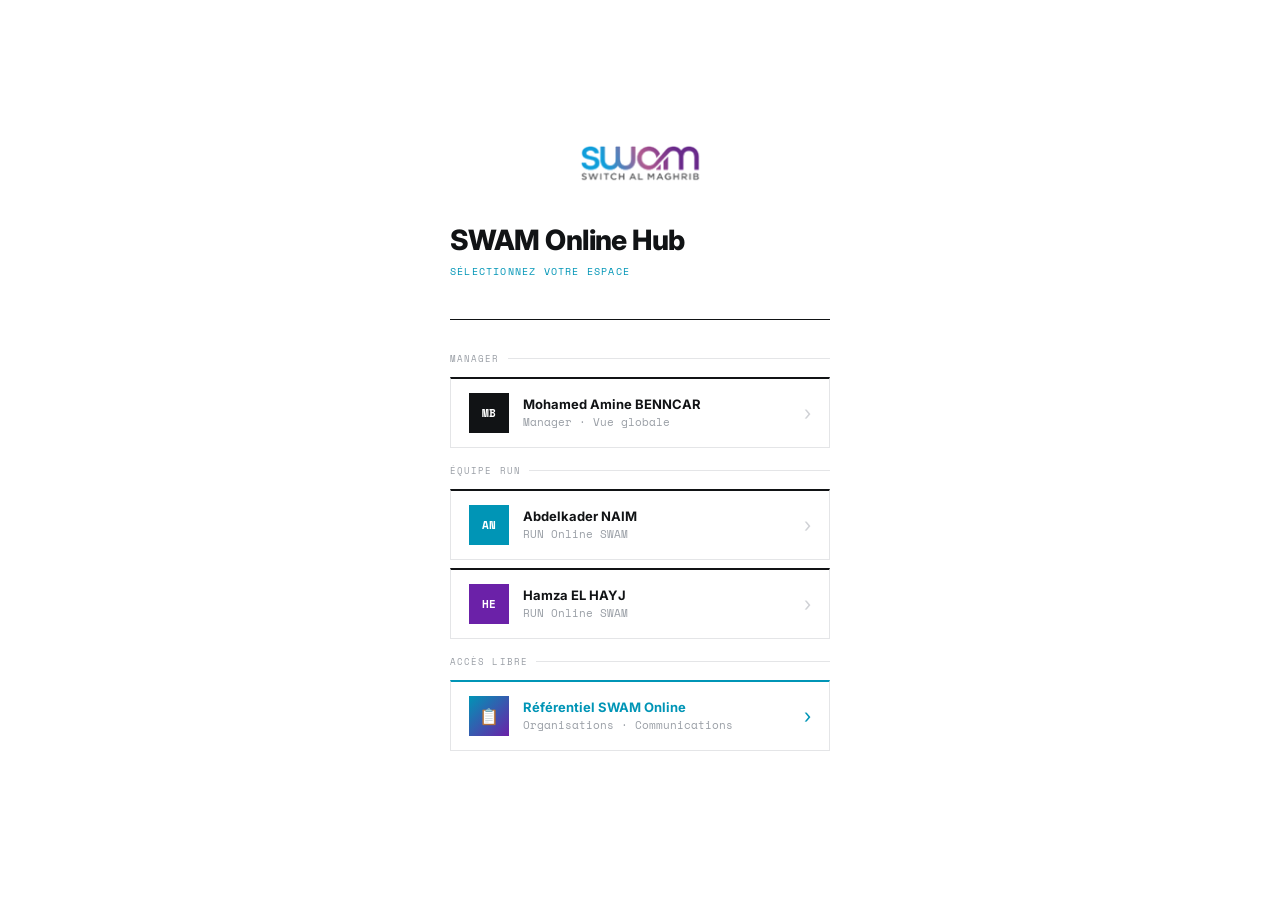
==== commit 3340370c: "Add files via upload" ====
--- a/index.html
+++ b/index.html
@@ -1,306 +1,172 @@
 <!DOCTYPE html>
 <html lang="fr">
 <head>
-<meta charset="UTF-8">
-<meta name="viewport" content="width=device-width, initial-scale=1.0">
-<title>SWAM — RUN Online</title>
-<link rel="stylesheet" href="style.css">
+<meta charset="UTF-8"><meta name="viewport" content="width=device-width,initial-scale=1">
+<title>SWAM Online Hub</title>
+<link href="https://fonts.googleapis.com/css2?family=Inter:wght@300;400;500;600;700;800;900&family=Space+Mono:wght@400;700&display=swap" rel="stylesheet">
 <style>
-body{min-height:100vh;display:flex;align-items:center;justify-content:center;background:var(--bg);position:relative;overflow:hidden}
-.login-scene{position:relative;z-index:1;display:flex;flex-direction:column;align-items:center;gap:2rem;width:100%;max-width:440px;padding:2rem}
-.login-logo-wrap{display:flex;flex-direction:column;align-items:center;gap:.75rem;animation:float 4s ease-in-out infinite}
-.login-tagline{font-size:11px;color:var(--text3);letter-spacing:.14em;text-transform:uppercase;margin-top:.25rem}
-.login-card{background:rgba(255,255,255,.95);backdrop-filter:blur(20px);-webkit-backdrop-filter:blur(20px);border:1px solid var(--bd);border-radius:var(--r2);padding:2rem;width:100%;box-shadow:0 20px 60px rgba(75,191,232,.1),0 4px 16px rgba(0,0,0,.06),inset 0 1px 0 rgba(255,255,255,.9)}
-.login-card h2{font-size:18px;font-weight:700;margin-bottom:.25rem;color:var(--text)}
-.login-card p{font-size:13px;color:var(--text3);margin-bottom:1.5rem}
-.login-sep{display:flex;align-items:center;gap:.625rem;margin:.75rem 0}
-.login-sep::before,.login-sep::after{content:'';flex:1;height:1px;background:var(--bd)}
-.login-sep span{font-size:11px;color:var(--text3)}
-.lbtn{display:flex;align-items:center;gap:.875rem;padding:.875rem 1rem;border:1px solid var(--bd);border-radius:var(--r);background:#fff;cursor:pointer;width:100%;margin-bottom:.5rem;transition:all .22s cubic-bezier(.22,1,.36,1);box-shadow:var(--shadow);text-decoration:none}
-.lbtn:last-child{margin-bottom:0}
-.lbtn:hover{border-color:rgba(75,191,232,.4);transform:translateY(-2px);box-shadow:var(--shadow-hover)}
-.lbtn:active{transform:scale(.98)}
-.lbtn-av{width:40px;height:40px;border-radius:50%;display:flex;align-items:center;justify-content:center;font-size:13px;font-weight:700;color:#fff;flex-shrink:0}
-.av-grad{background:var(--grad)}.av-dark{background:linear-gradient(135deg,#2D3748,#4A5568)}
-.lbtn-info{flex:1}
-.lbtn-name{font-size:13px;font-weight:600;color:var(--text);display:block}
-.lbtn-role{font-size:11px;color:var(--text3);display:block;margin-top:1px}
-.lbtn-arrow{color:var(--text3);transition:transform .2s;flex-shrink:0}
-.lbtn:hover .lbtn-arrow{transform:translateX(3px);color:var(--c2)}
-.ref-btn{border-color:rgba(75,191,232,.25)!important;background:linear-gradient(90deg,rgba(75,191,232,.04),rgba(139,58,143,.04))!important}
-.ref-btn:hover{border-color:rgba(75,191,232,.5)!important}
-.ref-av{width:40px;height:40px;border-radius:50%;background:linear-gradient(135deg,rgba(75,191,232,.2),rgba(139,58,143,.2));display:flex;align-items:center;justify-content:center;flex-shrink:0}
-.ref-name{font-size:13px;font-weight:600;display:block;background:var(--grad);-webkit-background-clip:text;-webkit-text-fill-color:transparent;background-clip:text}
+*,*::before,*::after{box-sizing:border-box;margin:0;padding:0}
+:root{--paper:#fff;--ink:#111315;--ink-soft:#5B6066;--ink-faint:#9A9FA6;--line:#E4E5E7;--line-strong:#D0D2D6;--accent:#0095B6;--accent-tint:#EAF6F9;--danger:#C81E3A;--success:#1A7F4E;--violet:#6B21A8;--font:"Inter",system-ui,sans-serif;--font-mono:"Space Mono",monospace;--transition:.15s ease}
+html,body{height:100%;background:var(--paper);color:var(--ink);font-family:var(--font);font-size:15px;-webkit-font-smoothing:antialiased}
+body{display:flex;align-items:center;justify-content:center;min-height:100vh}
 
-/* Modal mot de passe */
-.overlay{position:fixed;inset:0;background:rgba(15,17,23,.45);backdrop-filter:blur(6px);-webkit-backdrop-filter:blur(6px);z-index:200;display:flex;align-items:center;justify-content:center;padding:1rem;animation:fadeIn .2s ease}
-.modal{background:#fff;border-radius:var(--r2);padding:2rem;width:100%;max-width:380px;box-shadow:0 24px 64px rgba(0,0,0,.18);border:1px solid var(--bd);animation:scaleIn .2s cubic-bezier(.22,1,.36,1)}
-.modal-av{width:52px;height:52px;border-radius:50%;background:var(--grad);display:flex;align-items:center;justify-content:center;font-size:17px;font-weight:700;color:#fff;margin:0 auto 1rem}
-.modal-av.dark{background:linear-gradient(135deg,#2D3748,#4A5568)}
-.modal h3{font-size:16px;font-weight:700;color:var(--text);margin-bottom:.25rem;text-align:center}
-.modal .sub{font-size:12px;color:var(--text3);margin-bottom:1.375rem;text-align:center}
-.tab-row{display:flex;gap:2px;background:var(--bg3);border:1px solid var(--bd);border-radius:10px;padding:3px;margin-bottom:1.25rem}
-.tab-btn{flex:1;padding:7px;border-radius:8px;font-size:12px;cursor:pointer;color:var(--text3);border:none;background:none;font-family:inherit;transition:all .2s;font-weight:500;display:flex;align-items:center;justify-content:center;gap:.35rem}
-.tab-btn.active{background:#fff;color:var(--c2);border:1px solid var(--bd);box-shadow:var(--shadow)}
-.pw-wrap{position:relative;margin-bottom:.75rem}
-.pw-wrap label{display:block;font-size:11px;color:var(--text3);font-weight:500;text-transform:uppercase;letter-spacing:.05em;margin-bottom:5px}
-.pw-wrap input{width:100%;border:1.5px solid var(--bd);border-radius:10px;padding:10px 40px 10px 12px;font-size:14px;color:var(--text);font-family:inherit;outline:none;transition:all .2s;background:#F4F6FB}
-.pw-wrap input:focus{border-color:rgba(75,191,232,.6);background:#fff;box-shadow:0 0 0 3px rgba(75,191,232,.12)}
-.eye-btn{position:absolute;right:10px;bottom:10px;background:none;border:none;cursor:pointer;color:var(--text3);display:flex;padding:2px}
-.err{font-size:12px;color:#DC2626;display:none;align-items:center;gap:.375rem;background:#FEF2F2;padding:8px 10px;border-radius:8px;border:1px solid #FCA5A5;margin-bottom:.75rem}
-.err.show{display:flex}
-.ok-msg{font-size:12px;color:#059669;display:none;align-items:center;gap:.375rem;background:#F0FDF4;padding:8px 10px;border-radius:8px;border:1px solid #6EE7B7;margin-bottom:.75rem}
-.ok-msg.show{display:flex}
-.modal-btns{display:flex;gap:.5rem;margin-top:1.125rem}
-.modal-btns .btn-grad{flex:1;justify-content:center;padding:10px}
-@keyframes fadeIn{from{opacity:0}to{opacity:1}}
-@keyframes scaleIn{from{opacity:0;transform:scale(.95)}to{opacity:1;transform:scale(1)}}
-@keyframes shake{0%,100%{transform:translateX(0)}20%,60%{transform:translateX(-6px)}40%,80%{transform:translateX(6px)}}
-.shake{animation:shake .35s ease}
+.portal{width:100%;max-width:440px;padding:2rem;animation:fadeUp .4s ease both}
+.portal-logo{display:flex;justify-content:center;margin-bottom:40px}
+.portal-logo img{height:44px;width:auto}
+.portal-masthead{margin-bottom:40px}
+.portal-title{font-size:28px;font-weight:800;letter-spacing:-.02em;line-height:1.1;color:var(--ink)}
+.portal-sub{font-family:var(--font-mono);font-size:10px;letter-spacing:.12em;text-transform:uppercase;color:var(--accent);margin-top:8px}
+.portal-divider{height:1px;background:var(--ink);margin-bottom:32px}
+.portal-section-label{font-family:var(--font-mono);font-size:9px;letter-spacing:.12em;text-transform:uppercase;color:var(--ink-faint);margin-bottom:12px;display:flex;align-items:center;gap:8px}
+.portal-section-label::after{content:'';flex:1;height:1px;background:var(--line)}
+.portal-btn{display:flex;align-items:center;gap:14px;padding:14px 18px;border:1px solid var(--line);border-top:2px solid var(--ink);background:var(--paper);cursor:pointer;text-align:left;text-decoration:none;transition:all var(--transition);width:100%;font-family:var(--font);margin-bottom:8px}
+.portal-btn:hover{border-top-color:var(--accent);background:var(--accent-tint)}
+.portal-btn.public{border-top-color:var(--accent)}
+.portal-av{width:40px;height:40px;background:var(--ink);display:flex;align-items:center;justify-content:center;font-size:11px;font-weight:700;color:#fff;flex-shrink:0;font-family:var(--font-mono)}
+.portal-av.cyan{background:var(--accent)}
+.portal-av.violet{background:var(--violet)}
+.portal-av.grad{background:linear-gradient(135deg,var(--accent),var(--violet))}
+.portal-name{font-size:13px;font-weight:700;color:var(--ink);display:block}
+.portal-role{font-size:11px;color:var(--ink-faint);display:block;margin-top:2px;font-family:var(--font-mono)}
+.portal-arrow{margin-left:auto;font-size:20px;color:var(--line-strong);line-height:1}
+.portal-btn:hover .portal-arrow{color:var(--accent)}
+
+/* Modal */
+.pw-overlay{position:fixed;inset:0;background:rgba(0,0,0,.6);z-index:200;display:flex;align-items:center;justify-content:center;padding:1rem}
+.pw-modal{background:var(--paper);width:100%;max-width:400px;padding:40px;animation:fadeUp .2s ease}
+.pw-mhdr{display:flex;align-items:flex-start;justify-content:space-between;margin-bottom:32px}
+.pw-mtitle{font-size:22px;font-weight:800;letter-spacing:-.02em;color:var(--ink)}
+.pw-close{background:none;border:none;cursor:pointer;font-size:22px;color:var(--ink-faint);line-height:1;padding:0;font-family:var(--font-mono)}
+.pw-close:hover{color:var(--ink)}
+.tabs-row{display:flex;border-bottom:1px solid var(--line);margin-bottom:24px;gap:0}
+.tab-btn{padding:8px 0;margin-right:20px;font-size:11px;font-weight:700;color:var(--ink-faint);border:none;background:none;cursor:pointer;font-family:var(--font-mono);border-bottom:2px solid transparent;margin-bottom:-1px;transition:all var(--transition);text-transform:uppercase;letter-spacing:.08em}
+.tab-btn.active{color:var(--ink);border-bottom-color:var(--accent)}
+.pw-field{margin-bottom:20px}
+.pw-field label{display:block;font-size:9px;font-weight:700;text-transform:uppercase;letter-spacing:.1em;color:var(--ink);margin-bottom:6px;font-family:var(--font-mono)}
+.pw-field input{width:100%;border:none;border-bottom:1px solid var(--line-strong);padding:8px 0;font-size:14px;color:var(--ink);background:transparent;outline:none;font-family:var(--font);transition:border-color var(--transition)}
+.pw-field input:focus{border-bottom-color:var(--accent)}
+.err-msg{font-size:12px;color:var(--danger);background:#FEF2F2;border-left:3px solid var(--danger);padding:7px 10px;margin-bottom:12px;display:none}
+.err-msg.show{display:block}
+.ok-msg{font-size:12px;color:var(--success);background:#F0FDF4;border-left:3px solid var(--success);padding:7px 10px;margin-bottom:12px;display:none}
+.ok-msg.show{display:block}
+.pw-footer{display:flex;justify-content:flex-end;gap:8px;margin-top:24px;padding-top:20px;border-top:1px solid var(--line)}
+.btn-primary{background:var(--ink);color:#fff;border:none;padding:10px 22px;font-size:12px;font-weight:700;cursor:pointer;font-family:var(--font);letter-spacing:.02em;transition:background var(--transition)}
+.btn-primary:hover{background:var(--accent)}
+.btn-ghost{background:transparent;color:var(--ink-soft);border:1px solid var(--line);padding:10px 16px;font-size:11px;font-family:var(--font-mono);letter-spacing:.04em;text-transform:uppercase;cursor:pointer;transition:all var(--transition)}
+.btn-ghost:hover{border-color:var(--ink);color:var(--ink)}
+.hidden{display:none!important}
+@keyframes fadeUp{from{opacity:0;transform:translateY(10px)}to{opacity:1;transform:none}}
+@keyframes shake{0%,100%{transform:translateX(0)}25%,75%{transform:translateX(-5px)}50%{transform:translateX(5px)}}
+.shake{animation:shake .3s ease}
 </style>
 </head>
 <body>
-<div class="orb orb1"></div>
-<div class="orb orb2"></div>
+<div class="toast-wrap" id="toast-wrap" style="position:fixed;bottom:1.5rem;right:1.5rem;z-index:999;pointer-events:none"></div>
 
-<div class="login-scene">
-  <div class="login-logo-wrap au">
-    <img src="[data-uri]" alt="SWAM Switch Al Maghrib" class="swam-logo-lg">
-    <div class="login-tagline">Gestion RUN Online</div>
+<div class="portal">
+  <div class="portal-logo">
+    <img src="[data-uri]" alt="SWAM Switch Al Maghrib">
   </div>
-  <div class="login-card au d2">
-    <h2>Bienvenue</h2>
-    <p>Sélectionnez votre espace de travail pour continuer</p>
+  <div class="portal-masthead">
+    <div class="portal-title">SWAM Online Hub</div>
+    <div class="portal-sub">Sélectionnez votre espace</div>
+  </div>
+  <div class="portal-divider"></div>
 
-    <button class="lbtn" onclick="openModal('manager')">
-      <div class="lbtn-av av-dark">
-        <svg width="18" height="18" viewBox="0 0 24 24" fill="none" stroke="currentColor" stroke-width="2" stroke-linecap="round" stroke-linejoin="round"><path d="M12 22s8-4 8-10V5l-8-3-8 3v7c0 6 8 10 8 10z"/></svg>
-      </div>
-      <div class="lbtn-info"><span class="lbtn-name">Mohamed Amine BENNCAR</span><span class="lbtn-role">Vue globale · Administration</span></div>
-      <span class="lbtn-arrow"><svg width="16" height="16" viewBox="0 0 24 24" fill="none" stroke="currentColor" stroke-width="2" stroke-linecap="round" stroke-linejoin="round"><polyline points="9 18 15 12 9 6"/></svg></span>
-    </button>
+  <div class="portal-section-label">Manager</div>
+  <button class="portal-btn" onclick="openModal('manager')">
+    <div class="portal-av">MB</div>
+    <div><span class="portal-name">Mohamed Amine BENNCAR</span><span class="portal-role">Manager · Vue globale</span></div>
+    <span class="portal-arrow">›</span>
+  </button>
 
-    <div class="login-sep"><span>Équipe</span></div>
+  <div class="portal-section-label" style="margin-top:16px">Équipe RUN</div>
+  <button class="portal-btn" onclick="openModal('ak')">
+    <div class="portal-av cyan">AN</div>
+    <div><span class="portal-name">Abdelkader NAIM</span><span class="portal-role">RUN Online SWAM</span></div>
+    <span class="portal-arrow">›</span>
+  </button>
+  <button class="portal-btn" onclick="openModal('hz')">
+    <div class="portal-av violet">HE</div>
+    <div><span class="portal-name">Hamza EL HAYJ</span><span class="portal-role">RUN Online SWAM</span></div>
+    <span class="portal-arrow">›</span>
+  </button>
 
-    <button class="lbtn" onclick="openModal('ak')">
-      <div class="lbtn-av av-grad">AN</div>
-      <div class="lbtn-info"><span class="lbtn-name">Abdelkader NAIM</span><span class="lbtn-role">RUN Online SWAM</span></div>
-      <span class="lbtn-arrow"><svg width="16" height="16" viewBox="0 0 24 24" fill="none" stroke="currentColor" stroke-width="2" stroke-linecap="round" stroke-linejoin="round"><polyline points="9 18 15 12 9 6"/></svg></span>
-    </button>
-
-    <button class="lbtn" onclick="openModal('hz')">
-      <div class="lbtn-av av-grad">HE</div>
-      <div class="lbtn-info"><span class="lbtn-name">Hamza EL HAYJ</span><span class="lbtn-role">RUN Online SWAM</span></div>
-      <span class="lbtn-arrow"><svg width="16" height="16" viewBox="0 0 24 24" fill="none" stroke="currentColor" stroke-width="2" stroke-linecap="round" stroke-linejoin="round"><polyline points="9 18 15 12 9 6"/></svg></span>
-    </button>
-
-    <div class="login-sep"><span>Espace public</span></div>
-
-    <a href="referentiel.html" class="lbtn ref-btn">
-      <div class="ref-av">
-        <svg width="18" height="18" viewBox="0 0 24 24" fill="none" stroke="#7B5EA7" stroke-width="2" stroke-linecap="round" stroke-linejoin="round"><path d="M4 19.5A2.5 2.5 0 0 1 6.5 17H20"/><path d="M6.5 2H20v20H6.5A2.5 2.5 0 0 1 4 19.5v-15A2.5 2.5 0 0 1 6.5 2z"/></svg>
-      </div>
-      <div class="lbtn-info">
-        <span class="ref-name">Référentiel SWAM Online</span>
-        <span class="lbtn-role">Organisations · Communications — Accès libre</span>
-      </div>
-      <span class="lbtn-arrow"><svg width="16" height="16" viewBox="0 0 24 24" fill="none" stroke="currentColor" stroke-width="2" stroke-linecap="round" stroke-linejoin="round"><polyline points="9 18 15 12 9 6"/></svg></span>
-    </a>
-  </div>
+  <div class="portal-section-label" style="margin-top:16px">Accès libre</div>
+  <a href="referentiel.html" class="portal-btn public">
+    <div class="portal-av grad" style="font-size:16px">📋</div>
+    <div><span class="portal-name" style="color:var(--accent)">Référentiel SWAM Online</span><span class="portal-role">Organisations · Communications</span></div>
+    <span class="portal-arrow" style="color:var(--accent)">›</span>
+  </a>
 </div>
 
-<!-- MODAL MOT DE PASSE -->
-<div class="overlay hidden" id="overlay" onclick="if(event.target===this)closeModal()">
-  <div class="modal">
-    <div class="modal-av" id="m-av"></div>
-    <h3 id="m-title"></h3>
-    <div class="sub" id="m-sub">Connectez-vous à votre espace</div>
-
-    <div class="tab-row">
-      <button class="tab-btn active" id="tab-login" onclick="switchTab('login')">
-        <svg width="13" height="13" viewBox="0 0 24 24" fill="none" stroke="currentColor" stroke-width="2" stroke-linecap="round" stroke-linejoin="round"><path d="M15 3h4a2 2 0 0 1 2 2v14a2 2 0 0 1-2 2h-4"/><polyline points="10 17 15 12 10 7"/><line x1="15" y1="12" x2="3" y2="12"/></svg>
-        Connexion
-      </button>
-      <button class="tab-btn" id="tab-chpw" onclick="switchTab('chpw')">
-        <svg width="13" height="13" viewBox="0 0 24 24" fill="none" stroke="currentColor" stroke-width="2" stroke-linecap="round" stroke-linejoin="round"><rect x="3" y="11" width="18" height="11" rx="2"/><path d="M7 11V7a5 5 0 0 1 10 0v4"/></svg>
-        Changer le mot de passe
-      </button>
+<!-- MODAL -->
+<div class="pw-overlay hidden" id="pw-overlay" onclick="if(event.target===this)closeModal()">
+  <div class="pw-modal">
+    <div class="pw-mhdr">
+      <div class="pw-mtitle" id="pw-title">Connexion</div>
+      <button class="pw-close" onclick="closeModal()">×</button>
+    </div>
+    <div class="tabs-row">
+      <button class="tab-btn active" id="tab-login" onclick="switchTab('login')">Connexion</button>
+      <button class="tab-btn" id="tab-reset" onclick="switchTab('reset')">Mot de passe oublié</button>
     </div>
 
-    <!-- Connexion -->
     <div id="pane-login">
-      <div class="pw-wrap">
-        <label>Mot de passe</label>
-        <input type="password" id="pw-login" placeholder="Votre mot de passe…" onkeydown="if(event.key==='Enter')tryLogin()">
-        <button class="eye-btn" type="button" onclick="toggleEye('pw-login')">
-          <svg width="16" height="16" viewBox="0 0 24 24" fill="none" stroke="currentColor" stroke-width="2" stroke-linecap="round" stroke-linejoin="round"><path d="M1 12s4-8 11-8 11 8 11 8-4 8-11 8-11-8-11-8z"/><circle cx="12" cy="12" r="3"/></svg>
-        </button>
-      </div>
-      <div class="err" id="err-login">
-        <svg width="13" height="13" viewBox="0 0 24 24" fill="none" stroke="currentColor" stroke-width="2" stroke-linecap="round" stroke-linejoin="round"><circle cx="12" cy="12" r="10"/><line x1="12" y1="8" x2="12" y2="12"/><line x1="12" y1="16" x2="12.01" y2="16"/></svg>
-        Mot de passe incorrect
-      </div>
-      <div class="modal-btns">
+      <div class="err-msg" id="err-login"></div>
+      <div class="pw-field"><label>Identifiant</label><input type="text" id="inp-user" autocomplete="username"></div>
+      <div class="pw-field"><label>Mot de passe</label><input type="password" id="inp-pass" autocomplete="current-password" onkeydown="if(event.key==='Enter')doLogin()"></div>
+      <div class="pw-footer">
         <button class="btn-ghost" onclick="closeModal()">Annuler</button>
-        <button class="btn-grad" onclick="tryLogin()">
-          <svg width="14" height="14" viewBox="0 0 24 24" fill="none" stroke="currentColor" stroke-width="2" stroke-linecap="round" stroke-linejoin="round"><path d="M15 3h4a2 2 0 0 1 2 2v14a2 2 0 0 1-2 2h-4"/><polyline points="10 17 15 12 10 7"/><line x1="15" y1="12" x2="3" y2="12"/></svg>
-          Accéder
-        </button>
+        <button class="btn-primary" onclick="doLogin()">Connexion →</button>
       </div>
     </div>
 
-    <!-- Changer mot de passe -->
-    <div id="pane-chpw" class="hidden">
-      <div class="pw-wrap">
-        <label>Mot de passe actuel</label>
-        <input type="password" id="pw-current" placeholder="Mot de passe actuel…">
-        <button class="eye-btn" type="button" onclick="toggleEye('pw-current')">
-          <svg width="16" height="16" viewBox="0 0 24 24" fill="none" stroke="currentColor" stroke-width="2" stroke-linecap="round" stroke-linejoin="round"><path d="M1 12s4-8 11-8 11 8 11 8-4 8-11 8-11-8-11-8z"/><circle cx="12" cy="12" r="3"/></svg>
-        </button>
-      </div>
-      <div class="pw-wrap">
-        <label>Nouveau mot de passe</label>
-        <input type="password" id="pw-new" placeholder="Nouveau mot de passe…">
-        <button class="eye-btn" type="button" onclick="toggleEye('pw-new')">
-          <svg width="16" height="16" viewBox="0 0 24 24" fill="none" stroke="currentColor" stroke-width="2" stroke-linecap="round" stroke-linejoin="round"><path d="M1 12s4-8 11-8 11 8 11 8-4 8-11 8-11-8-11-8z"/><circle cx="12" cy="12" r="3"/></svg>
-        </button>
-      </div>
-      <div class="pw-wrap">
-        <label>Confirmer le nouveau mot de passe</label>
-        <input type="password" id="pw-confirm" placeholder="Confirmez…" onkeydown="if(event.key==='Enter')tryChangePw()">
-        <button class="eye-btn" type="button" onclick="toggleEye('pw-confirm')">
-          <svg width="16" height="16" viewBox="0 0 24 24" fill="none" stroke="currentColor" stroke-width="2" stroke-linecap="round" stroke-linejoin="round"><path d="M1 12s4-8 11-8 11 8 11 8-4 8-11 8-11-8-11-8z"/><circle cx="12" cy="12" r="3"/></svg>
-        </button>
-      </div>
-      <div class="err" id="err-chpw">
-        <svg width="13" height="13" viewBox="0 0 24 24" fill="none" stroke="currentColor" stroke-width="2" stroke-linecap="round" stroke-linejoin="round"><circle cx="12" cy="12" r="10"/><line x1="12" y1="8" x2="12" y2="12"/><line x1="12" y1="16" x2="12.01" y2="16"/></svg>
-        <span id="err-chpw-txt"></span>
-      </div>
-      <div class="ok-msg" id="ok-chpw">
-        <svg width="13" height="13" viewBox="0 0 24 24" fill="none" stroke="currentColor" stroke-width="2" stroke-linecap="round" stroke-linejoin="round"><polyline points="20 6 9 17 4 12"/></svg>
-        Mot de passe modifié avec succès !
-      </div>
-      <div class="modal-btns">
-        <button class="btn-ghost" onclick="closeModal()">Annuler</button>
-        <button class="btn-grad" onclick="tryChangePw()" id="btn-savepw">
-          <svg width="14" height="14" viewBox="0 0 24 24" fill="none" stroke="currentColor" stroke-width="2" stroke-linecap="round" stroke-linejoin="round"><path d="M19 21H5a2 2 0 0 1-2-2V5a2 2 0 0 1 2-2h11l5 5v11a2 2 0 0 1-2 2z"/><polyline points="17 21 17 13 7 13 7 21"/><polyline points="7 3 7 8 15 8"/></svg>
-          Enregistrer
-        </button>
+    <div id="pane-reset" class="hidden">
+      <div class="err-msg" id="err-reset"></div>
+      <div class="ok-msg" id="ok-reset">Contactez votre administrateur pour réinitialiser votre mot de passe.</div>
+      <div class="pw-footer">
+        <button class="btn-ghost" onclick="closeModal()">Fermer</button>
       </div>
     </div>
   </div>
 </div>
 
 <script>
-const SB  = 'https://qefpnyrumjacrznebtgf.supabase.co';
-const KEY = 'eyJhbGciOiJIUzI1NiIsInR5cCI6IkpXVCJ9.eyJpc3MiOiJzdXBhYmFzZSIsInJlZiI6InFlZnBueXJ1bWphY3J6bmVidGdmIiwicm9sZSI6ImFub24iLCJpYXQiOjE3ODI0NTU3MzgsImV4cCI6MjA5ODAzMTczOH0.IbupYWa_yv8M7Ypzui97Fw3pc1VZt_ZEHE2RQvRz6S4';
-const H   = {'Content-Type':'application/json','apikey':KEY,'Authorization':'Bearer '+KEY,'Prefer':'return=representation'};
+const CREDS={manager:{pass:'swam2026',dest:'manager.html'},ak:{pass:'run2026',dest:'abdelkader.html'},hz:{pass:'run2026',dest:'hamza.html'}};
+let _target=null;
 
-const PAGES   = {manager:'manager.html', ak:'abdelkader.html', hz:'hamza.html'};
-const NAMES   = {manager:'Mohamed Amine BENNCAR', ak:'Abdelkader NAIM', hz:'Hamza EL HAYJ'};
-const INITS   = {manager:null, ak:'AN', hz:'HE'};
-const FALLBACK= {manager:'Manager2024!', ak:'Abdelkader2024!', hz:'Hamza2024!'};
-
-let WHO = null;
-let PW_CACHE = {};
-
-async function loadPasswords() {
-  try {
-    const r = await fetch(SB+'/rest/v1/passwords?select=who,password', {headers:{'apikey':KEY,'Authorization':'Bearer '+KEY}});
-    if (r.ok) { const rows=await r.json(); rows.forEach(x=>{PW_CACHE[x.who]=x.password;}); }
-  } catch(e) { PW_CACHE = {...FALLBACK}; }
+function openModal(role){
+  _target=role;
+  document.getElementById('pw-title').textContent=role==='manager'?'Mohamed Amine BENNCAR':role==='ak'?'Abdelkader NAIM':'Hamza EL HAYJ';
+  document.getElementById('inp-user').value='';document.getElementById('inp-pass').value='';
+  document.getElementById('err-login').classList.remove('show');
+  switchTab('login');
+  document.getElementById('pw-overlay').classList.remove('hidden');
+  setTimeout(()=>document.getElementById('inp-user').focus(),50);
 }
-
-function openModal(who) {
-  WHO = who;
-  const av = document.getElementById('m-av');
-  if (who === 'manager') {
-    av.className = 'modal-av dark';
-    av.innerHTML = '<svg width="22" height="22" viewBox="0 0 24 24" fill="none" stroke="currentColor" stroke-width="2" stroke-linecap="round" stroke-linejoin="round"><path d="M12 22s8-4 8-10V5l-8-3-8 3v7c0 6 8 10 8 10z"/></svg>';
+function closeModal(){document.getElementById('pw-overlay').classList.add('hidden');}
+function switchTab(t){
+  document.getElementById('tab-login').classList.toggle('active',t==='login');
+  document.getElementById('tab-reset').classList.toggle('active',t==='reset');
+  document.getElementById('pane-login').classList.toggle('hidden',t!=='login');
+  document.getElementById('pane-reset').classList.toggle('hidden',t!=='reset');
+  if(t==='reset'){document.getElementById('ok-reset').classList.add('show');}
+}
+function doLogin(){
+  const u=document.getElementById('inp-user').value.trim();
+  const p=document.getElementById('inp-pass').value;
+  const c=CREDS[_target];
+  if(!c)return;
+  if((u===_target||u===c.dest.split('.')[0])&&p===c.pass){
+    sessionStorage.setItem('swam_auth',_target);
+    window.location.href=c.dest;
   } else {
-    av.className = 'modal-av';
-    av.textContent = INITS[who];
-  }
-  document.getElementById('m-title').textContent = NAMES[who];
-  switchTab('login');
-  resetFields();
-  document.getElementById('overlay').classList.remove('hidden');
-  setTimeout(()=>document.getElementById('pw-login').focus(), 100);
-}
-
-function closeModal() {
-  document.getElementById('overlay').classList.add('hidden');
-  WHO = null; resetFields();
-}
-
-function resetFields() {
-  ['pw-login','pw-current','pw-new','pw-confirm'].forEach(id=>{
-    const el=document.getElementById(id); if(el) el.value='';
-  });
-  document.getElementById('err-login').classList.remove('show');
-  document.getElementById('err-chpw').classList.remove('show');
-  document.getElementById('ok-chpw').classList.remove('show');
-}
-
-function switchTab(tab) {
-  document.getElementById('tab-login').classList.toggle('active', tab==='login');
-  document.getElementById('tab-chpw').classList.toggle('active', tab==='chpw');
-  document.getElementById('pane-login').classList.toggle('hidden', tab!=='login');
-  document.getElementById('pane-chpw').classList.toggle('hidden', tab!=='chpw');
-  document.getElementById('err-login').classList.remove('show');
-  document.getElementById('err-chpw').classList.remove('show');
-  document.getElementById('ok-chpw').classList.remove('show');
-  setTimeout(()=>{
-    if(tab==='login') document.getElementById('pw-login').focus();
-    else document.getElementById('pw-current').focus();
-  }, 80);
-}
-
-function toggleEye(inputId) {
-  const inp = document.getElementById(inputId);
-  inp.type = inp.type==='password' ? 'text' : 'password';
-}
-
-function tryLogin() {
-  const pw = document.getElementById('pw-login').value;
-  const stored = PW_CACHE[WHO] || FALLBACK[WHO];
-  if (pw === stored) {
-    sessionStorage.setItem('swam_auth', WHO);
-    window.location.href = PAGES[WHO];
-  } else {
-    const inp = document.getElementById('pw-login');
-    inp.classList.add('shake'); setTimeout(()=>inp.classList.remove('shake'), 400);
-    document.getElementById('err-login').classList.add('show');
-    inp.select();
+    const el=document.getElementById('err-login');el.textContent='Identifiant ou mot de passe incorrect.';el.classList.add('show');
+    document.getElementById('pw-modal')?.classList.add('shake');
+    setTimeout(()=>document.getElementById('pw-modal')?.classList.remove('shake'),350);
   }
 }
-
-async function tryChangePw() {
-  const current = document.getElementById('pw-current').value;
-  const newPw   = document.getElementById('pw-new').value;
-  const confirm = document.getElementById('pw-confirm').value;
-  const errEl   = document.getElementById('err-chpw');
-  const errTxt  = document.getElementById('err-chpw-txt');
-  const okEl    = document.getElementById('ok-chpw');
-  const btn     = document.getElementById('btn-savepw');
-  errEl.classList.remove('show'); okEl.classList.remove('show');
-  const stored = PW_CACHE[WHO] || FALLBACK[WHO];
-  if (current !== stored)    { errTxt.textContent='Mot de passe actuel incorrect'; errEl.classList.add('show'); return; }
-  if (newPw.length < 6)      { errTxt.textContent='Au moins 6 caractères requis';  errEl.classList.add('show'); return; }
-  if (newPw !== confirm)     { errTxt.textContent='Les mots de passe ne correspondent pas'; errEl.classList.add('show'); return; }
-  btn.disabled=true; btn.style.opacity='.6';
-  try {
-    const r = await fetch(SB+'/rest/v1/passwords?who=eq.'+WHO, {method:'PATCH', headers:H, body:JSON.stringify({password:newPw})});
-    if (!r.ok) throw new Error();
-    PW_CACHE[WHO] = newPw;
-    okEl.classList.add('show');
-    ['pw-current','pw-new','pw-confirm'].forEach(id=>document.getElementById(id).value='');
-    setTimeout(()=>{okEl.classList.remove('show'); switchTab('login');}, 2500);
-  } catch(e) { errTxt.textContent='Erreur de connexion. Réessayez.'; errEl.classList.add('show'); }
-  btn.disabled=false; btn.style.opacity='1';
-}
-
-loadPasswords();
 </script>
 </body>
-</html>+</html>
